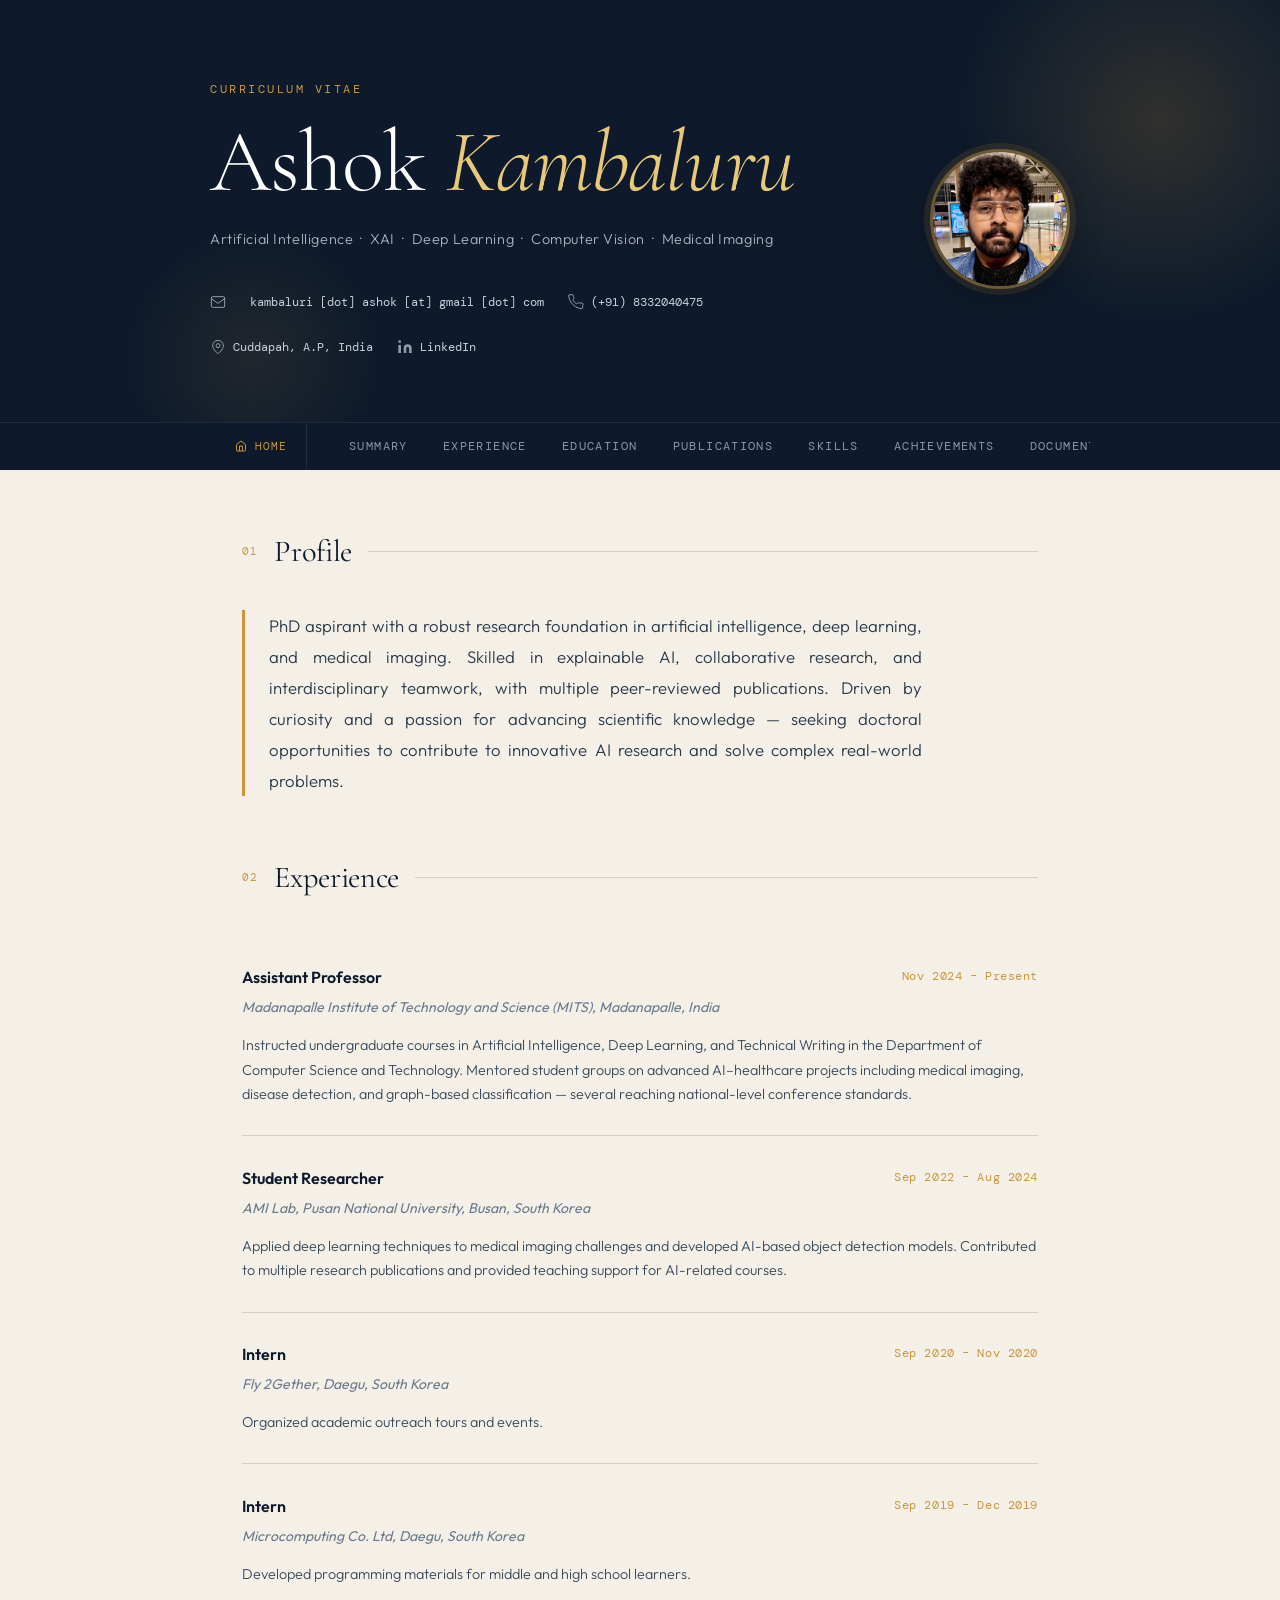
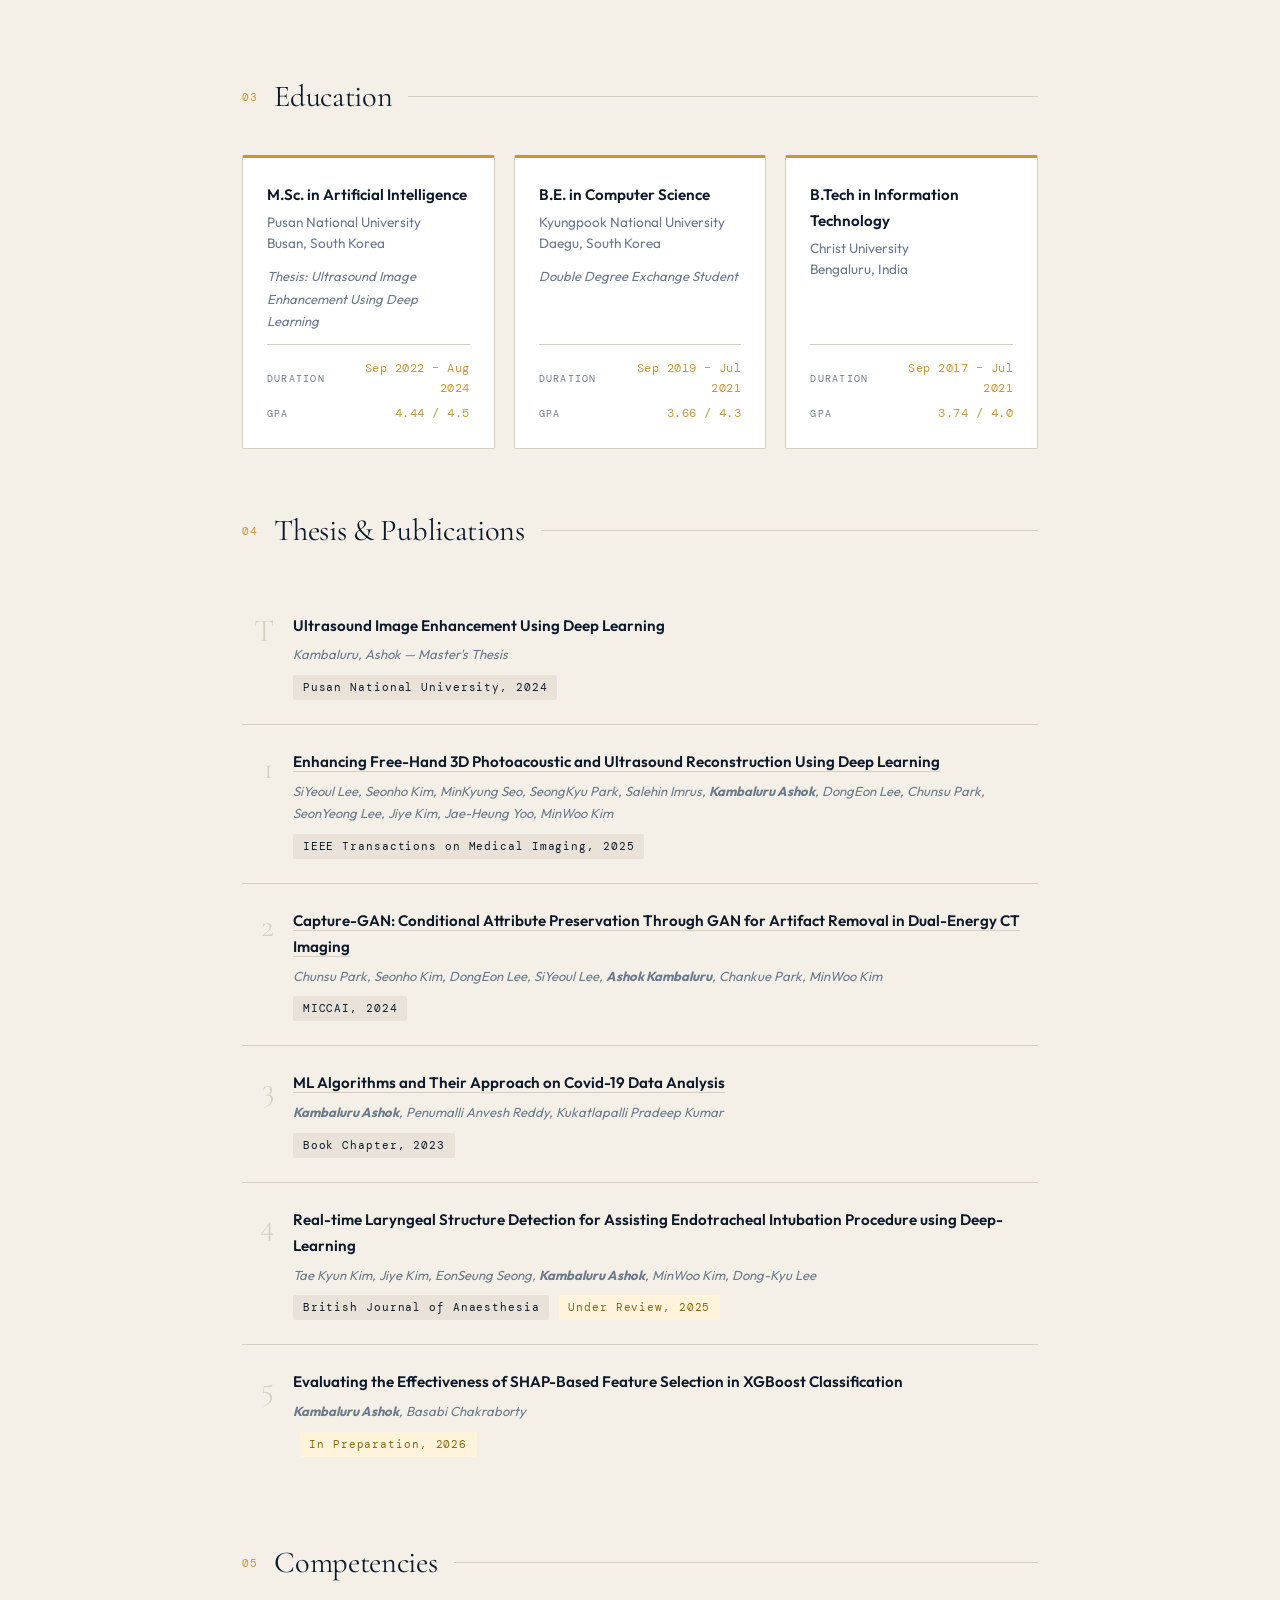
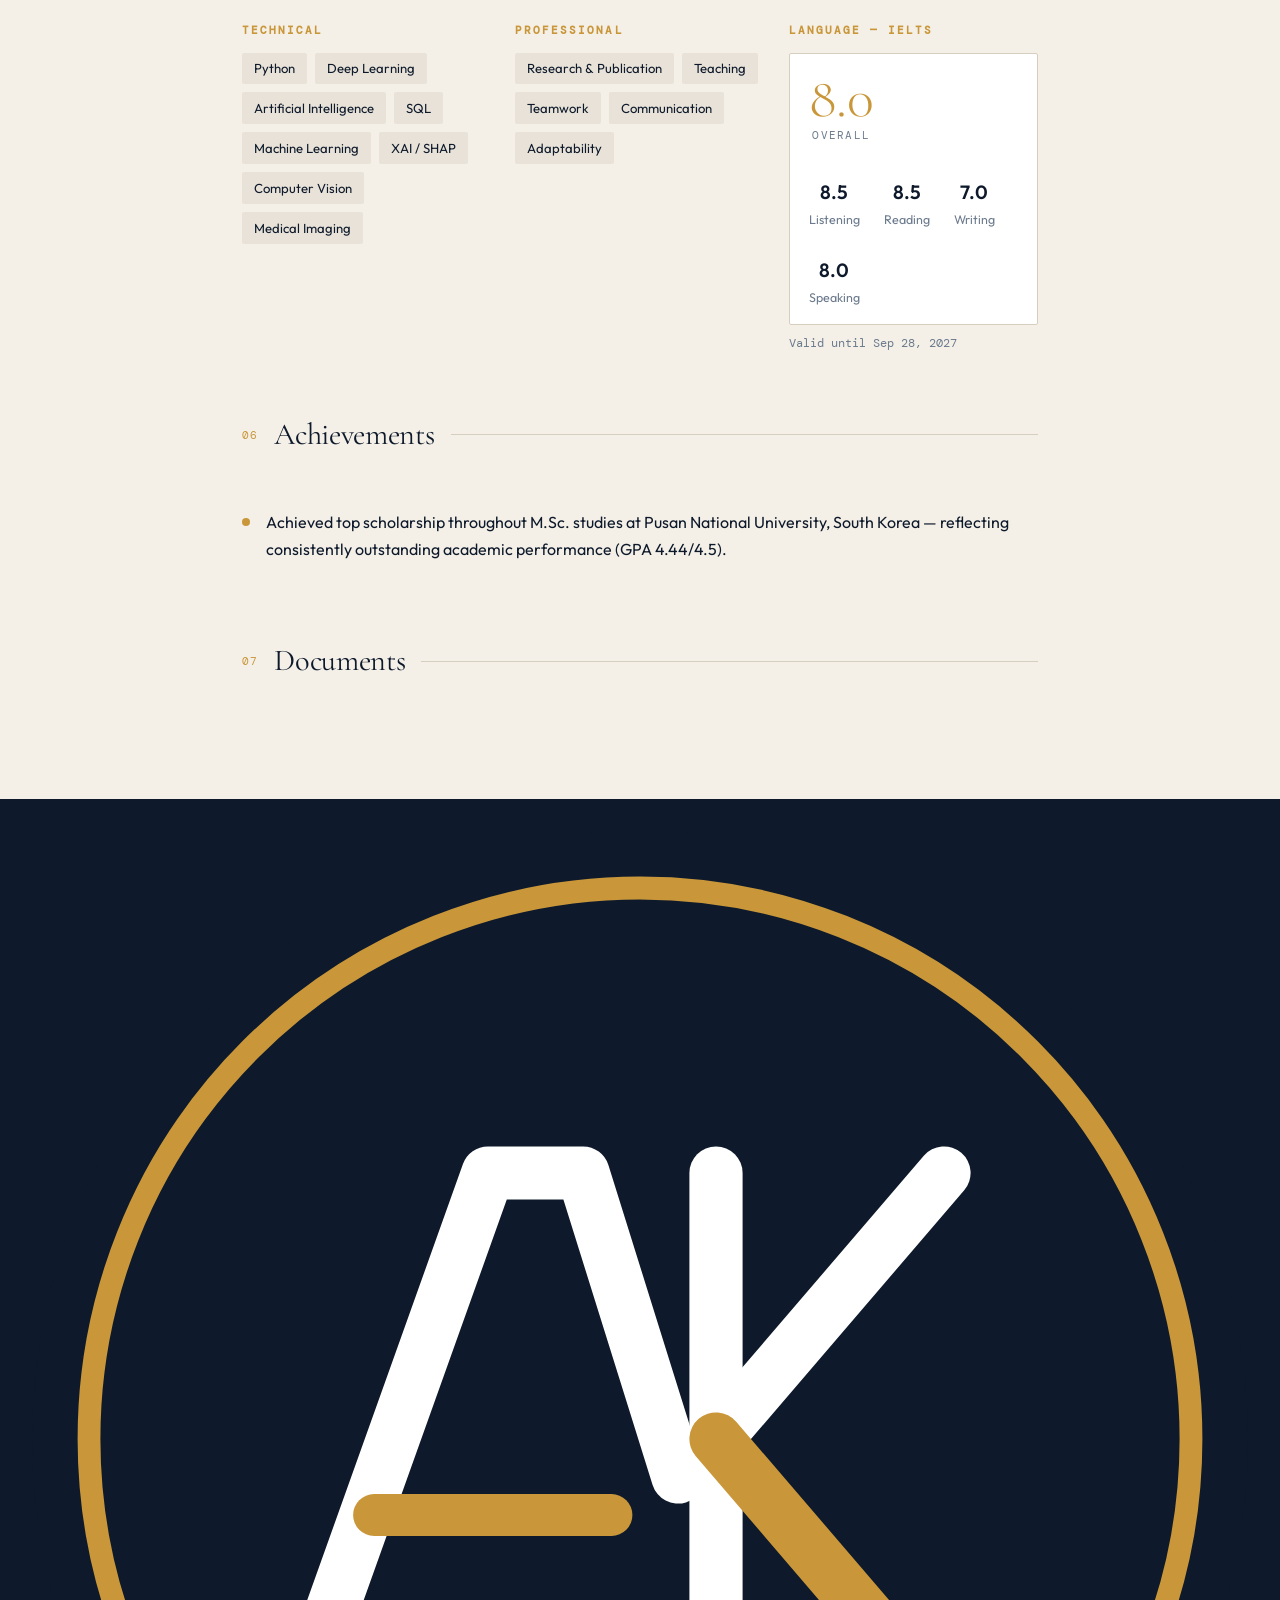
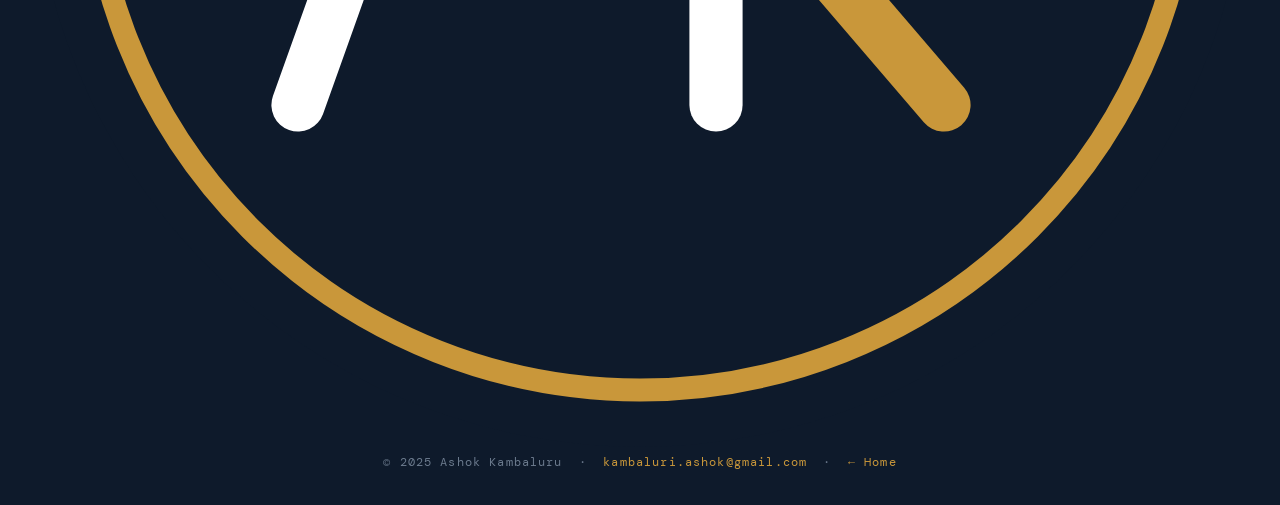
==== cv.html @ 19e27032 "Add files via upload" ====
<!DOCTYPE html>
<html lang="en">
<head>
  <meta charset="UTF-8" />
  <meta name="viewport" content="width=device-width, initial-scale=1.0"/>
  <title>CV — Ashok Kambaluru</title>
  <link rel="stylesheet" href="css/shared.css">
  <link rel="preconnect" href="https://fonts.googleapis.com">
  <link href="https://fonts.googleapis.com/css2?family=Cormorant+Garamond:ital,wght@0,300;0,400;0,600;1,300;1,400&family=DM+Mono:wght@300;400&family=Outfit:wght@300;400;500;600&display=swap" rel="stylesheet">
  <style>
    :root {
      --ink: #0e1a2b;
      --paper: #f4f0e8;
      --accent: #c9973a;
      --accent-light: #e8c97a;
      --muted: #6b7a8d;
      --divider: #d6cfc0;
      --card-bg: #ffffff;
      --tag-bg: #e8e2d8;
    }

    *, *::before, *::after { box-sizing: border-box; margin: 0; padding: 0; }

    html { scroll-behavior: smooth; }

    body {
      font-family: 'Outfit', sans-serif;
      background-color: var(--paper);
      color: var(--ink);
      font-size: 16px;
      line-height: 1.7;
      overflow-x: hidden;
    }

    /* ─── HERO ─────────────────────────────────────────────── */
    header {
      background: var(--ink);
      color: var(--paper);
      padding: 5rem 2rem 4rem;
      position: relative;
      overflow: hidden;
    }

    header::before {
      content: '';
      position: absolute;
      top: -80px; right: -80px;
      width: 400px; height: 400px;
      border-radius: 50%;
      background: radial-gradient(circle, rgba(201,151,58,0.18) 0%, transparent 70%);
      pointer-events: none;
    }
    header::after {
      content: '';
      position: absolute;
      bottom: -60px; left: 10%;
      width: 250px; height: 250px;
      border-radius: 50%;
      background: radial-gradient(circle, rgba(201,151,58,0.10) 0%, transparent 70%);
      pointer-events: none;
    }

    .hero-inner {
      max-width: 860px;
      margin: 0 auto;
      position: relative;
      z-index: 1;
    }

    .hero-inner {
      display: flex;
      align-items: flex-start;
      gap: 3rem;
    }

    .hero-text { flex: 1; }

    .hero-photo {
      flex-shrink: 0;
      width: 140px;
      height: 140px;
      border-radius: 50%;
      object-fit: cover;
      object-position: center top;
      border: 3px solid rgba(201,151,58,0.5);
      box-shadow: 0 0 0 6px rgba(201,151,58,0.12), 0 8px 32px rgba(0,0,0,0.3);
      opacity: 0;
      animation: fadeUp 0.7s 0.2s forwards;
      align-self: center;
    }

    @media (max-width: 600px) {
      .hero-inner { flex-direction: column-reverse; gap: 1.5rem; align-items: flex-start; }
      .hero-photo { width: 100px; height: 100px; }
    }

    .hero-label {
      font-family: 'DM Mono', monospace;
      font-size: 0.72rem;
      letter-spacing: 0.22em;
      text-transform: uppercase;
      color: var(--accent);
      margin-bottom: 1rem;
      opacity: 0;
      animation: fadeUp 0.6s 0.1s forwards;
    }

    h1 {
      font-family: 'Cormorant Garamond', serif;
      font-size: clamp(3rem, 8vw, 5.5rem);
      font-weight: 300;
      letter-spacing: -0.01em;
      line-height: 1.05;
      color: #fff;
      opacity: 0;
      animation: fadeUp 0.7s 0.25s forwards;
    }

    h1 em {
      font-style: italic;
      color: var(--accent-light);
    }

    .hero-tagline {
      margin-top: 1.2rem;
      font-size: 0.9rem;
      font-weight: 300;
      color: #aab3bf;
      letter-spacing: 0.04em;
      opacity: 0;
      animation: fadeUp 0.7s 0.4s forwards;
    }

    .hero-contacts {
      display: flex;
      flex-wrap: wrap;
      gap: 1.5rem;
      margin-top: 2.5rem;
      opacity: 0;
      animation: fadeUp 0.7s 0.55s forwards;
    }

    .hero-contacts a, .hero-contacts span {
      font-family: 'DM Mono', monospace;
      font-size: 0.78rem;
      color: #c8d2db;
      text-decoration: none;
      display: flex;
      align-items: center;
      gap: 0.45rem;
      transition: color 0.2s;
    }
    .hero-contacts a:hover { color: var(--accent-light); }

    .contact-icon {
      width: 16px; height: 16px;
      flex-shrink: 0;
      opacity: 0.7;
    }

    /* ─── NAV ──────────────────────────────────────────────── */
    nav {
      background: var(--ink);
      border-top: 1px solid rgba(255,255,255,0.07);
      position: sticky;
      top: 0;
      z-index: 100;
    }

    nav ul {
      max-width: 860px;
      margin: 0 auto;
      display: flex;
      gap: 0;
      list-style: none;
      padding: 0 2rem;
      overflow-x: auto;
    }

    nav a {
      display: block;
      padding: 0.85rem 1.1rem;
      font-family: 'DM Mono', monospace;
      font-size: 0.72rem;
      letter-spacing: 0.12em;
      text-transform: uppercase;
      color: #8a97a6;
      text-decoration: none;
      transition: color 0.2s;
      white-space: nowrap;
    }
    nav a:hover { color: var(--accent-light); }

    /* ─── MAIN LAYOUT ──────────────────────────────────────── */
    main {
      max-width: 860px;
      margin: 0 auto;
      padding: 0 2rem 5rem;
    }

    .section {
      padding: 3.5rem 0 0;
      opacity: 1;
      transform: translateY(0);
      transition: none;
    }
    .section.animate {
      opacity: 0;
      transform: translateY(20px);
      transition: opacity 0.5s ease, transform 0.5s ease;
    }
    .section.animate.visible {
      opacity: 1;
      transform: translateY(0);
    }

    .section-header {
      display: flex;
      align-items: center;
      gap: 1rem;
      margin-bottom: 2rem;
    }

    .section-num {
      font-family: 'DM Mono', monospace;
      font-size: 0.68rem;
      color: var(--accent);
      letter-spacing: 0.1em;
    }

    h2 {
      font-family: 'Cormorant Garamond', serif;
      font-size: 1.9rem;
      font-weight: 400;
      color: var(--ink);
      letter-spacing: -0.01em;
    }

    .section-line {
      flex: 1;
      height: 1px;
      background: var(--divider);
    }

    /* ─── SUMMARY ──────────────────────────────────────────── */
    .summary-text {
      font-size: 1.05rem;
      font-weight: 300;
      line-height: 1.85;
      color: #2a3a4a;
      max-width: 680px;
      border-left: 3px solid var(--accent);
      padding-left: 1.5rem;
      text-align: justify;
      hyphens: auto;
    }

    /* ─── EXPERIENCE ───────────────────────────────────────── */
    .exp-item {
      display: grid;
      grid-template-columns: 1fr auto;
      gap: 0.3rem 2rem;
      padding: 1.8rem 0;
      border-bottom: 1px solid var(--divider);
    }
    .exp-item:last-child { border-bottom: none; }

    .exp-role {
      font-weight: 600;
      font-size: 1rem;
      color: var(--ink);
    }

    .exp-date {
      font-family: 'DM Mono', monospace;
      font-size: 0.72rem;
      color: var(--accent);
      letter-spacing: 0.05em;
      white-space: nowrap;
      padding-top: 0.15rem;
    }

    .exp-org {
      font-style: italic;
      font-size: 0.88rem;
      color: var(--muted);
      grid-column: 1;
    }

    .exp-desc {
      grid-column: 1 / -1;
      font-size: 0.9rem;
      font-weight: 300;
      color: #3a4a5a;
      margin-top: 0.5rem;
    }

    /* ─── EDUCATION ────────────────────────────────────────── */
    .edu-grid {
      display: grid;
      grid-template-columns: repeat(auto-fit, minmax(240px, 1fr));
      gap: 1.2rem;
    }

    .edu-card {
      background: var(--card-bg);
      border: 1px solid var(--divider);
      border-top: 3px solid var(--accent);
      padding: 1.5rem;
      border-radius: 2px;
      transition: box-shadow 0.25s, transform 0.25s;
      display: flex;
      flex-direction: column;
    }
    .edu-card:hover {
      box-shadow: 0 8px 30px rgba(14,26,43,0.10);
      transform: translateY(-3px);
    }

    .edu-degree {
      font-weight: 600;
      font-size: 0.95rem;
      margin-bottom: 0.3rem;
    }

    .edu-uni {
      font-size: 0.85rem;
      color: var(--muted);
      margin-bottom: 0.75rem;
      line-height: 1.5;
    }

    .edu-note {
      font-size: 0.82rem;
      color: var(--muted);
      font-style: italic;
      margin-bottom: 0.75rem;
      flex: 1;
    }

    .edu-meta {
      display: grid;
      grid-template-columns: auto 1fr;
      gap: 0.35rem 1.2rem;
      border-top: 1px solid var(--divider);
      padding-top: 0.85rem;
      margin-top: auto;
      align-items: center;
    }

    .edu-meta-label {
      font-family: 'DM Mono', monospace;
      font-size: 0.65rem;
      letter-spacing: 0.12em;
      text-transform: uppercase;
      color: var(--muted);
      white-space: nowrap;
    }

    .edu-meta-value {
      font-family: 'DM Mono', monospace;
      font-size: 0.73rem;
      color: var(--accent);
      letter-spacing: 0.04em;
      font-weight: 400;
      text-align: right;
    }

    /* ─── PUBLICATIONS ─────────────────────────────────────── */
    .pub-item {
      padding: 1.5rem 0;
      border-bottom: 1px solid var(--divider);
      display: grid;
      grid-template-columns: auto 1fr;
      gap: 0 1.2rem;
    }
    .pub-item:last-child { border-bottom: none; }

    .pub-num {
      font-family: 'Cormorant Garamond', serif;
      font-size: 2rem;
      font-weight: 300;
      color: var(--divider);
      line-height: 1;
      padding-top: 0.15rem;
      min-width: 2rem;
      text-align: right;
    }

    .pub-title {
      font-weight: 600;
      font-size: 0.95rem;
      color: var(--ink);
      margin-bottom: 0.3rem;
    }

    .pub-authors {
      font-size: 0.82rem;
      color: var(--muted);
      font-style: italic;
      margin-bottom: 0.4rem;
    }

    .pub-venue {
      display: inline-block;
      font-family: 'DM Mono', monospace;
      font-size: 0.7rem;
      letter-spacing: 0.08em;
      background: var(--tag-bg);
      color: var(--ink);
      padding: 0.2rem 0.6rem;
      border-radius: 2px;
    }

    .pub-status {
      display: inline-block;
      font-family: 'DM Mono', monospace;
      font-size: 0.7rem;
      letter-spacing: 0.08em;
      background: #fff3dc;
      color: #8a6510;
      padding: 0.2rem 0.6rem;
      border-radius: 2px;
      margin-left: 0.4rem;
    }

    .pub-title a {
      color: var(--ink);
      text-decoration: none;
      border-bottom: 1px solid var(--divider);
      transition: color 0.2s, border-color 0.2s;
    }
    .pub-title a:hover {
      color: var(--accent);
      border-color: var(--accent);
    }

    /* ─── DOCUMENTS ────────────────────────────────────────── */
    .docs-grid {
      display: grid;
      grid-template-columns: repeat(auto-fill, minmax(220px, 1fr));
      gap: 1rem;
    }

    .doc-card {
      background: var(--card-bg);
      border: 1px solid var(--divider);
      border-radius: 2px;
      padding: 1.2rem 1.4rem;
      display: flex;
      align-items: center;
      gap: 1rem;
      text-decoration: none;
      color: var(--ink);
      transition: box-shadow 0.2s, transform 0.2s, border-color 0.2s;
    }
    .doc-card:hover {
      box-shadow: 0 6px 24px rgba(14,26,43,0.10);
      transform: translateY(-2px);
      border-color: var(--accent);
    }

    .doc-icon {
      width: 36px; height: 36px;
      flex-shrink: 0;
      background: var(--tag-bg);
      border-radius: 4px;
      display: flex;
      align-items: center;
      justify-content: center;
    }

    .doc-icon svg {
      width: 18px; height: 18px;
      color: var(--accent);
    }

    .doc-info {}

    .doc-name {
      font-weight: 600;
      font-size: 0.88rem;
      margin-bottom: 0.2rem;
    }

    .doc-meta {
      font-family: 'DM Mono', monospace;
      font-size: 0.68rem;
      color: var(--muted);
      letter-spacing: 0.06em;
    }

    /* ─── SKILLS ───────────────────────────────────────────── */
    .skills-grid {
      display: grid;
      grid-template-columns: repeat(auto-fit, minmax(200px, 1fr));
      gap: 1.5rem;
    }

    .skill-group h3 {
      font-family: 'DM Mono', monospace;
      font-size: 0.7rem;
      letter-spacing: 0.18em;
      text-transform: uppercase;
      color: var(--accent);
      margin-bottom: 0.8rem;
    }

    .skill-tags {
      display: flex;
      flex-wrap: wrap;
      gap: 0.5rem;
    }

    .skill-tag {
      background: var(--tag-bg);
      color: var(--ink);
      font-size: 0.82rem;
      padding: 0.3rem 0.75rem;
      border-radius: 2px;
      font-weight: 400;
    }

    /* ─── IELTS ────────────────────────────────────────────── */
    .ielts-box {
      background: var(--card-bg);
      border: 1px solid var(--divider);
      padding: 1.5rem 2rem;
      border-radius: 2px;
      display: flex;
      flex-wrap: wrap;
      gap: 2rem;
      align-items: center;
    }

    .ielts-overall {
      text-align: center;
    }

    .ielts-score {
      font-family: 'Cormorant Garamond', serif;
      font-size: 3.5rem;
      font-weight: 300;
      color: var(--accent);
      line-height: 1;
    }

    .ielts-label {
      font-family: 'DM Mono', monospace;
      font-size: 0.68rem;
      letter-spacing: 0.12em;
      text-transform: uppercase;
      color: var(--muted);
    }

    .ielts-breakdown {
      display: flex;
      gap: 1.5rem;
      flex-wrap: wrap;
    }

    .ielts-sub {
      text-align: center;
    }

    .ielts-sub-score {
      font-weight: 600;
      font-size: 1.2rem;
      color: var(--ink);
    }

    .ielts-sub-label {
      font-size: 0.78rem;
      color: var(--muted);
    }

    /* ─── ACHIEVEMENTS ─────────────────────────────────────── */
    .achievement-item {
      display: flex;
      gap: 1rem;
      align-items: flex-start;
      padding: 1rem 0;
    }

    .ach-bullet {
      width: 8px; height: 8px;
      background: var(--accent);
      border-radius: 50%;
      flex-shrink: 0;
      margin-top: 0.55rem;
    }

    /* ─── FOOTER ───────────────────────────────────────────── */
    footer {
      background: var(--ink);
      color: #6b7a8d;
      text-align: center;
      padding: 2rem;
      font-family: 'DM Mono', monospace;
      font-size: 0.72rem;
      letter-spacing: 0.1em;
    }

    footer a { color: var(--accent); text-decoration: none; }

    /* ─── ANIMATIONS ───────────────────────────────────────── */
    @keyframes fadeUp {
      from { opacity: 0; transform: translateY(18px); }
      to   { opacity: 1; transform: translateY(0); }
    }

    /* ─── RESPONSIVE ───────────────────────────────────────── */
    @media (max-width: 600px) {
      .exp-item { grid-template-columns: 1fr; }
      .exp-date { grid-column: 1; }
      .ielts-box { flex-direction: column; }
    }

    /* ─── ACCESSIBILITY ────────────────────────────────────── */
    :focus-visible {
      outline: 3px solid var(--accent);
      outline-offset: 3px;
    }

    @media (prefers-reduced-motion: reduce) {
      *, *::before, *::after {
        animation-duration: 0.01ms !important;
        transition-duration: 0.01ms !important;
      }
    }
  </style>
</head>
<body>

<!-- ── HEADER ───────────────────────────────────────────── -->
<header role="banner">
  <div class="hero-inner">
    <div class="hero-text">
    <p class="hero-label">Curriculum Vitae</p>
    <h1>Ashok <em>Kambaluru</em></h1>
    <p class="hero-tagline">Artificial Intelligence &nbsp;·&nbsp; XAI &nbsp;·&nbsp; Deep Learning &nbsp;·&nbsp; Computer Vision &nbsp;·&nbsp; Medical Imaging</p>
    <div class="hero-contacts" aria-label="Contact information">
      <a href="/cdn-cgi/l/email-protection#5a313b37383b362f2833743b293235311a3d373b333674393537" aria-label="Email Ashok">
        <svg class="contact-icon" viewBox="0 0 24 24" fill="none" stroke="currentColor" stroke-width="1.5" aria-hidden="true"><rect x="2" y="4" width="20" height="16" rx="2"/><path d="m2 7 10 7 10-7"/></svg>
        <a href="/cdn-cgi/l/email-protection#80ebe1ede2e1ecf5f2e9aee1f3e8efebc0e7ede1e9ecaee3efed">
          <span>kambaluri [dot] ashok [at] gmail [dot] com</span>
        </a>
      </a>
      <a href="tel:+918332040475" aria-label="Phone number">
        <svg class="contact-icon" viewBox="0 0 24 24" fill="none" stroke="currentColor" stroke-width="1.5" aria-hidden="true"><path d="M22 16.92v3a2 2 0 0 1-2.18 2 19.79 19.79 0 0 1-8.63-3.07A19.5 19.5 0 0 1 4.15 12 19.79 19.79 0 0 1 1.08 3.4 2 2 0 0 1 3.06 1h3a2 2 0 0 1 2 1.72c.127.96.361 1.903.7 2.81a2 2 0 0 1-.45 2.11L7.09 8.91a16 16 0 0 0 6 6l1.27-1.27a2 2 0 0 1 2.11-.45c.907.339 1.85.573 2.81.7A2 2 0 0 1 22 16.92z"/></svg>
        (+91) 8332040475
      </a>
      <span>
        <svg class="contact-icon" viewBox="0 0 24 24" fill="none" stroke="currentColor" stroke-width="1.5" aria-hidden="true"><path d="M20 10c0 6-8 12-8 12s-8-6-8-12a8 8 0 0 1 16 0Z"/><circle cx="12" cy="10" r="3"/></svg>
        Cuddapah, A.P, India
      </span>
      <a href="https://www.linkedin.com/in/ashok-kambaluru" target="_blank" rel="noopener noreferrer" aria-label="LinkedIn profile">
        <svg class="contact-icon" viewBox="0 0 24 24" fill="currentColor" aria-hidden="true"><path d="M16 8a6 6 0 0 1 6 6v7h-4v-7a2 2 0 0 0-2-2 2 2 0 0 0-2 2v7h-4v-7a6 6 0 0 1 6-6zM2 9h4v12H2z"/><circle cx="4" cy="4" r="2"/></svg>
        LinkedIn
      </a>
    </div>
    </div>
    <img src="[data-uri]" alt="Ashok Kambaluru" class="hero-photo" />
  </div>
</header>

<!-- ── NAV ──────────────────────────────────────────────── -->
<nav aria-label="Page navigation" style="background:var(--ink);border-top:1px solid rgba(255,255,255,0.07);position:sticky;top:0;z-index:100;">
  <ul role="list" style="max-width:900px;margin:0 auto;display:flex;list-style:none;padding:0 2rem;overflow-x:auto;align-items:center;">
    <li style="margin-right:1rem;">
      <a href="index.html" style="display:flex;align-items:center;gap:0.5rem;padding:0.85rem 0.8rem;font-family:'DM Mono',monospace;font-size:0.7rem;letter-spacing:0.1em;text-transform:uppercase;color:var(--accent);text-decoration:none;white-space:nowrap;border-right:1px solid rgba(255,255,255,0.08);padding-right:1.2rem;margin-right:0.5rem;" aria-label="Back to homepage">
        <svg width="12" height="12" viewBox="0 0 24 24" fill="none" stroke="currentColor" stroke-width="2" aria-hidden="true"><path d="m3 9 9-7 9 7v11a2 2 0 0 1-2 2H5a2 2 0 0 1-2-2z"/><polyline points="9 22 9 12 15 12 15 22"/></svg>
        Home
      </a>
    </li>
    <li><a href="#summary" style="display:block;padding:0.85rem 1.1rem;font-family:'DM Mono',monospace;font-size:0.72rem;letter-spacing:0.12em;text-transform:uppercase;color:#8a97a6;text-decoration:none;white-space:nowrap;">Summary</a></li>
    <li><a href="#experience" style="display:block;padding:0.85rem 1.1rem;font-family:'DM Mono',monospace;font-size:0.72rem;letter-spacing:0.12em;text-transform:uppercase;color:#8a97a6;text-decoration:none;white-space:nowrap;">Experience</a></li>
    <li><a href="#education" style="display:block;padding:0.85rem 1.1rem;font-family:'DM Mono',monospace;font-size:0.72rem;letter-spacing:0.12em;text-transform:uppercase;color:#8a97a6;text-decoration:none;white-space:nowrap;">Education</a></li>
    <li><a href="#publications" style="display:block;padding:0.85rem 1.1rem;font-family:'DM Mono',monospace;font-size:0.72rem;letter-spacing:0.12em;text-transform:uppercase;color:#8a97a6;text-decoration:none;white-space:nowrap;">Publications</a></li>
    <li><a href="#skills" style="display:block;padding:0.85rem 1.1rem;font-family:'DM Mono',monospace;font-size:0.72rem;letter-spacing:0.12em;text-transform:uppercase;color:#8a97a6;text-decoration:none;white-space:nowrap;">Skills</a></li>
    <li><a href="#achievements" style="display:block;padding:0.85rem 1.1rem;font-family:'DM Mono',monospace;font-size:0.72rem;letter-spacing:0.12em;text-transform:uppercase;color:#8a97a6;text-decoration:none;white-space:nowrap;">Achievements</a></li>
    <li><a href="#documents" style="display:block;padding:0.85rem 1.1rem;font-family:'DM Mono',monospace;font-size:0.72rem;letter-spacing:0.12em;text-transform:uppercase;color:#8a97a6;text-decoration:none;white-space:nowrap;">Documents</a></li>
  </ul>
</nav>

<!-- ── MAIN ─────────────────────────────────────────────── -->
<main id="main-content">

  <!-- SUMMARY -->
  <section id="summary" class="section" aria-labelledby="summary-heading">
    <div class="section-header">
      <span class="section-num" aria-hidden="true">01</span>
      <h2 id="summary-heading">Profile</h2>
      <div class="section-line" aria-hidden="true"></div>
    </div>
    <p class="summary-text">
      PhD aspirant with a robust research foundation in artificial intelligence, deep learning, and medical imaging. Skilled in explainable AI, collaborative research, and interdisciplinary teamwork, with multiple peer-reviewed publications. Driven by curiosity and a passion for advancing scientific knowledge — seeking doctoral opportunities to contribute to innovative AI research and solve complex real-world problems.
    </p>
  </section>

  <!-- EXPERIENCE -->
  <section id="experience" class="section" aria-labelledby="exp-heading">
    <div class="section-header">
      <span class="section-num" aria-hidden="true">02</span>
      <h2 id="exp-heading">Experience</h2>
      <div class="section-line" aria-hidden="true"></div>
    </div>

    <article class="exp-item">
      <div class="exp-role">Assistant Professor</div>
      <div class="exp-date">Nov 2024 – Present</div>
      <div class="exp-org">Madanapalle Institute of Technology and Science (MITS), Madanapalle, India</div>
      <p class="exp-desc">Instructed undergraduate courses in Artificial Intelligence, Deep Learning, and Technical Writing in the Department of Computer Science and Technology. Mentored student groups on advanced AI–healthcare projects including medical imaging, disease detection, and graph-based classification — several reaching national-level conference standards.</p>
    </article>

    <article class="exp-item">
      <div class="exp-role">Student Researcher</div>
      <div class="exp-date">Sep 2022 – Aug 2024</div>
      <div class="exp-org">AMI Lab, Pusan National University, Busan, South Korea</div>
      <p class="exp-desc">Applied deep learning techniques to medical imaging challenges and developed AI-based object detection models. Contributed to multiple research publications and provided teaching support for AI-related courses.</p>
    </article>

    <article class="exp-item">
      <div class="exp-role">Intern</div>
      <div class="exp-date">Sep 2020 – Nov 2020</div>
      <div class="exp-org">Fly 2Gether, Daegu, South Korea</div>
      <p class="exp-desc">Organized academic outreach tours and events.</p>
    </article>

    <article class="exp-item">
      <div class="exp-role">Intern</div>
      <div class="exp-date">Sep 2019 – Dec 2019</div>
      <div class="exp-org">Microcomputing Co. Ltd, Daegu, South Korea</div>
      <p class="exp-desc">Developed programming materials for middle and high school learners.</p>
    </article>
  </section>

  <!-- EDUCATION -->
  <section id="education" class="section" aria-labelledby="edu-heading">
    <div class="section-header">
      <span class="section-num" aria-hidden="true">03</span>
      <h2 id="edu-heading">Education</h2>
      <div class="section-line" aria-hidden="true"></div>
    </div>
    <div class="edu-grid">
      <article class="edu-card">
        <div class="edu-degree">M.Sc. in Artificial Intelligence</div>
        <div class="edu-uni">Pusan National University<br>Busan, South Korea</div>
        <p class="edu-note">Thesis: Ultrasound Image Enhancement Using Deep Learning</p>
        <div class="edu-meta">
          <span class="edu-meta-label">Duration</span>
          <span class="edu-meta-value">Sep 2022 – Aug 2024</span>
          <span class="edu-meta-label">GPA</span>
          <span class="edu-meta-value">4.44 / 4.5</span>
        </div>
      </article>
      <article class="edu-card">
        <div class="edu-degree">B.E. in Computer Science</div>
        <div class="edu-uni">Kyungpook National University<br>Daegu, South Korea</div>
        <p class="edu-note">Double Degree Exchange Student</p>
        <div class="edu-meta">
          <span class="edu-meta-label">Duration</span>
          <span class="edu-meta-value">Sep 2019 – Jul 2021</span>
          <span class="edu-meta-label">GPA</span>
          <span class="edu-meta-value">3.66 / 4.3</span>
        </div>
      </article>
      <article class="edu-card">
        <div class="edu-degree">B.Tech in Information Technology</div>
        <div class="edu-uni">Christ University<br>Bengaluru, India</div>
        <p class="edu-note">&nbsp;</p>
        <div class="edu-meta">
          <span class="edu-meta-label">Duration</span>
          <span class="edu-meta-value">Sep 2017 – Jul 2021</span>
          <span class="edu-meta-label">GPA</span>
          <span class="edu-meta-value">3.74 / 4.0</span>
        </div>
      </article>
    </div>
  </section>

  <!-- PUBLICATIONS -->
  <section id="publications" class="section" aria-labelledby="pub-heading">
    <div class="section-header">
      <span class="section-num" aria-hidden="true">04</span>
      <h2 id="pub-heading">Thesis &amp; Publications</h2>
      <div class="section-line" aria-hidden="true"></div>
    </div>

    <article class="pub-item">
      <div class="pub-num" aria-hidden="true">T</div>
      <div>
        <div class="pub-title">Ultrasound Image Enhancement Using Deep Learning</div>
        <div class="pub-authors">Kambaluru, Ashok — Master's Thesis</div>
        <span class="pub-venue">Pusan National University, 2024</span>
      </div>
    </article>

    <article class="pub-item">
      <div class="pub-num" aria-hidden="true">1</div>
      <div>
        <div class="pub-title"><a href="#" title="Link coming soon — replace with DOI">Enhancing Free-Hand 3D Photoacoustic and Ultrasound Reconstruction Using Deep Learning</a></div>
        <div class="pub-authors">SiYeoul Lee, Seonho Kim, MinKyung Seo, SeongKyu Park, Salehin Imrus, <strong>Kambaluru Ashok</strong>, DongEon Lee, Chunsu Park, SeonYeong Lee, Jiye Kim, Jae-Heung Yoo, MinWoo Kim</div>
        <span class="pub-venue">IEEE Transactions on Medical Imaging, 2025</span>
      </div>
    </article>

    <article class="pub-item">
      <div class="pub-num" aria-hidden="true">2</div>
      <div>
        <div class="pub-title"><a href="#" title="Link coming soon — replace with DOI">Capture-GAN: Conditional Attribute Preservation Through GAN for Artifact Removal in Dual-Energy CT Imaging</a></div>
        <div class="pub-authors">Chunsu Park, Seonho Kim, DongEon Lee, SiYeoul Lee, <strong>Ashok Kambaluru</strong>, Chankue Park, MinWoo Kim</div>
        <span class="pub-venue">MICCAI, 2024</span>
      </div>
    </article>

    <article class="pub-item">
      <div class="pub-num" aria-hidden="true">3</div>
      <div>
        <div class="pub-title"><a href="#" title="Link coming soon — replace with DOI">ML Algorithms and Their Approach on Covid-19 Data Analysis</a></div>
        <div class="pub-authors"><strong>Kambaluru Ashok</strong>, Penumalli Anvesh Reddy, Kukatlapalli Pradeep Kumar</div>
        <span class="pub-venue">Book Chapter, 2023</span>
      </div>
    </article>

    <article class="pub-item">
      <div class="pub-num" aria-hidden="true">4</div>
      <div>
        <div class="pub-title">Real-time Laryngeal Structure Detection for Assisting Endotracheal Intubation Procedure using Deep-Learning</div>
        <div class="pub-authors">Tae Kyun Kim, Jiye Kim, EonSeung Seong, <strong>Kambaluru Ashok</strong>, MinWoo Kim, Dong-Kyu Lee</div>
        <span class="pub-venue">British Journal of Anaesthesia</span>
        <span class="pub-status">Under Review, 2025</span>
      </div>
    </article>

    <article class="pub-item">
      <div class="pub-num" aria-hidden="true">5</div>
      <div>
        <div class="pub-title">Evaluating the Effectiveness of SHAP-Based Feature Selection in XGBoost Classification</div>
        <div class="pub-authors"><strong>Kambaluru Ashok</strong>, Basabi Chakraborty</div>
        <span class="pub-status">In Preparation, 2026</span>
      </div>
    </article>
  </section>

  <!-- SKILLS -->
  <section id="skills" class="section" aria-labelledby="skills-heading">
    <div class="section-header">
      <span class="section-num" aria-hidden="true">05</span>
      <h2 id="skills-heading">Competencies</h2>
      <div class="section-line" aria-hidden="true"></div>
    </div>

    <div class="skills-grid">
      <div class="skill-group">
        <h3>Technical</h3>
        <div class="skill-tags" role="list">
          <span class="skill-tag" role="listitem">Python</span>
          <span class="skill-tag" role="listitem">Deep Learning</span>
          <span class="skill-tag" role="listitem">Artificial Intelligence</span>
          <span class="skill-tag" role="listitem">SQL</span>
          <span class="skill-tag" role="listitem">Machine Learning</span>
          <span class="skill-tag" role="listitem">XAI / SHAP</span>
          <span class="skill-tag" role="listitem">Computer Vision</span>
          <span class="skill-tag" role="listitem">Medical Imaging</span>
        </div>
      </div>
      <div class="skill-group">
        <h3>Professional</h3>
        <div class="skill-tags" role="list">
          <span class="skill-tag" role="listitem">Research &amp; Publication</span>
          <span class="skill-tag" role="listitem">Teaching</span>
          <span class="skill-tag" role="listitem">Teamwork</span>
          <span class="skill-tag" role="listitem">Communication</span>
          <span class="skill-tag" role="listitem">Adaptability</span>
        </div>
      </div>
      <div class="skill-group">
        <h3>Language — IELTS</h3>
        <div class="ielts-box" style="margin-top:0.5rem;padding:1rem 1.2rem;">
          <div class="ielts-overall">
            <div class="ielts-score">8.0</div>
            <div class="ielts-label">Overall</div>
          </div>
          <div class="ielts-breakdown">
            <div class="ielts-sub"><div class="ielts-sub-score">8.5</div><div class="ielts-sub-label">Listening</div></div>
            <div class="ielts-sub"><div class="ielts-sub-score">8.5</div><div class="ielts-sub-label">Reading</div></div>
            <div class="ielts-sub"><div class="ielts-sub-score">7.0</div><div class="ielts-sub-label">Writing</div></div>
            <div class="ielts-sub"><div class="ielts-sub-score">8.0</div><div class="ielts-sub-label">Speaking</div></div>
          </div>
        </div>
        <p style="font-size:0.75rem;color:var(--muted);margin-top:0.5rem;font-family:'DM Mono',monospace;">Valid until Sep 28, 2027</p>
      </div>
    </div>
  </section>

  <!-- ACHIEVEMENTS -->
  <section id="achievements" class="section" aria-labelledby="ach-heading">
    <div class="section-header">
      <span class="section-num" aria-hidden="true">06</span>
      <h2 id="ach-heading">Achievements</h2>
      <div class="section-line" aria-hidden="true"></div>
    </div>
    <div class="achievement-item">
      <div class="ach-bullet" aria-hidden="true"></div>
      <p>Achieved top scholarship throughout M.Sc. studies at Pusan National University, South Korea — reflecting consistently outstanding academic performance (GPA 4.44/4.5).</p>
    </div>
  </section>

  <!-- DOCUMENTS -->
  <section id="documents" class="section" aria-labelledby="docs-heading">
    <div class="section-header">
      <span class="section-num" aria-hidden="true">07</span>
      <h2 id="docs-heading">Documents</h2>
      <div class="section-line" aria-hidden="true"></div>
    </div>
    <div class="docs-grid">

      <!-- TRANSCRIPTS
      <!-- <a class="doc-card" href="files/transcript-pnu.pdf" target="_blank" rel="noopener" aria-label="Download PNU Transcript">
        <div class="doc-icon">
          <svg viewBox="0 0 24 24" fill="none" stroke="currentColor" stroke-width="1.8" aria-hidden="true"><path d="M14 2H6a2 2 0 0 0-2 2v16a2 2 0 0 0 2 2h12a2 2 0 0 0 2-2V8z"/><polyline points="14 2 14 8 20 8"/><line x1="16" y1="13" x2="8" y2="13"/><line x1="16" y1="17" x2="8" y2="17"/><polyline points="10 9 9 9 8 9"/></svg>
        </div>
        <div class="doc-info">
          <div class="doc-name">Transcript — M.Sc.</div>
          <div class="doc-meta">Pusan National University</div>
        </div>
      </a>

      <!-- <a class="doc-card" href="files/transcript-christ.pdf" target="_blank" rel="noopener" aria-label="Download Christ University Transcript">
        <div class="doc-icon">
          <svg viewBox="0 0 24 24" fill="none" stroke="currentColor" stroke-width="1.8" aria-hidden="true"><path d="M14 2H6a2 2 0 0 0-2 2v16a2 2 0 0 0 2 2h12a2 2 0 0 0 2-2V8z"/><polyline points="14 2 14 8 20 8"/><line x1="16" y1="13" x2="8" y2="13"/><line x1="16" y1="17" x2="8" y2="17"/><polyline points="10 9 9 9 8 9"/></svg>
        </div>
        <div class="doc-info">
          <div class="doc-name">Transcript — B.Tech</div>
          <div class="doc-meta">Christ University</div>
        </div>
      </a>

      <!-- CERTIFICATES
      <!-- <a class="doc-card" href="files/certificate-msc.pdf" target="_blank" rel="noopener" aria-label="Download MSc Graduation Certificate">
        <div class="doc-icon">
          <svg viewBox="0 0 24 24" fill="none" stroke="currentColor" stroke-width="1.8" aria-hidden="true"><circle cx="12" cy="8" r="6"/><path d="M15.477 12.89 17 22l-5-3-5 3 1.523-9.11"/></svg>
        </div>
        <div class="doc-info">
          <div class="doc-name">Certificate — M.Sc.</div>
          <div class="doc-meta">Graduation Certificate</div>
        </div>
      </a>

      <a class="doc-card" href="files/certificate-btech.pdf" target="_blank" rel="noopener" aria-label="Download BTech Graduation Certificate">
        <div class="doc-icon">
          <svg viewBox="0 0 24 24" fill="none" stroke="currentColor" stroke-width="1.8" aria-hidden="true"><circle cx="12" cy="8" r="6"/><path d="M15.477 12.89 17 22l-5-3-5 3 1.523-9.11"/></svg>
        </div>
        <div class="doc-info">
          <div class="doc-name">Certificate — B.Tech</div>
          <div class="doc-meta">Graduation Certificate</div>
        </div>
      </a>

      <!-- RESUMES
      <!-- <a class="doc-card" href="files/resume.pdf" target="_blank" rel="noopener" aria-label="Download Resume PDF">
        <div class="doc-icon">
          <svg viewBox="0 0 24 24" fill="none" stroke="currentColor" stroke-width="1.8" aria-hidden="true"><path d="M20 7H4a2 2 0 0 0-2 2v6a2 2 0 0 0 2 2h16a2 2 0 0 0 2-2V9a2 2 0 0 0-2-2z"/><path d="M16 21V5a2 2 0 0 0-2-2h-4a2 2 0 0 0-2 2v16"/></svg>
        </div>
        <div class="doc-info">
          <div class="doc-name">Resume</div>
          <div class="doc-meta">Standard Version · PDF</div>
        </div>
      </a>

      <a class="doc-card" href="files/resume-europass.pdf" target="_blank" rel="noopener" aria-label="Download Europass Resume PDF">
        <div class="doc-icon">
          <svg viewBox="0 0 24 24" fill="none" stroke="currentColor" stroke-width="1.8" aria-hidden="true"><path d="M20 7H4a2 2 0 0 0-2 2v6a2 2 0 0 0 2 2h16a2 2 0 0 0 2-2V9a2 2 0 0 0-2-2z"/><path d="M16 21V5a2 2 0 0 0-2-2h-4a2 2 0 0 0-2 2v16"/></svg>
        </div>
        <div class="doc-info">
          <div class="doc-name">Resume — Europass</div>
          <div class="doc-meta">Europass Format · PDF</div>
        </div>
      </a> 

    </div> 
  </section> -->

</main>

<footer role="contentinfo">
  <div class="footer-inner">
    <img src="[data-uri]" alt="AK Logo" class="footer-logo" />
    <p>© 2025 Ashok Kambaluru &nbsp;·&nbsp; <a href="mailto:kambaluri.ashok@gmail.com">kambaluri.ashok@gmail.com</a> &nbsp;·&nbsp; <a href="index.html">← Home</a></p>
  </div>
</footer>

<s
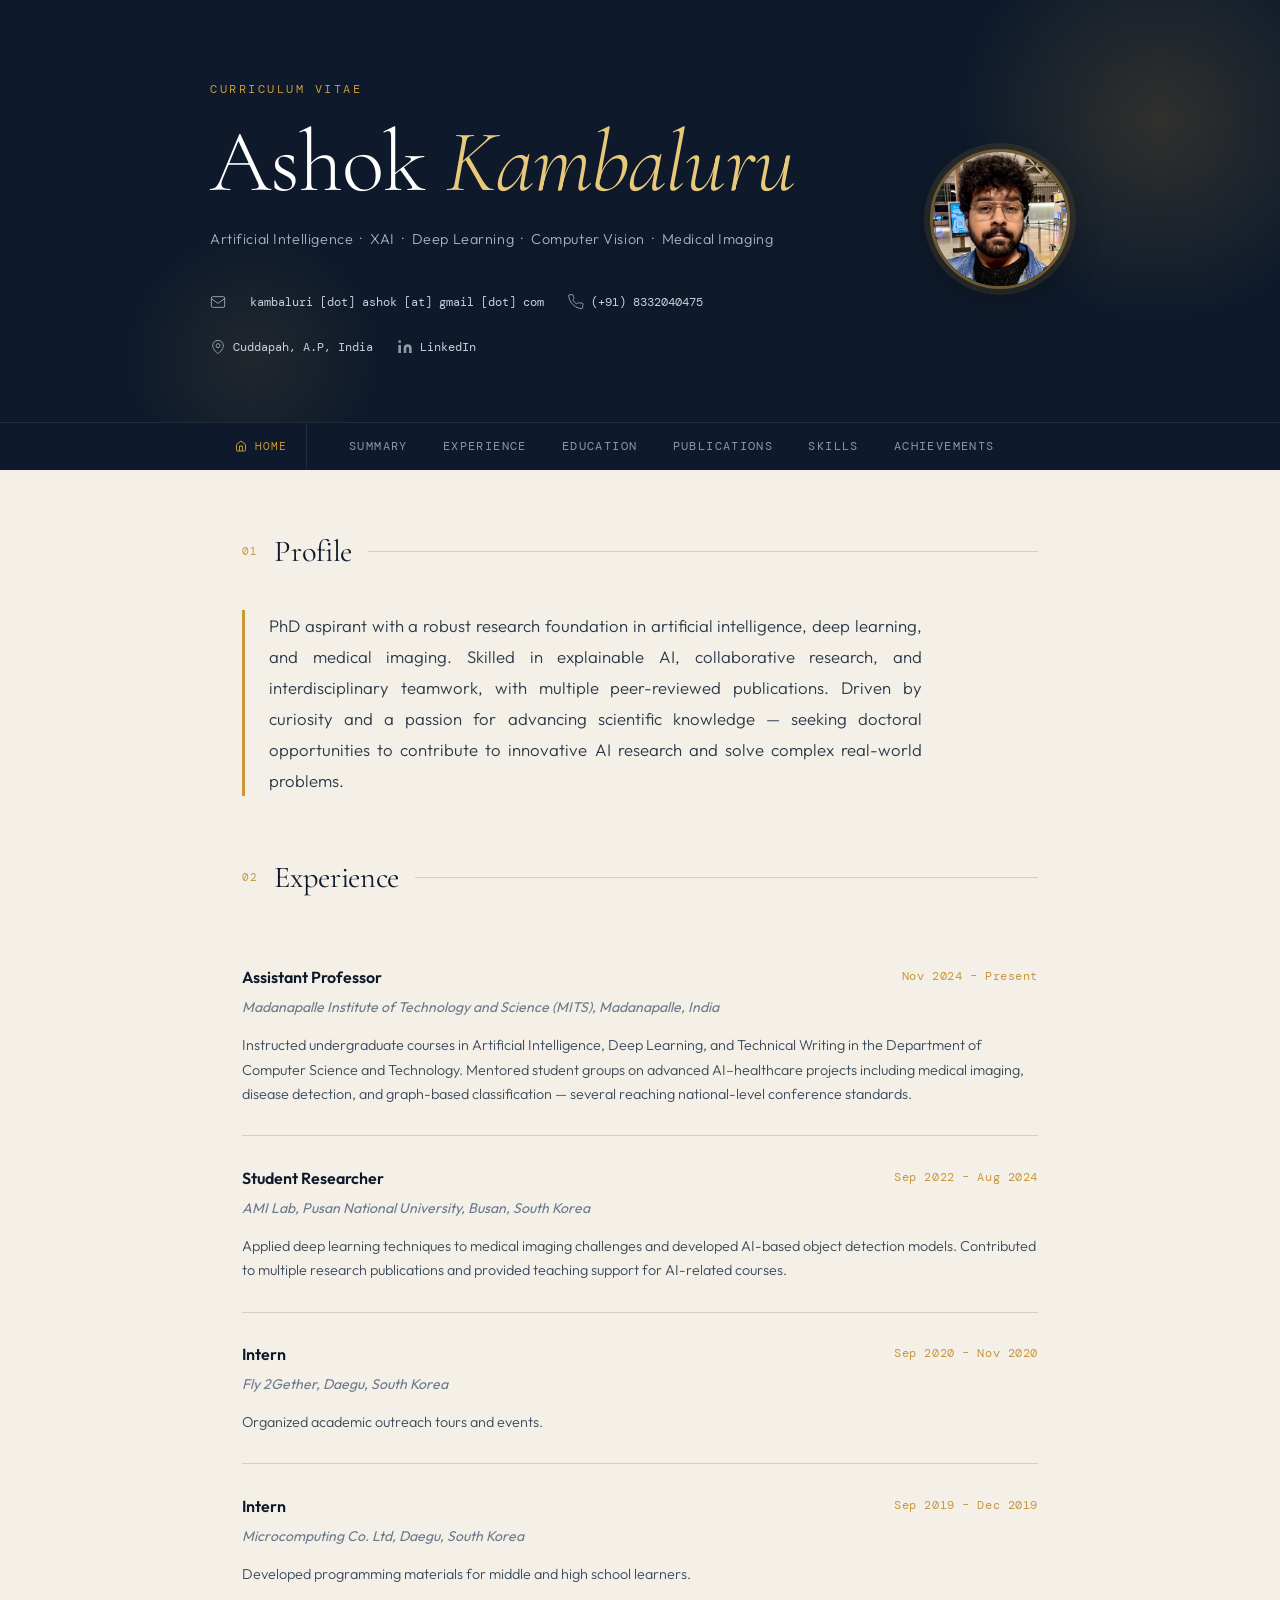
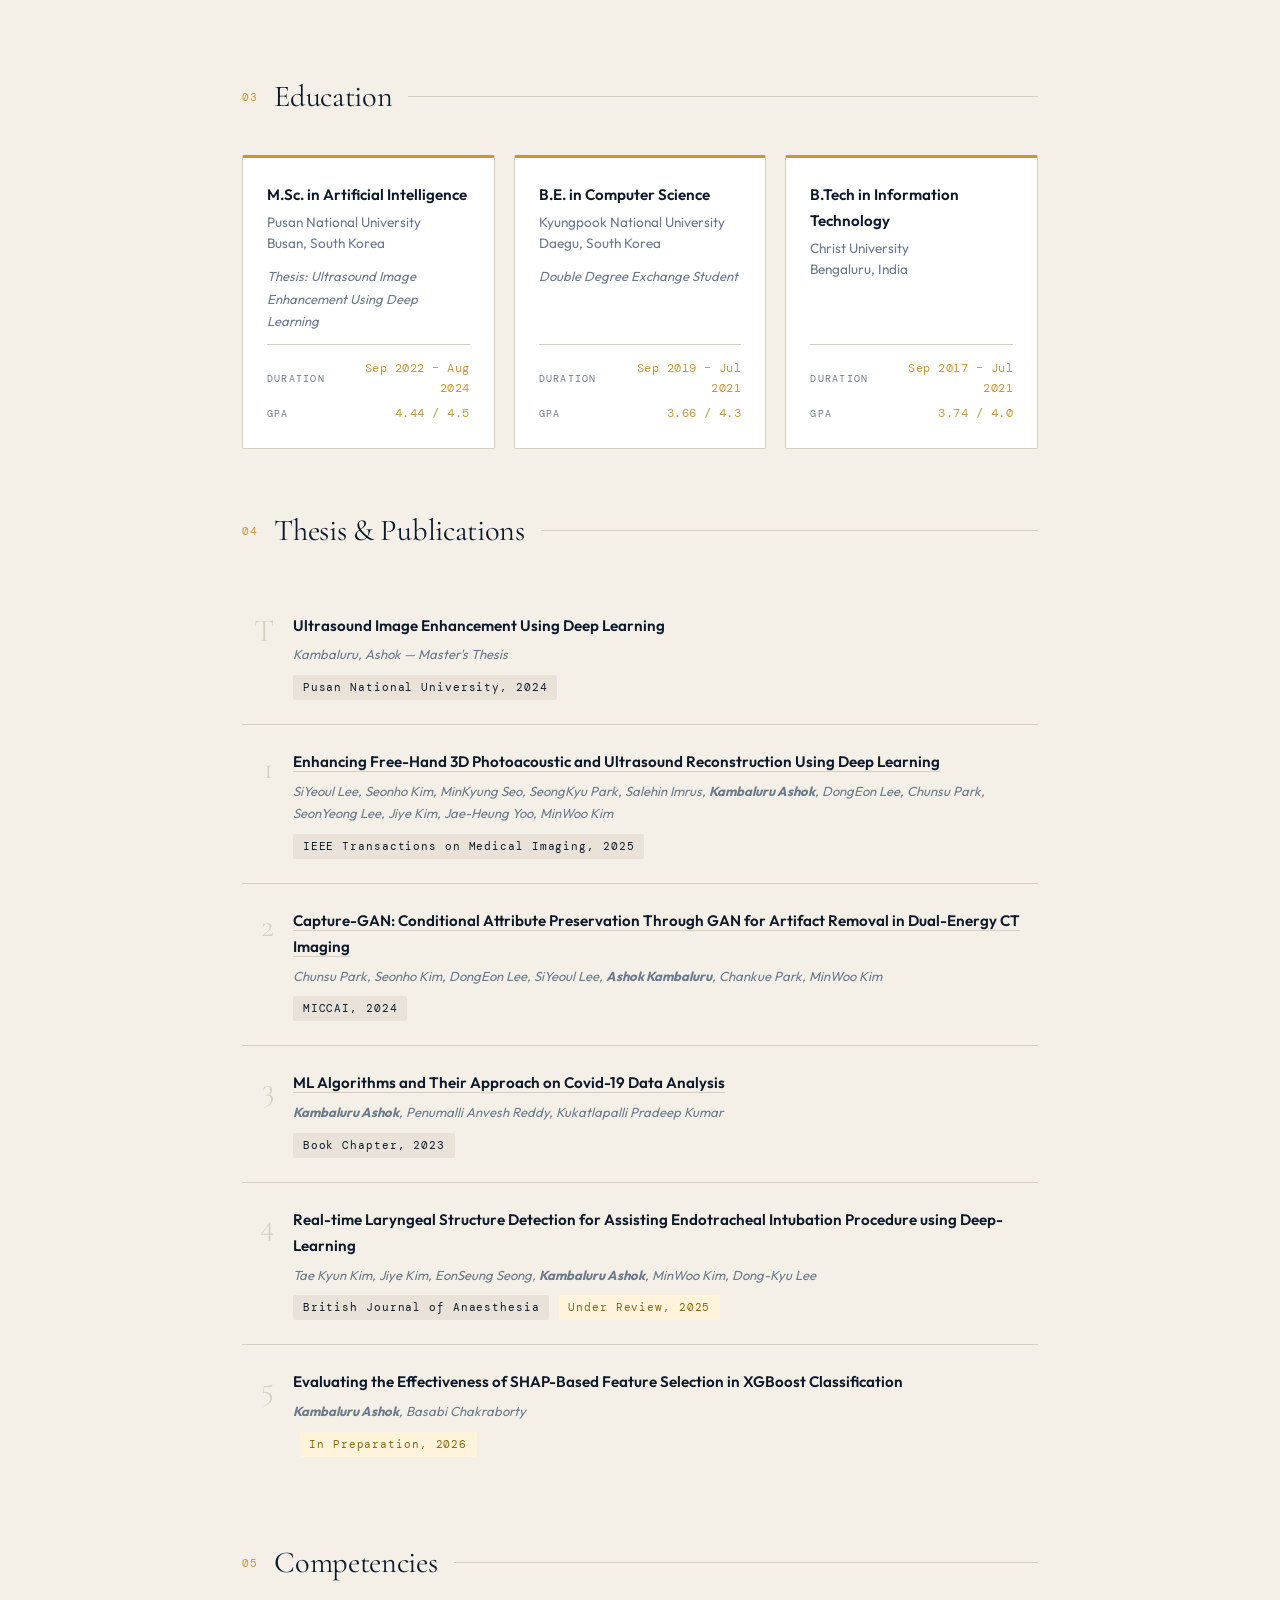
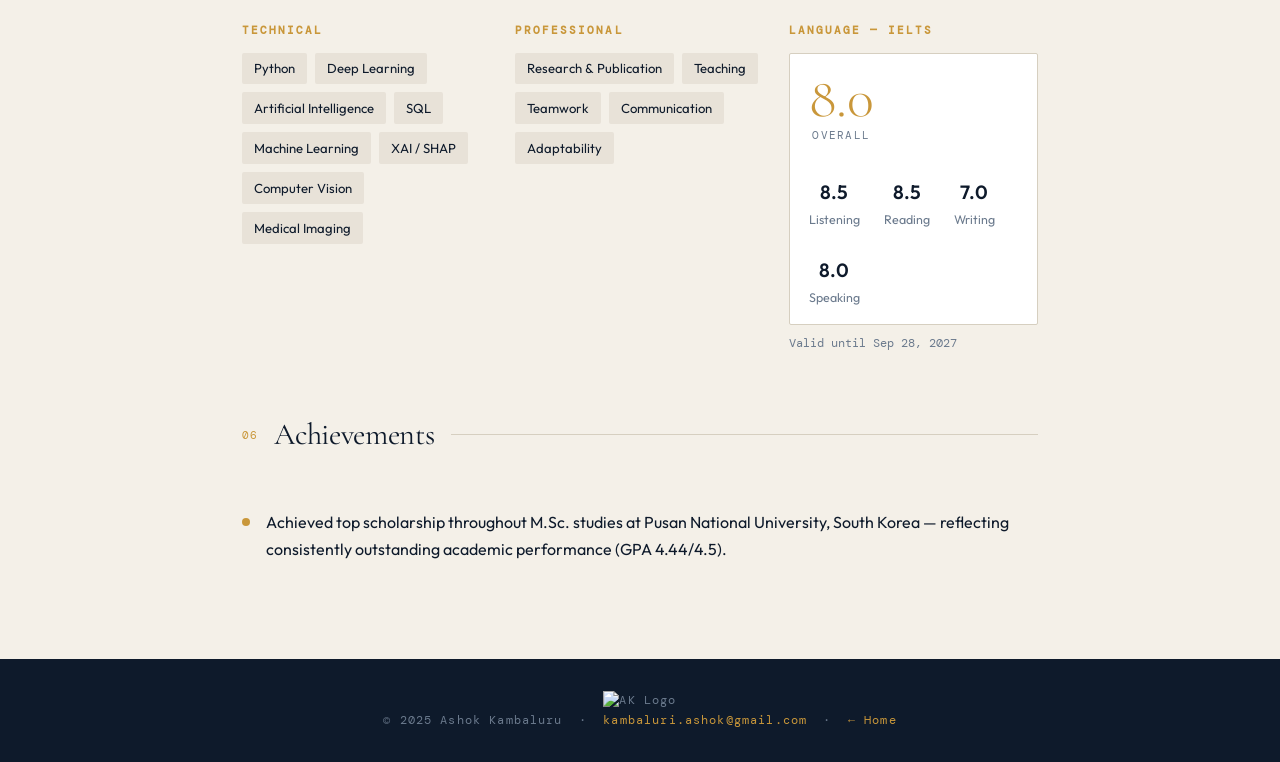
==== commit 1e9ebcd0: "Update cv.html" ====
--- a/cv.html
+++ b/cv.html
@@ -435,60 +435,6 @@
       border-color: var(--accent);
     }
 
-    /* ─── DOCUMENTS ────────────────────────────────────────── */
-    .docs-grid {
-      display: grid;
-      grid-template-columns: repeat(auto-fill, minmax(220px, 1fr));
-      gap: 1rem;
-    }
-
-    .doc-card {
-      background: var(--card-bg);
-      border: 1px solid var(--divider);
-      border-radius: 2px;
-      padding: 1.2rem 1.4rem;
-      display: flex;
-      align-items: center;
-      gap: 1rem;
-      text-decoration: none;
-      color: var(--ink);
-      transition: box-shadow 0.2s, transform 0.2s, border-color 0.2s;
-    }
-    .doc-card:hover {
-      box-shadow: 0 6px 24px rgba(14,26,43,0.10);
-      transform: translateY(-2px);
-      border-color: var(--accent);
-    }
-
-    .doc-icon {
-      width: 36px; height: 36px;
-      flex-shrink: 0;
-      background: var(--tag-bg);
-      border-radius: 4px;
-      display: flex;
-      align-items: center;
-      justify-content: center;
-    }
-
-    .doc-icon svg {
-      width: 18px; height: 18px;
-      color: var(--accent);
-    }
-
-    .doc-info {}
-
-    .doc-name {
-      font-weight: 600;
-      font-size: 0.88rem;
-      margin-bottom: 0.2rem;
-    }
-
-    .doc-meta {
-      font-family: 'DM Mono', monospace;
-      font-size: 0.68rem;
-      color: var(--muted);
-      letter-spacing: 0.06em;
-    }
 
     /* ─── SKILLS ───────────────────────────────────────────── */
     .skills-grid {
@@ -679,7 +625,6 @@
     <li><a href="#publications" style="display:block;padding:0.85rem 1.1rem;font-family:'DM Mono',monospace;font-size:0.72rem;letter-spacing:0.12em;text-transform:uppercase;color:#8a97a6;text-decoration:none;white-space:nowrap;">Publications</a></li>
     <li><a href="#skills" style="display:block;padding:0.85rem 1.1rem;font-family:'DM Mono',monospace;font-size:0.72rem;letter-spacing:0.12em;text-transform:uppercase;color:#8a97a6;text-decoration:none;white-space:nowrap;">Skills</a></li>
     <li><a href="#achievements" style="display:block;padding:0.85rem 1.1rem;font-family:'DM Mono',monospace;font-size:0.72rem;letter-spacing:0.12em;text-transform:uppercase;color:#8a97a6;text-decoration:none;white-space:nowrap;">Achievements</a></li>
-    <li><a href="#documents" style="display:block;padding:0.85rem 1.1rem;font-family:'DM Mono',monospace;font-size:0.72rem;letter-spacing:0.12em;text-transform:uppercase;color:#8a97a6;text-decoration:none;white-space:nowrap;">Documents</a></li>
   </ul>
 </nav>
 
@@ -907,86 +852,11 @@
     </div>
   </section>
 
-  <!-- DOCUMENTS -->
-  <section id="documents" class="section" aria-labelledby="docs-heading">
-    <div class="section-header">
-      <span class="section-num" aria-hidden="true">07</span>
-      <h2 id="docs-heading">Documents</h2>
-      <div class="section-line" aria-hidden="true"></div>
-    </div>
-    <div class="docs-grid">
-
-      <!-- TRANSCRIPTS
-      <!-- <a class="doc-card" href="files/transcript-pnu.pdf" target="_blank" rel="noopener" aria-label="Download PNU Transcript">
-        <div class="doc-icon">
-          <svg viewBox="0 0 24 24" fill="none" stroke="currentColor" stroke-width="1.8" aria-hidden="true"><path d="M14 2H6a2 2 0 0 0-2 2v16a2 2 0 0 0 2 2h12a2 2 0 0 0 2-2V8z"/><polyline points="14 2 14 8 20 8"/><line x1="16" y1="13" x2="8" y2="13"/><line x1="16" y1="17" x2="8" y2="17"/><polyline points="10 9 9 9 8 9"/></svg>
-        </div>
-        <div class="doc-info">
-          <div class="doc-name">Transcript — M.Sc.</div>
-          <div class="doc-meta">Pusan National University</div>
-        </div>
-      </a>
-
-      <!-- <a class="doc-card" href="files/transcript-christ.pdf" target="_blank" rel="noopener" aria-label="Download Christ University Transcript">
-        <div class="doc-icon">
-          <svg viewBox="0 0 24 24" fill="none" stroke="currentColor" stroke-width="1.8" aria-hidden="true"><path d="M14 2H6a2 2 0 0 0-2 2v16a2 2 0 0 0 2 2h12a2 2 0 0 0 2-2V8z"/><polyline points="14 2 14 8 20 8"/><line x1="16" y1="13" x2="8" y2="13"/><line x1="16" y1="17" x2="8" y2="17"/><polyline points="10 9 9 9 8 9"/></svg>
-        </div>
-        <div class="doc-info">
-          <div class="doc-name">Transcript — B.Tech</div>
-          <div class="doc-meta">Christ University</div>
-        </div>
-      </a>
-
-      <!-- CERTIFICATES
-      <!-- <a class="doc-card" href="files/certificate-msc.pdf" target="_blank" rel="noopener" aria-label="Download MSc Graduation Certificate">
-        <div class="doc-icon">
-          <svg viewBox="0 0 24 24" fill="none" stroke="currentColor" stroke-width="1.8" aria-hidden="true"><circle cx="12" cy="8" r="6"/><path d="M15.477 12.89 17 22l-5-3-5 3 1.523-9.11"/></svg>
-        </div>
-        <div class="doc-info">
-          <div class="doc-name">Certificate — M.Sc.</div>
-          <div class="doc-meta">Graduation Certificate</div>
-        </div>
-      </a>
-
-      <a class="doc-card" href="files/certificate-btech.pdf" target="_blank" rel="noopener" aria-label="Download BTech Graduation Certificate">
-        <div class="doc-icon">
-          <svg viewBox="0 0 24 24" fill="none" stroke="currentColor" stroke-width="1.8" aria-hidden="true"><circle cx="12" cy="8" r="6"/><path d="M15.477 12.89 17 22l-5-3-5 3 1.523-9.11"/></svg>
-        </div>
-        <div class="doc-info">
-          <div class="doc-name">Certificate — B.Tech</div>
-          <div class="doc-meta">Graduation Certificate</div>
-        </div>
-      </a>
-
-      <!-- RESUMES
-      <!-- <a class="doc-card" href="files/resume.pdf" target="_blank" rel="noopener" aria-label="Download Resume PDF">
-        <div class="doc-icon">
-          <svg viewBox="0 0 24 24" fill="none" stroke="currentColor" stroke-width="1.8" aria-hidden="true"><path d="M20 7H4a2 2 0 0 0-2 2v6a2 2 0 0 0 2 2h16a2 2 0 0 0 2-2V9a2 2 0 0 0-2-2z"/><path d="M16 21V5a2 2 0 0 0-2-2h-4a2 2 0 0 0-2 2v16"/></svg>
-        </div>
-        <div class="doc-info">
-          <div class="doc-name">Resume</div>
-          <div class="doc-meta">Standard Version · PDF</div>
-        </div>
-      </a>
-
-      <a class="doc-card" href="files/resume-europass.pdf" target="_blank" rel="noopener" aria-label="Download Europass Resume PDF">
-        <div class="doc-icon">
-          <svg viewBox="0 0 24 24" fill="none" stroke="currentColor" stroke-width="1.8" aria-hidden="true"><path d="M20 7H4a2 2 0 0 0-2 2v6a2 2 0 0 0 2 2h16a2 2 0 0 0 2-2V9a2 2 0 0 0-2-2z"/><path d="M16 21V5a2 2 0 0 0-2-2h-4a2 2 0 0 0-2 2v16"/></svg>
-        </div>
-        <div class="doc-info">
-          <div class="doc-name">Resume — Europass</div>
-          <div class="doc-meta">Europass Format · PDF</div>
-        </div>
-      </a> 
-
-    </div> 
-  </section> -->
-
 </main>
 
 <footer role="contentinfo">
   <div class="footer-inner">
-    <img src="[data-uri]" alt="AK Logo" class="footer-logo" />
+    <img src="[data-uri]..." alt="AK Logo" class="footer-logo" />
     <p>© 2025 Ashok Kambaluru &nbsp;·&nbsp; <a href="mailto:kambaluri.ashok@gmail.com">kambaluri.ashok@gmail.com</a> &nbsp;·&nbsp; <a href="index.html">← Home</a></p>
   </div>
 </footer>
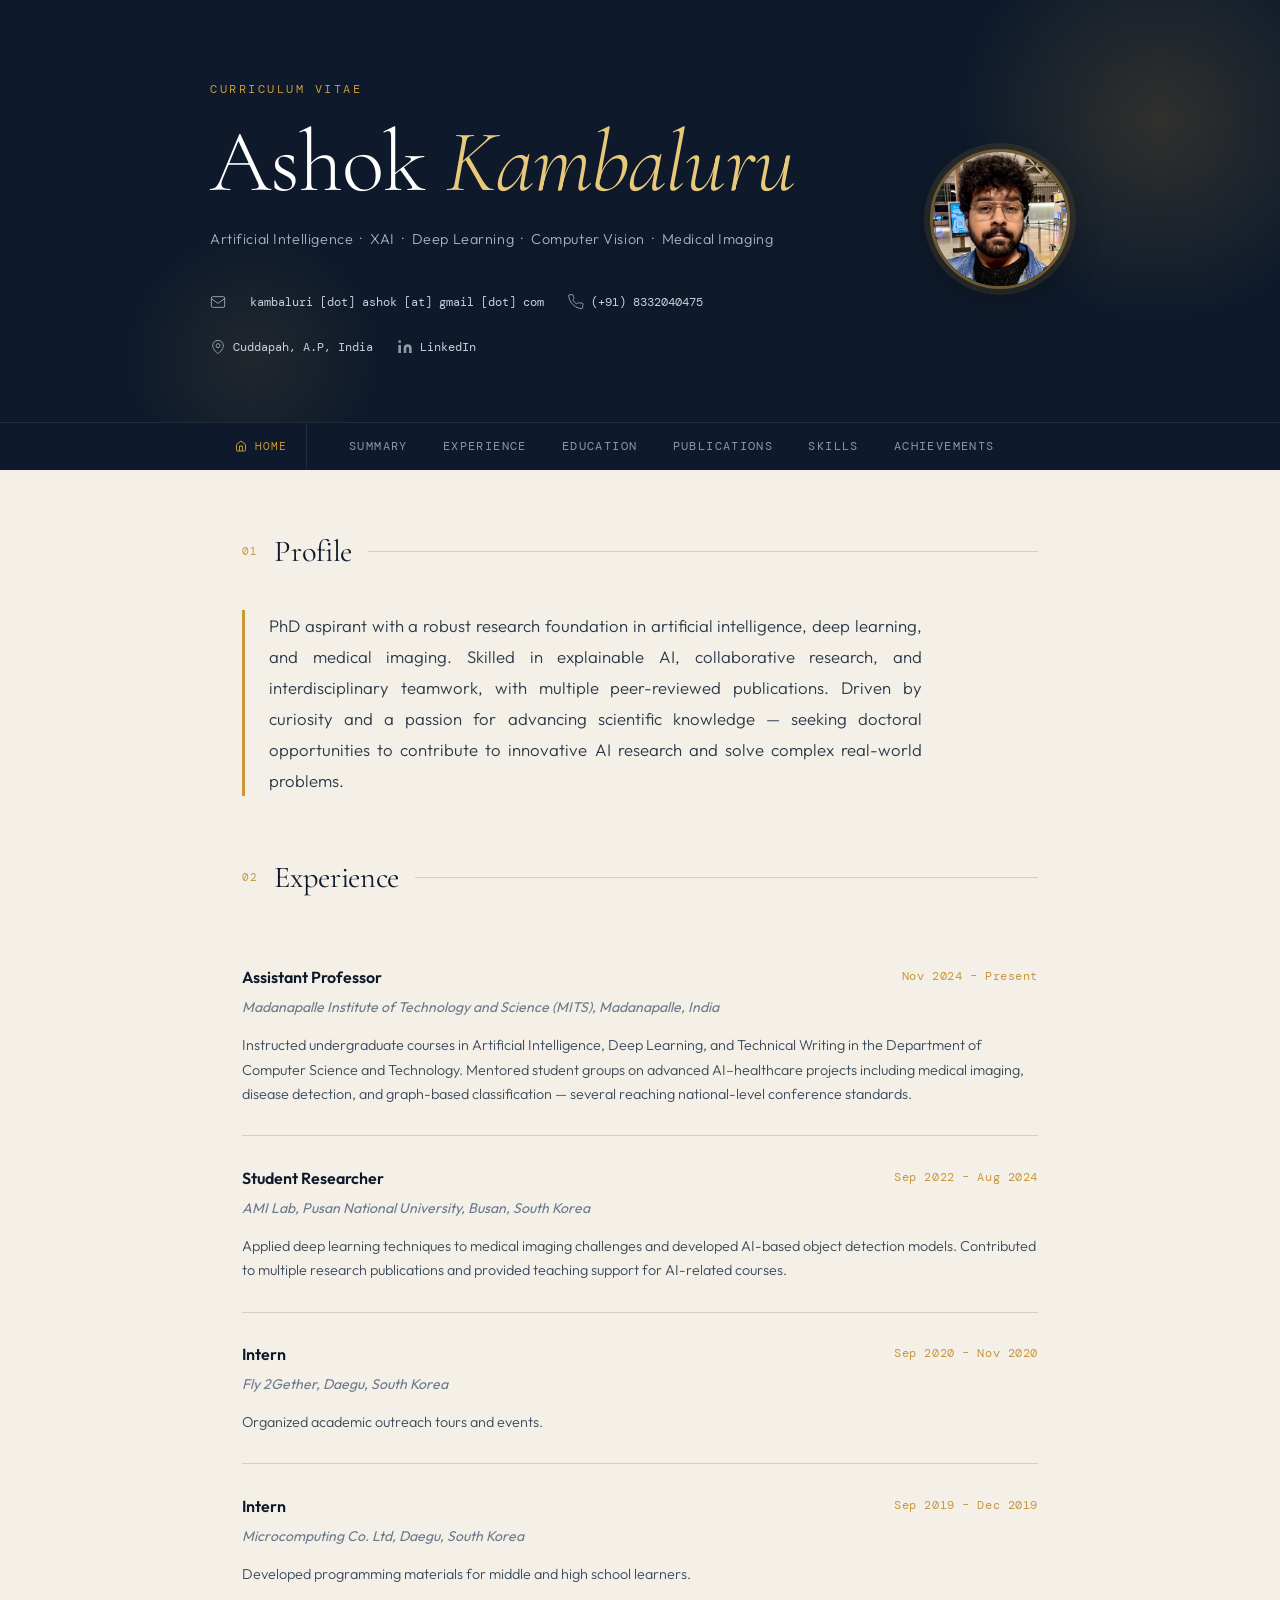
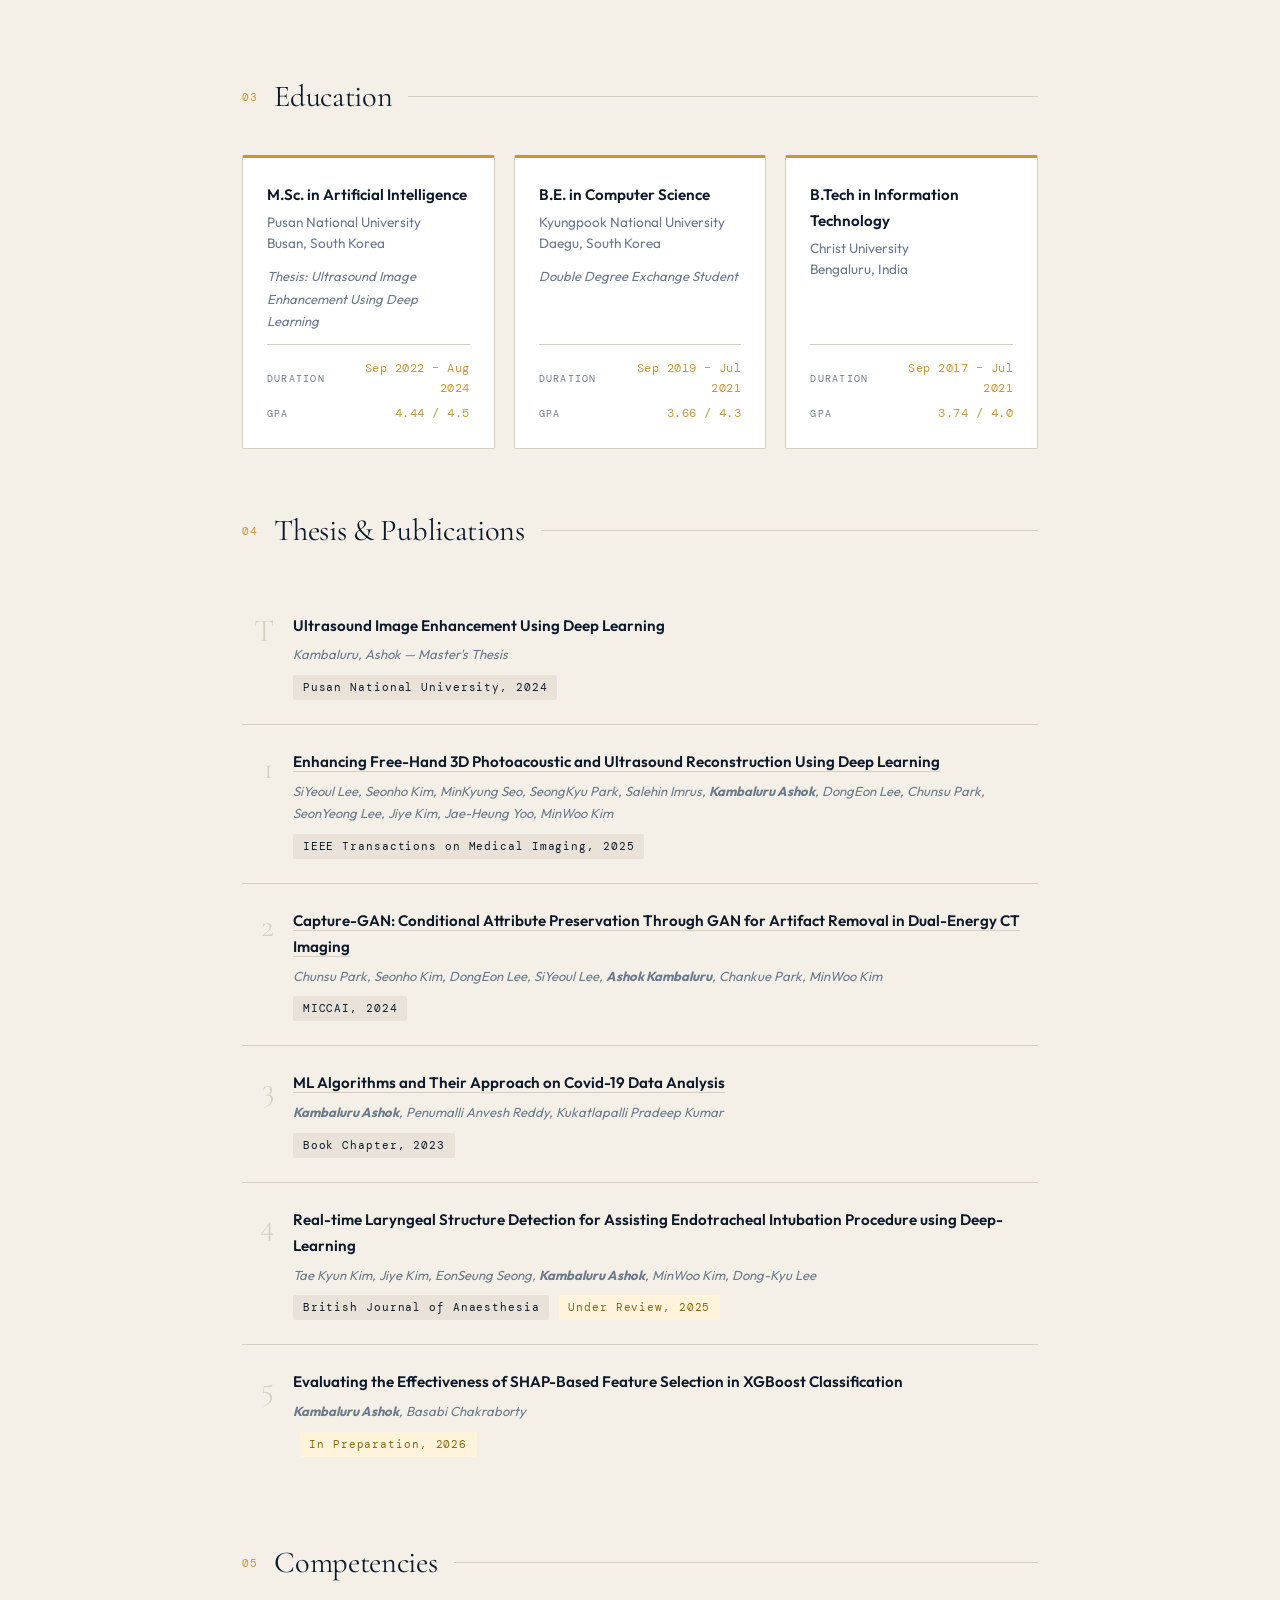
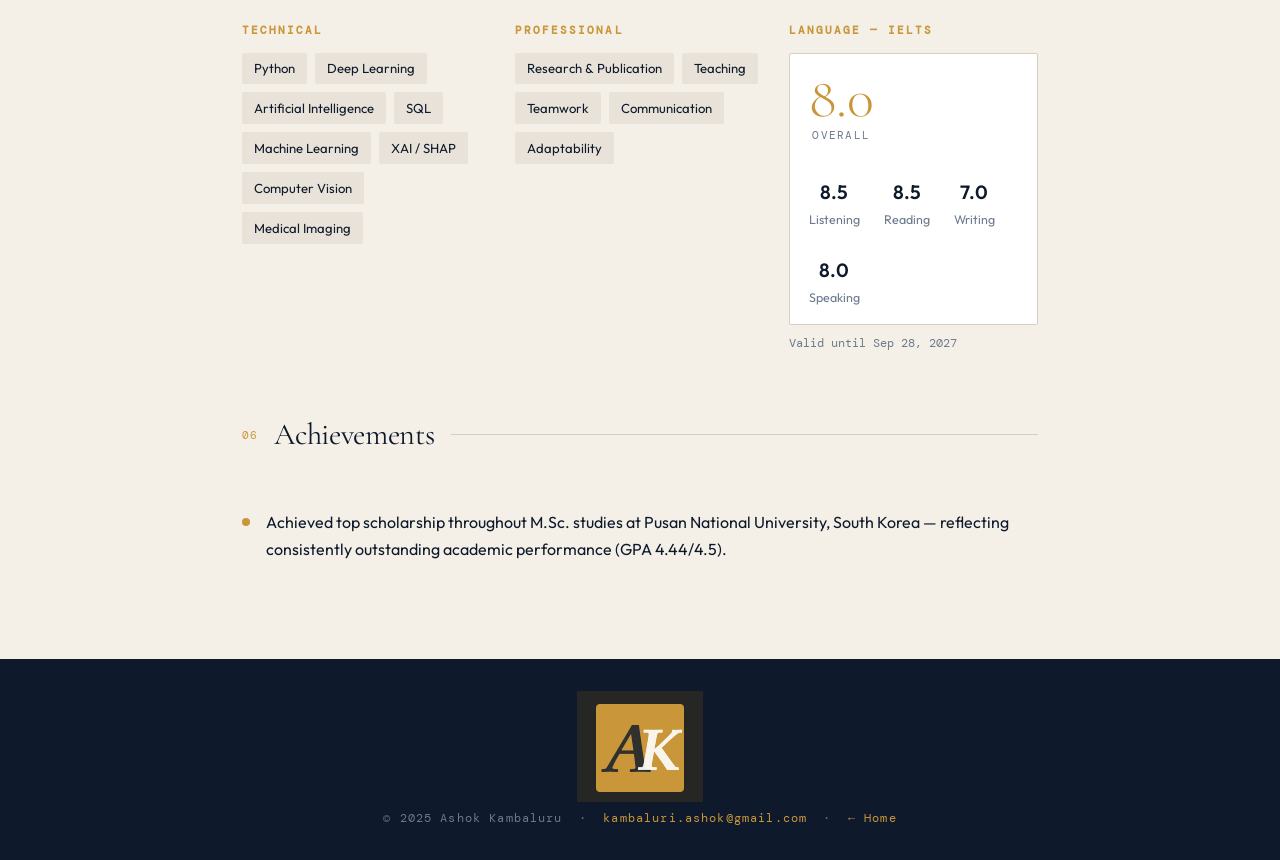
==== commit 7869c379: "Update cv.html" ====
--- a/cv.html
+++ b/cv.html
@@ -856,7 +856,7 @@
 
 <footer role="contentinfo">
   <div class="footer-inner">
-    <img src="[data-uri]..." alt="AK Logo" class="footer-logo" />
+    <img src="[data-uri]" alt="AK Logo" class="footer-logo" />
     <p>© 2025 Ashok Kambaluru &nbsp;·&nbsp; <a href="mailto:kambaluri.ashok@gmail.com">kambaluri.ashok@gmail.com</a> &nbsp;·&nbsp; <a href="index.html">← Home</a></p>
   </div>
 </footer>
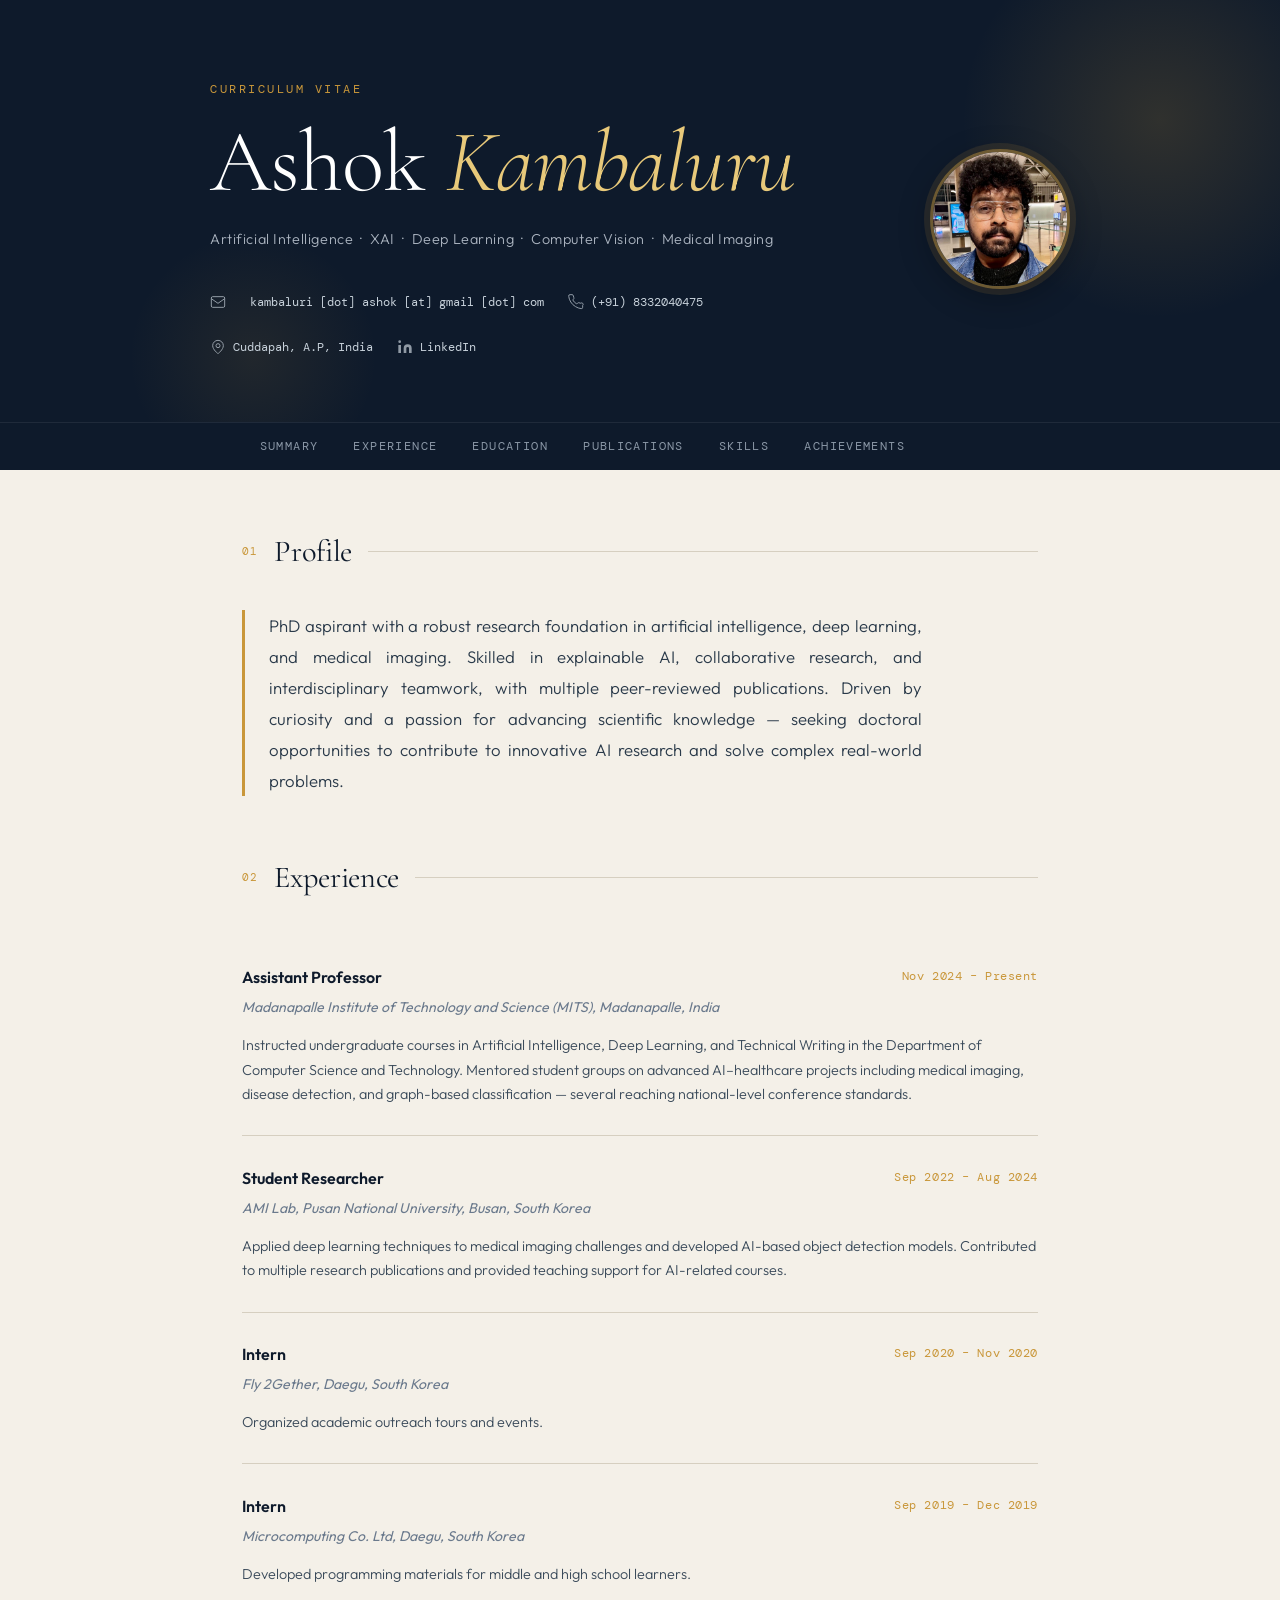
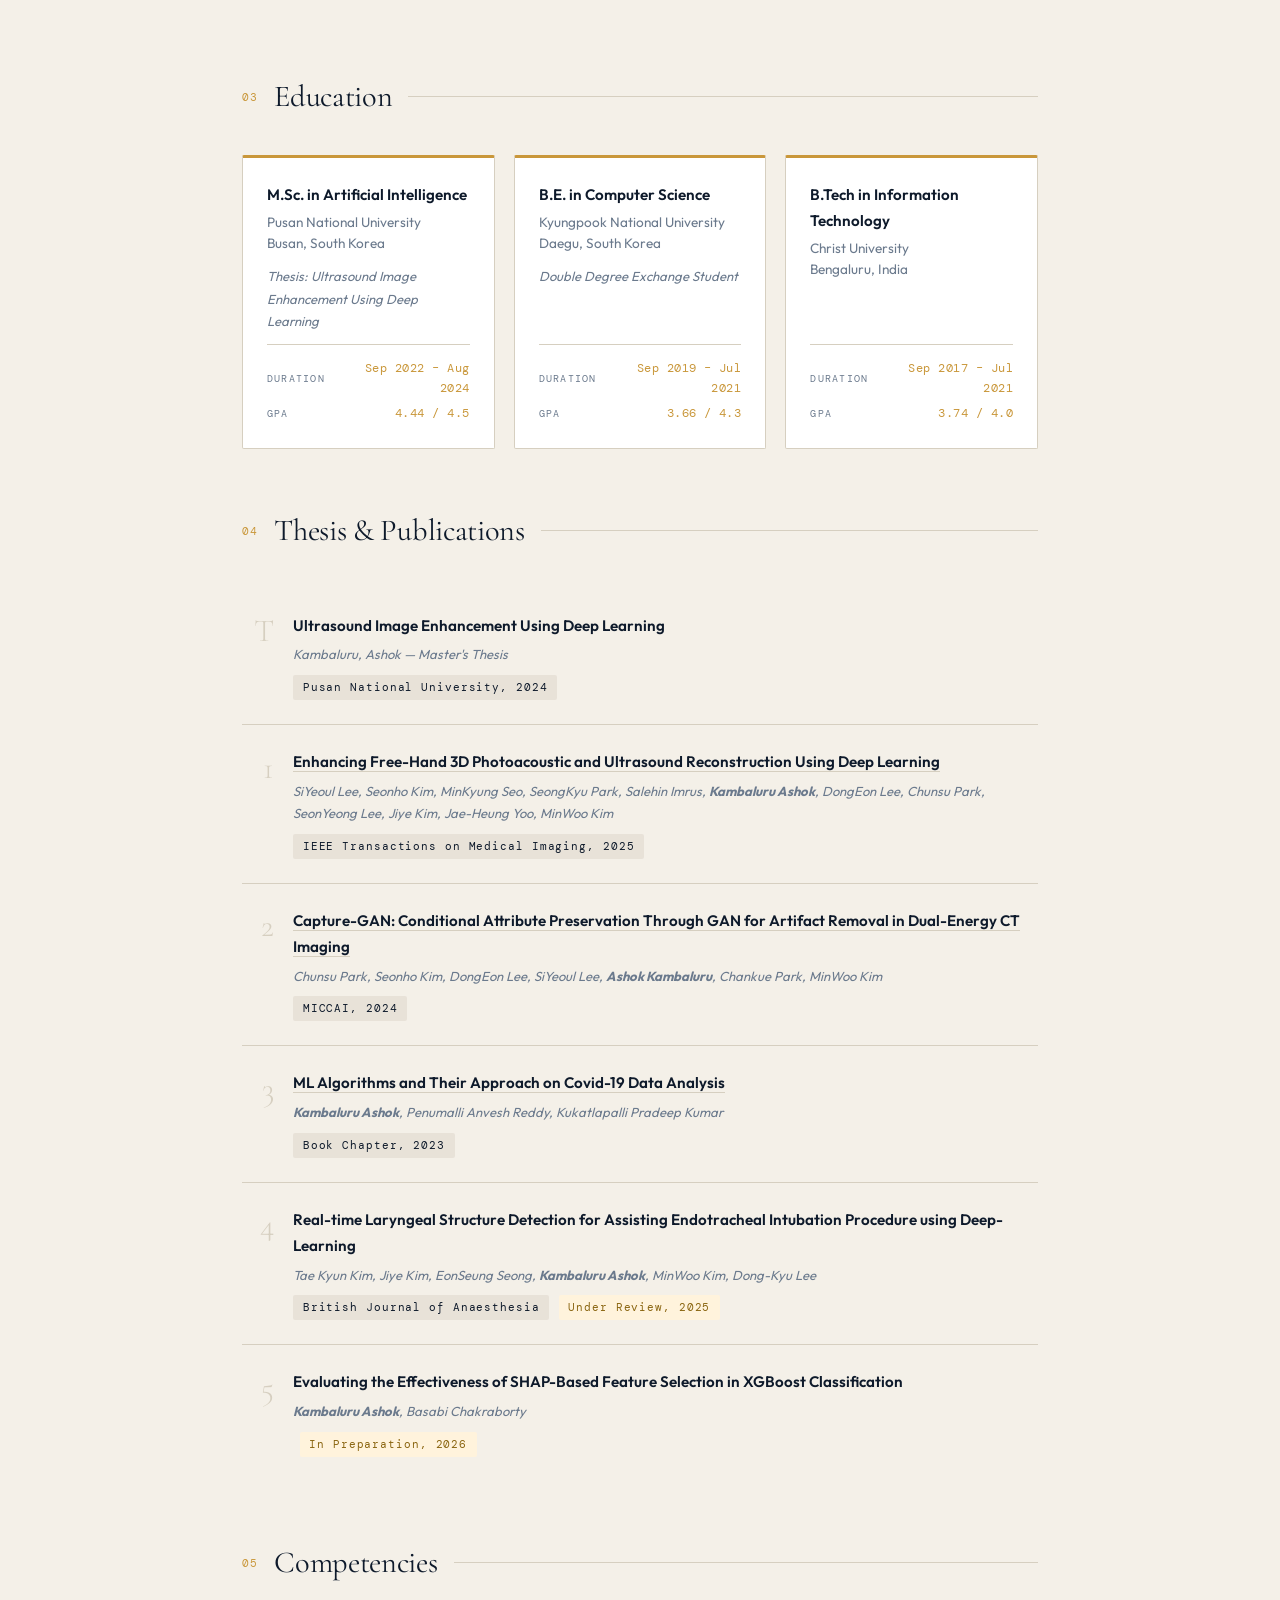
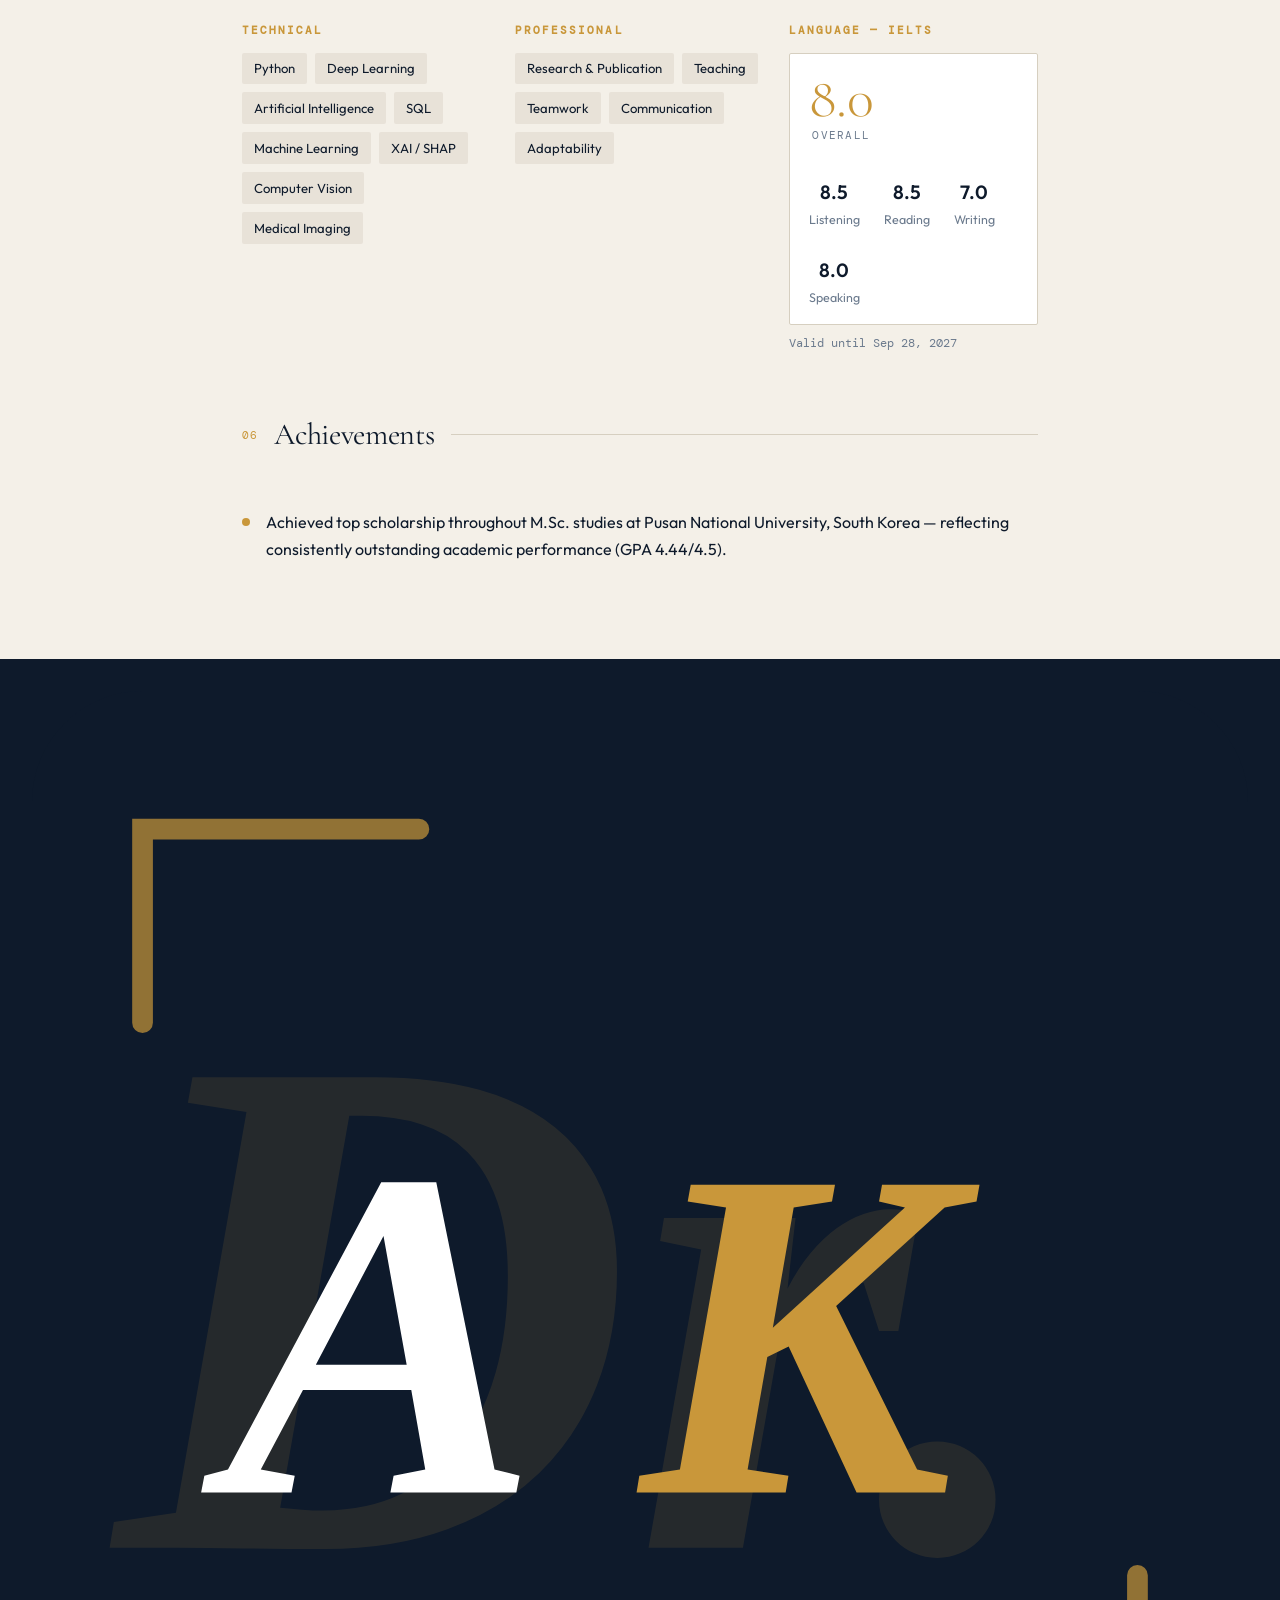
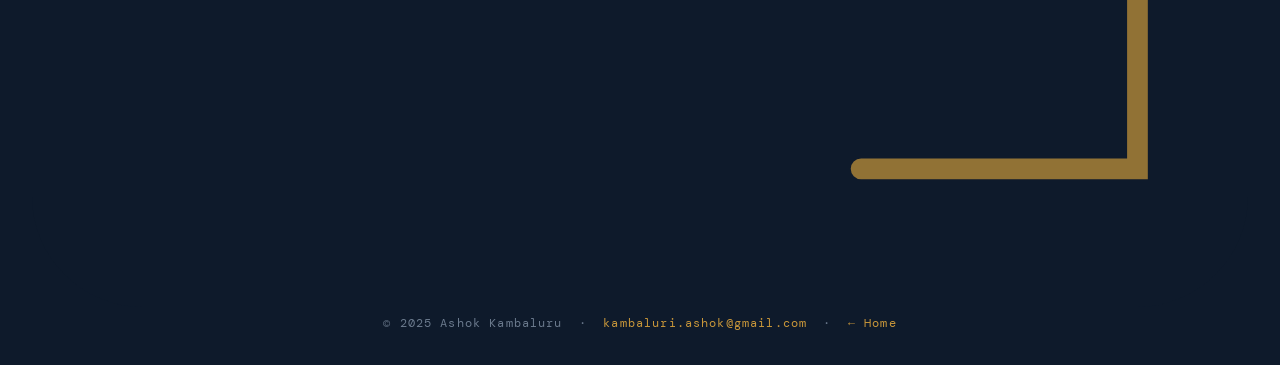
==== commit ffc21e40: "Add files via upload" ====
--- a/cv.html
+++ b/cv.html
@@ -3,8 +3,7 @@
 <head>
   <meta charset="UTF-8" />
   <meta name="viewport" content="width=device-width, initial-scale=1.0"/>
-  <title>CV — Ashok Kambaluru</title>
-  <link rel="stylesheet" href="css/shared.css">
+  <title>Ashok Kambaluru — AI Researcher</title>
   <link rel="preconnect" href="https://fonts.googleapis.com">
   <link href="https://fonts.googleapis.com/css2?family=Cormorant+Garamond:ital,wght@0,300;0,400;0,600;1,300;1,400&family=DM+Mono:wght@300;400&family=Outfit:wght@300;400;500;600&display=swap" rel="stylesheet">
   <style>
@@ -32,6 +31,14 @@
       overflow-x: hidden;
     }
 
+
+    /* ─── CANVAS BG ─────────────────────────────────── */
+    #bg-canvas {
+      position: fixed; inset: 0;
+      z-index: 0; pointer-events: none;
+      opacity: 0.4;
+    }
+    header, nav, main, footer { position: relative; z-index: 1; }
     /* ─── HERO ─────────────────────────────────────────────── */
     header {
       background: var(--ink);
@@ -435,6 +442,60 @@
       border-color: var(--accent);
     }
 
+    /* ─── DOCUMENTS ────────────────────────────────────────── */
+    .docs-grid {
+      display: grid;
+      grid-template-columns: repeat(auto-fill, minmax(220px, 1fr));
+      gap: 1rem;
+    }
+
+    .doc-card {
+      background: var(--card-bg);
+      border: 1px solid var(--divider);
+      border-radius: 2px;
+      padding: 1.2rem 1.4rem;
+      display: flex;
+      align-items: center;
+      gap: 1rem;
+      text-decoration: none;
+      color: var(--ink);
+      transition: box-shadow 0.2s, transform 0.2s, border-color 0.2s;
+    }
+    .doc-card:hover {
+      box-shadow: 0 6px 24px rgba(14,26,43,0.10);
+      transform: translateY(-2px);
+      border-color: var(--accent);
+    }
+
+    .doc-icon {
+      width: 36px; height: 36px;
+      flex-shrink: 0;
+      background: var(--tag-bg);
+      border-radius: 4px;
+      display: flex;
+      align-items: center;
+      justify-content: center;
+    }
+
+    .doc-icon svg {
+      width: 18px; height: 18px;
+      color: var(--accent);
+    }
+
+    .doc-info {}
+
+    .doc-name {
+      font-weight: 600;
+      font-size: 0.88rem;
+      margin-bottom: 0.2rem;
+    }
+
+    .doc-meta {
+      font-family: 'DM Mono', monospace;
+      font-size: 0.68rem;
+      color: var(--muted);
+      letter-spacing: 0.06em;
+    }
 
     /* ─── SKILLS ───────────────────────────────────────────── */
     .skills-grid {
@@ -579,6 +640,8 @@
 <body>
 
 <!-- ── HEADER ───────────────────────────────────────────── -->
+<canvas id="bg-canvas" aria-hidden="true"></canvas>
+
 <header role="banner">
   <div class="hero-inner">
     <div class="hero-text">
@@ -588,7 +651,7 @@
     <div class="hero-contacts" aria-label="Contact information">
       <a href="/cdn-cgi/l/email-protection#5a313b37383b362f2833743b293235311a3d373b333674393537" aria-label="Email Ashok">
         <svg class="contact-icon" viewBox="0 0 24 24" fill="none" stroke="currentColor" stroke-width="1.5" aria-hidden="true"><rect x="2" y="4" width="20" height="16" rx="2"/><path d="m2 7 10 7 10-7"/></svg>
-        <a href="/cdn-cgi/l/email-protection#80ebe1ede2e1ecf5f2e9aee1f3e8efebc0e7ede1e9ecaee3efed">
+        <a href="/cdn-cgi/l/email-protection#2249434f40434e57504b0c43514a4d4962454f434b4e0c414d4f">
           <span>kambaluri [dot] ashok [at] gmail [dot] com</span>
         </a>
       </a>
@@ -606,25 +669,20 @@
       </a>
     </div>
     </div>
-    <img src="[data-uri]" alt="Ashok Kambaluru" class="hero-photo" />
+    <img src="[data-uri]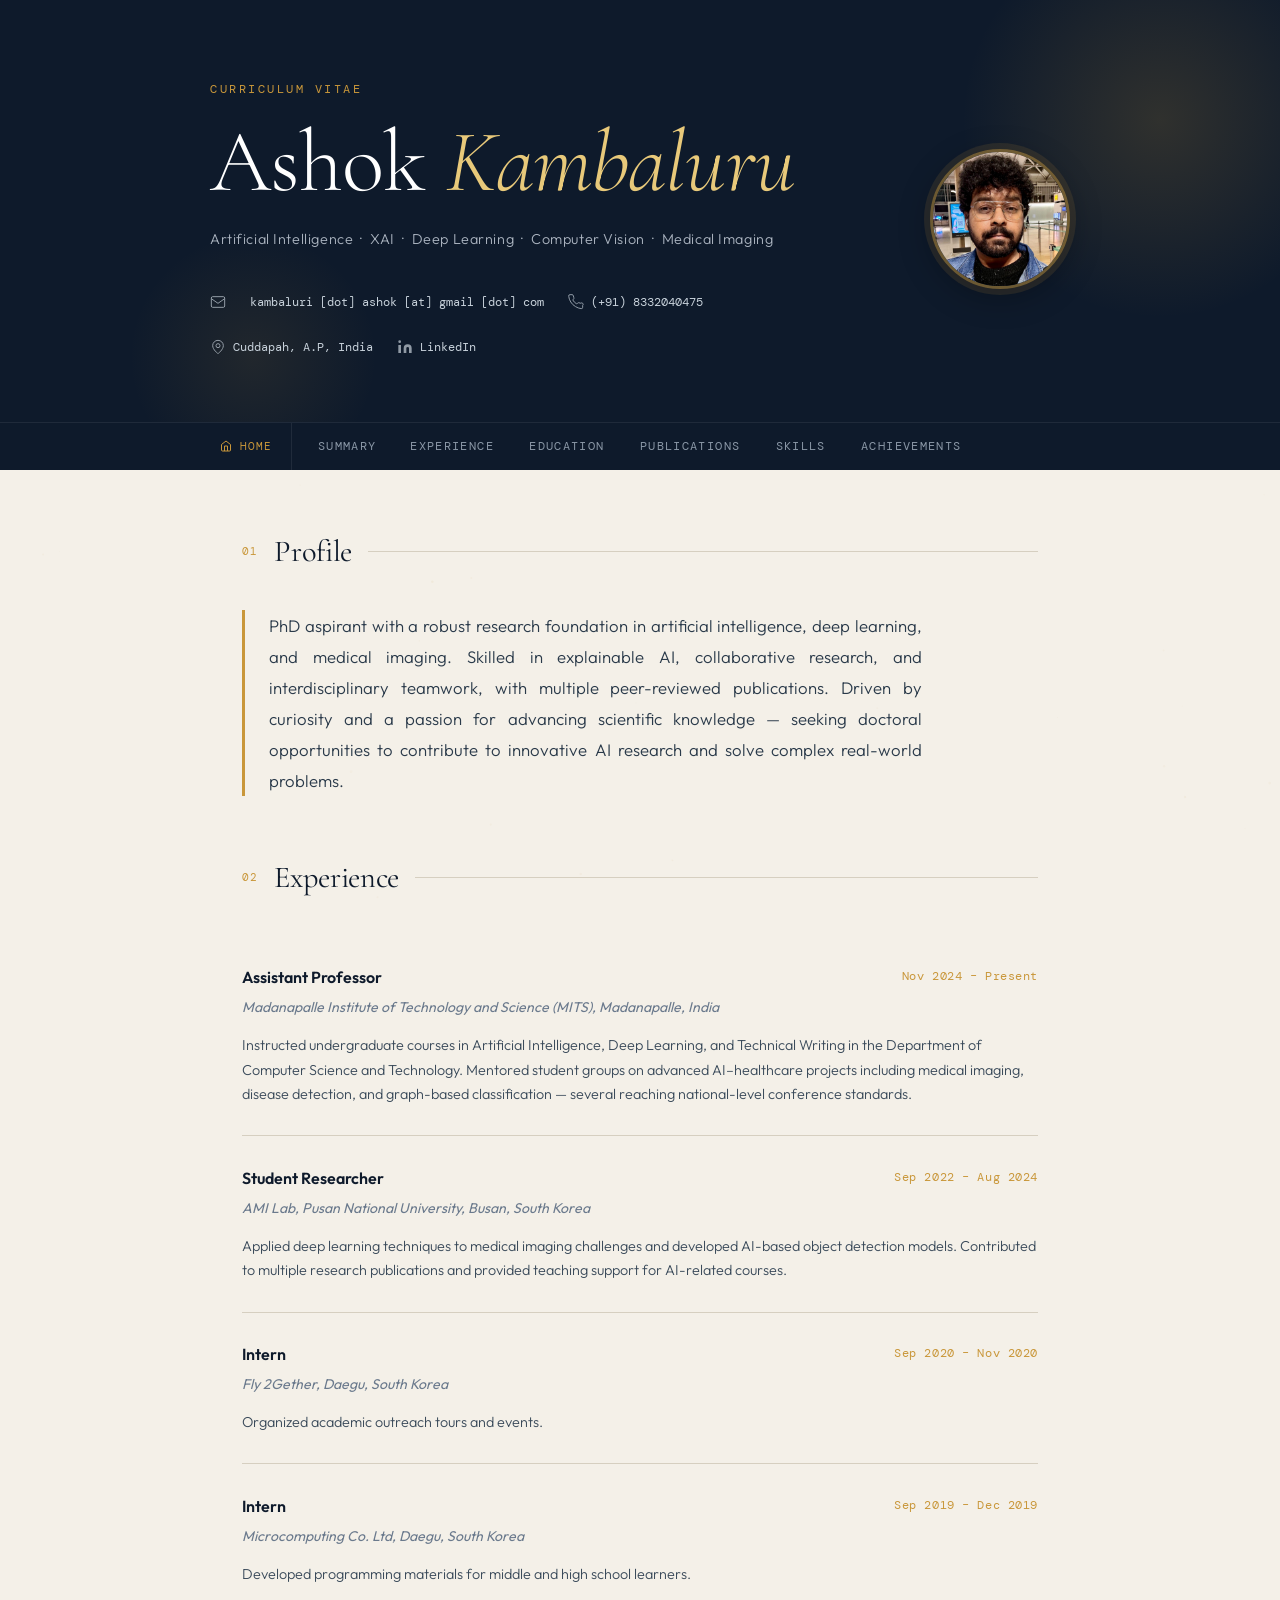
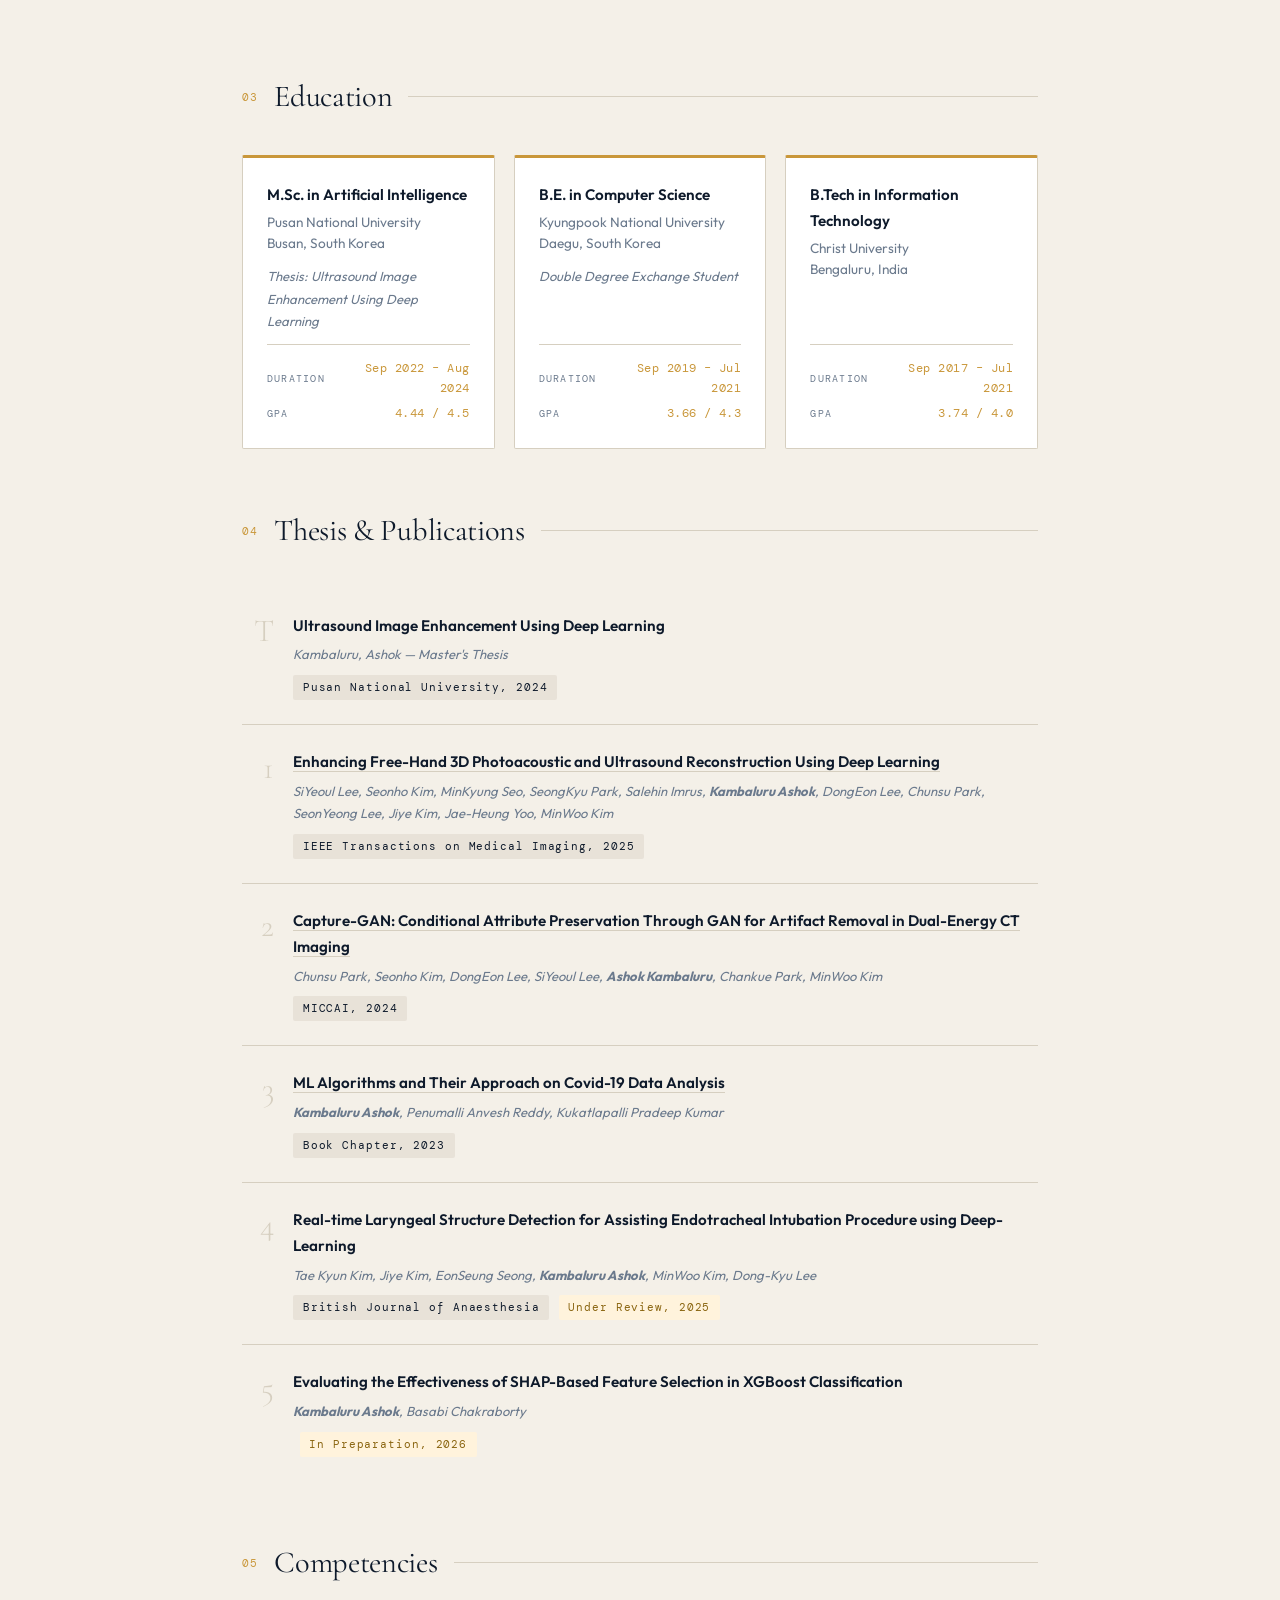
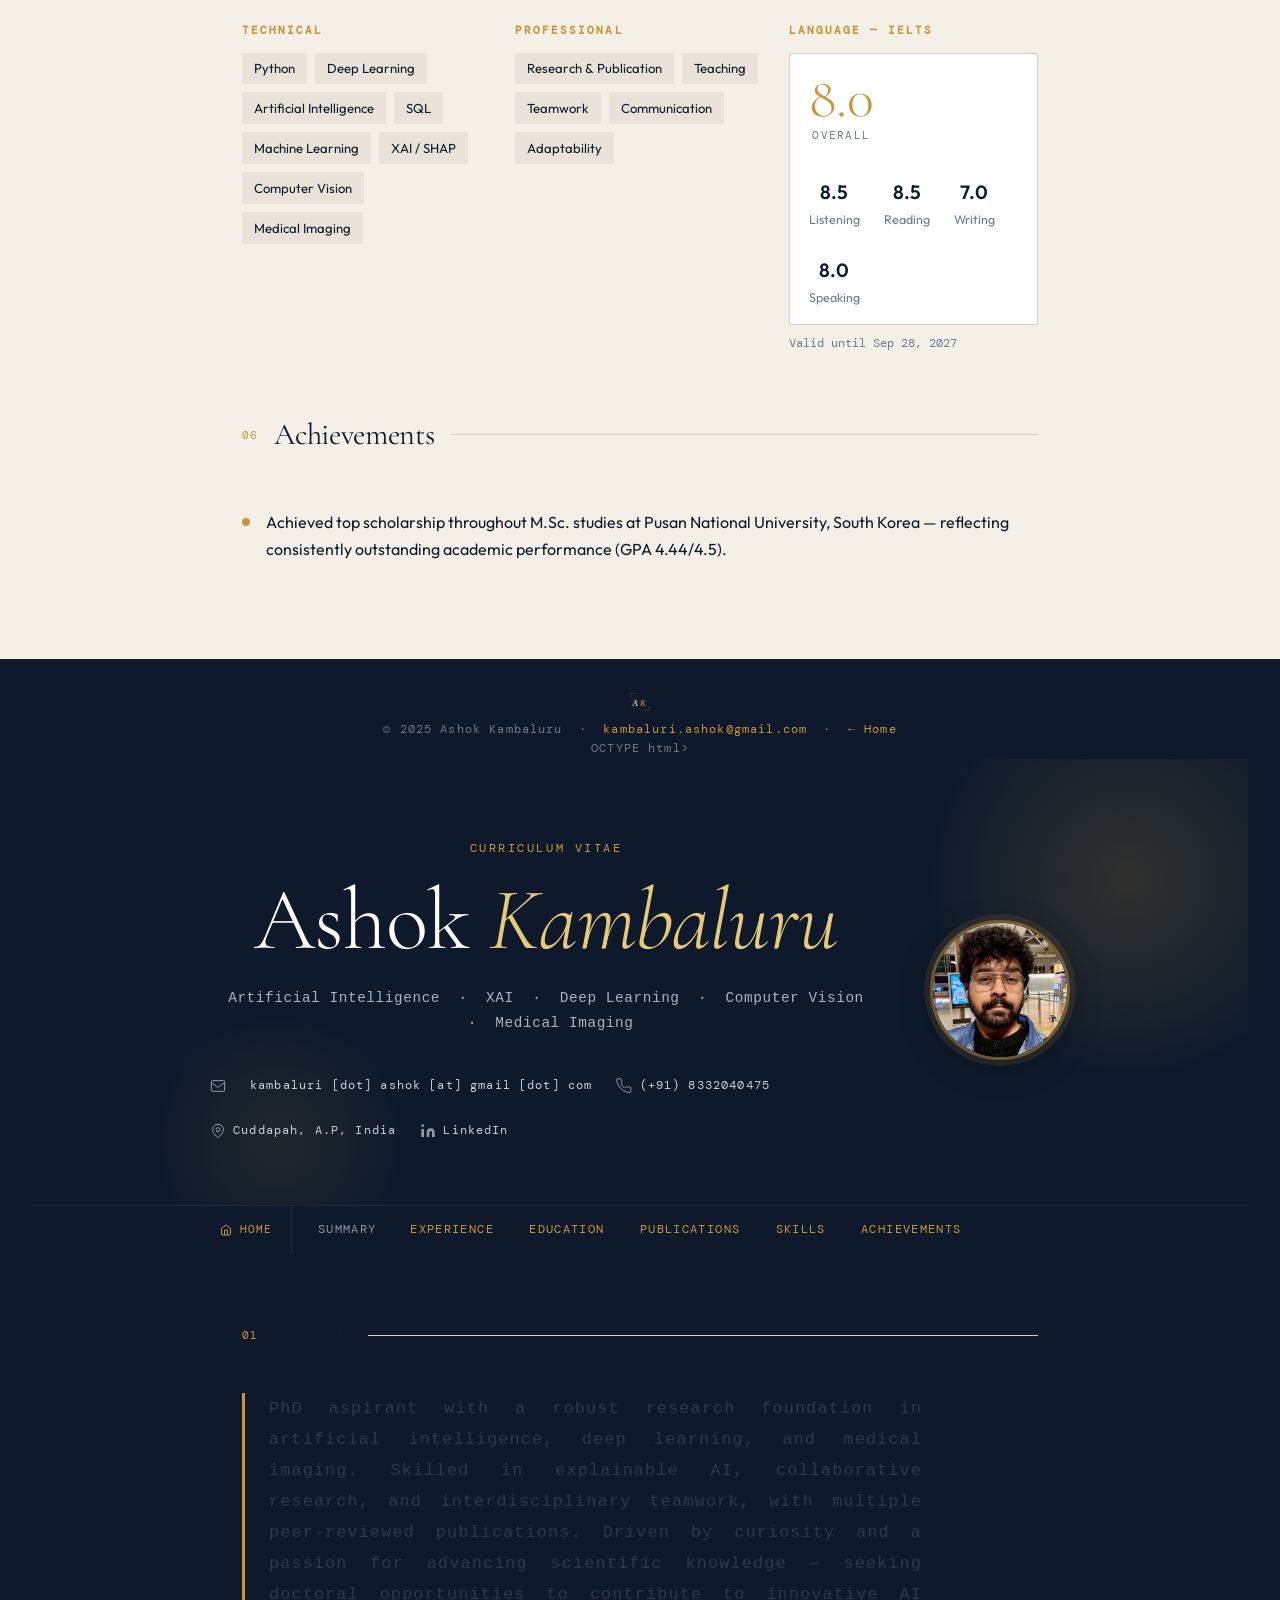
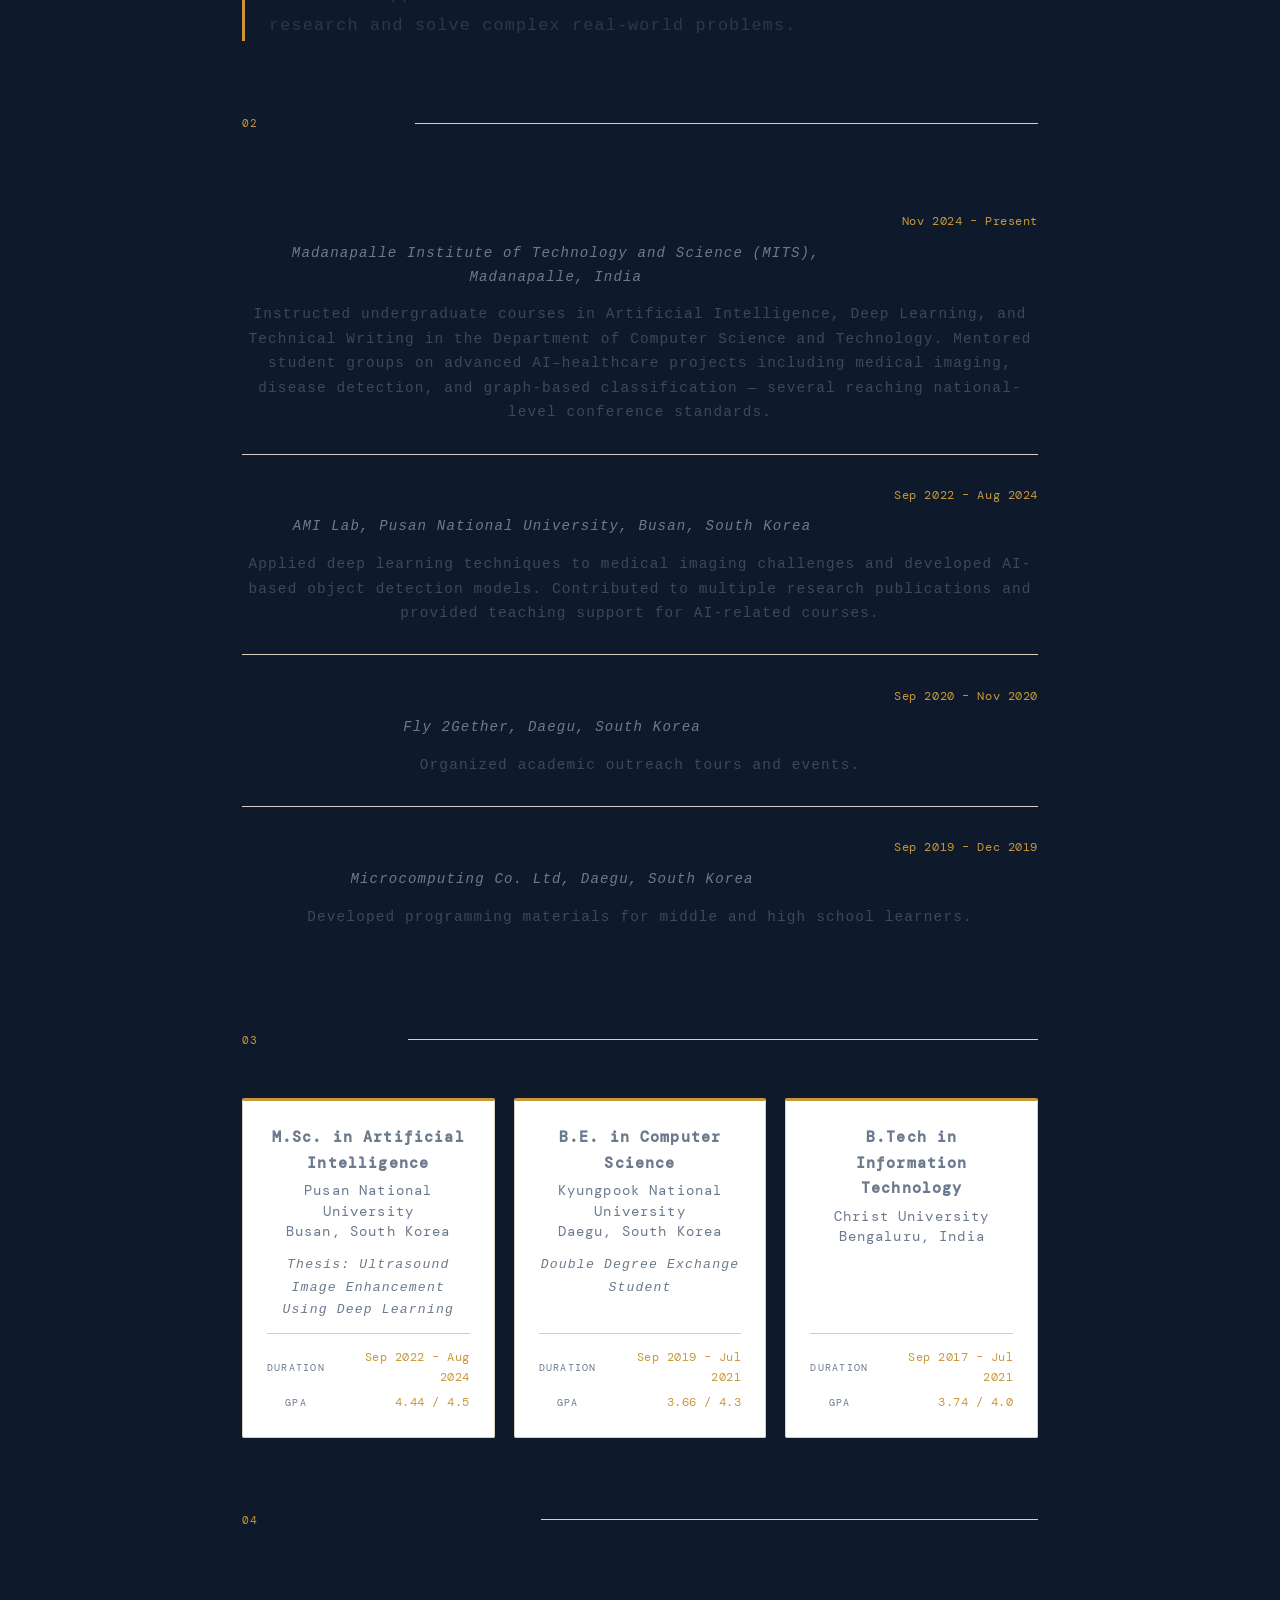
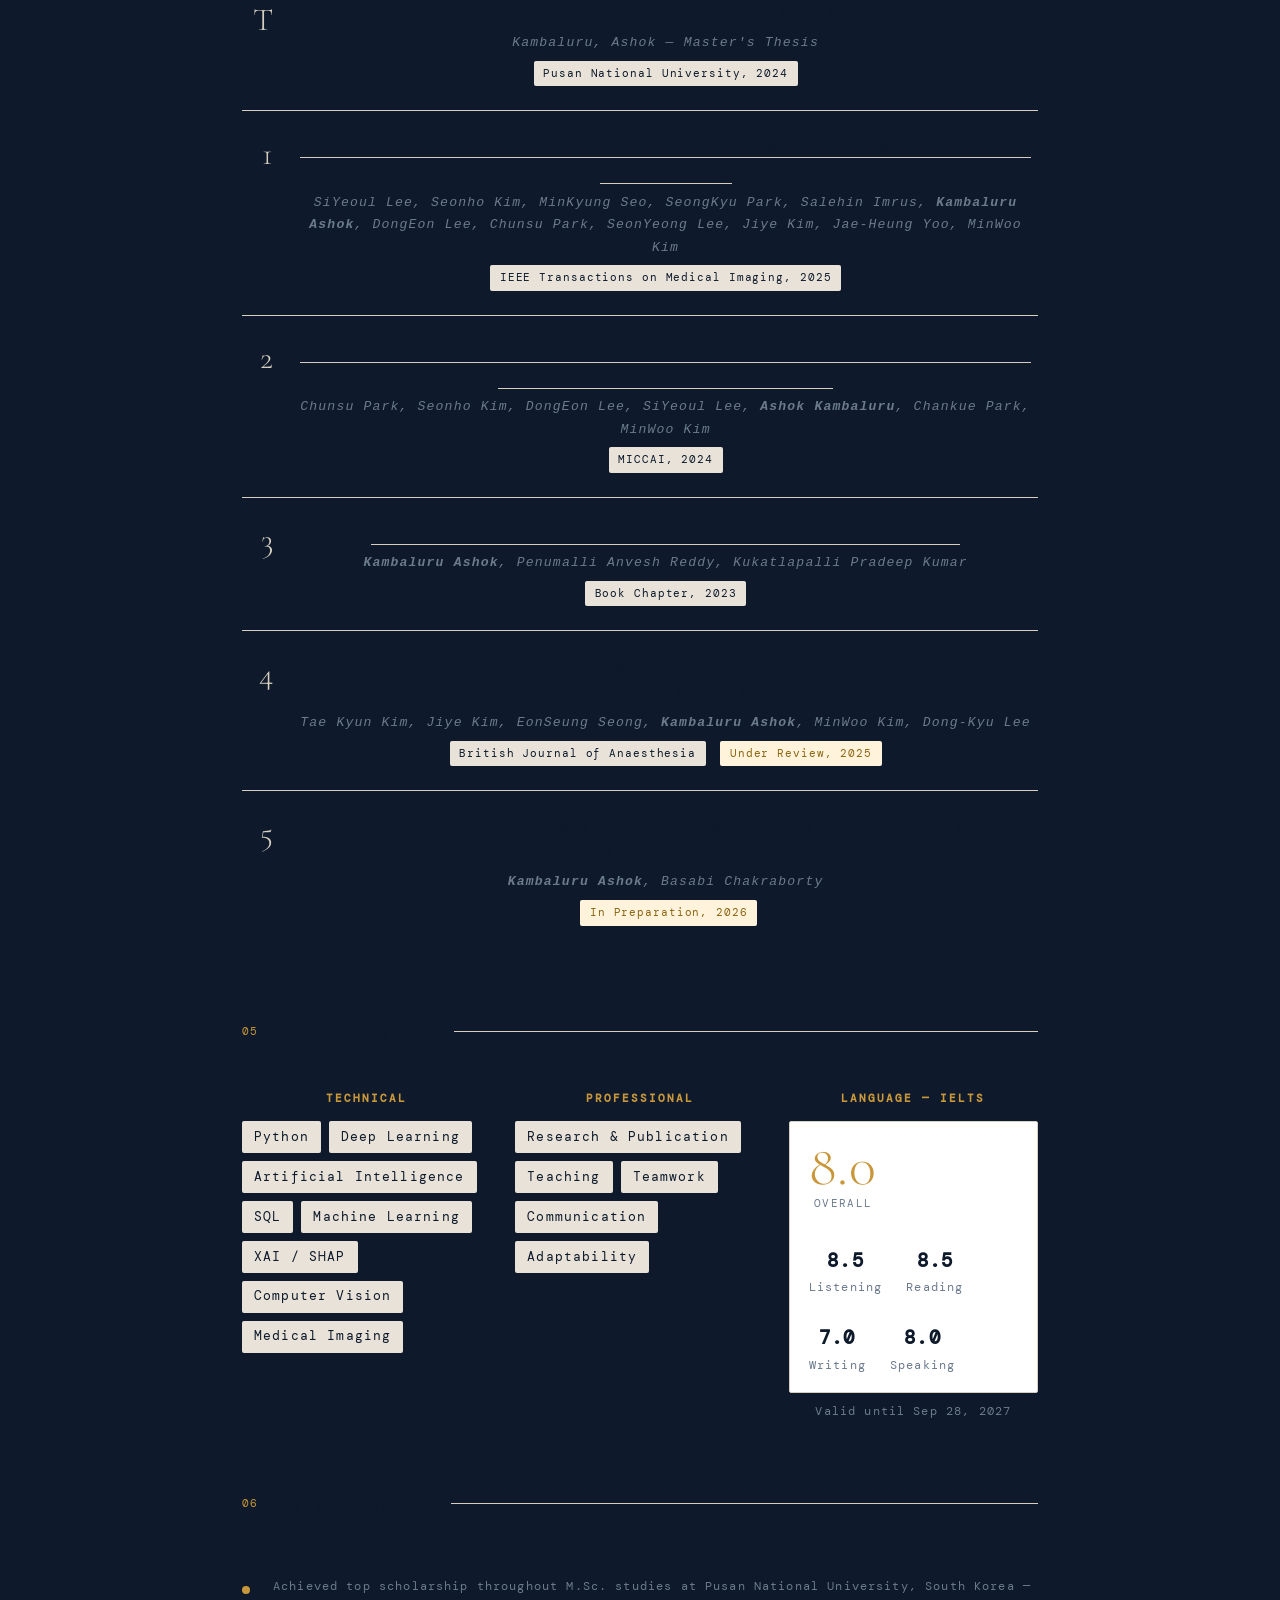
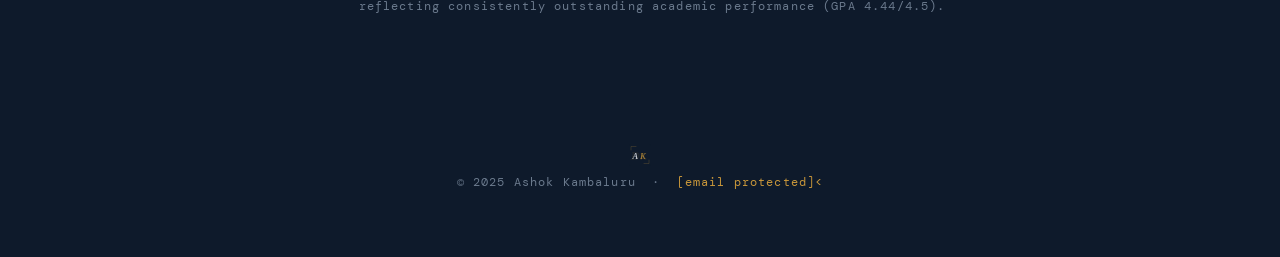
==== commit 0f90825e: "Add files via upload" ====
--- a/cv.html
+++ b/cv.html
@@ -4,6 +4,7 @@
   <meta charset="UTF-8" />
   <meta name="viewport" content="width=device-width, initial-scale=1.0"/>
   <title>Ashok Kambaluru — AI Researcher</title>
+  <link rel="icon" type="image/svg+xml" href="[data-uri]">
   <link rel="preconnect" href="https://fonts.googleapis.com">
   <link href="https://fonts.googleapis.com/css2?family=Cormorant+Garamond:ital,wght@0,300;0,400;0,600;1,300;1,400&family=DM+Mono:wght@300;400&family=Outfit:wght@300;400;500;600&display=swap" rel="stylesheet">
   <style>
@@ -635,11 +636,21 @@
         transition-duration: 0.01ms !important;
       }
     }
+
+    /* ─── CANVAS BG ─────────────────────────────────── */
+    #bg-canvas {
+      position: fixed; inset: 0;
+      z-index: 0; pointer-events: none;
+      opacity: 0.35;
+    }
+    header, nav, main, footer { position: relative; z-index: 1; }
   </style>
 </head>
 <body>
 
 <!-- ── HEADER ───────────────────────────────────────────── -->
+<canvas id="bg-canvas" aria-hidden="true"></canvas>
+
 <canvas id="bg-canvas" aria-hidden="true"></canvas>
 
 <header role="banner">
@@ -674,15 +685,20 @@
 </header>
 
 <!-- ── NAV ──────────────────────────────────────────────── -->
-<nav aria-label="Page sections">
-  <ul role="list">
-    <li><a href="#summary">Summary</a></li>
+<nav aria-label="Page navigation" style="background:var(--ink);border-top:1px solid rgba(255,255,255,0.07);position:sticky;top:0;z-index:100;">
+  <ul role="list" style="max-width:900px;margin:0 auto;display:flex;list-style:none;padding:0 1.5rem;overflow-x:auto;align-items:center;">
+    <li>
+      <a href="index.html" aria-label="Back to homepage" style="display:flex;align-items:center;gap:0.45rem;padding:0.85rem 1rem 0.85rem 0.4rem;margin-right:0.6rem;padding-right:1.2rem;border-right:1px solid rgba(255,255,255,0.08);font-family:'DM Mono',monospace;font-size:0.7rem;letter-spacing:0.1em;text-transform:uppercase;color:var(--accent);text-decoration:none;white-space:nowrap;">
+        <svg width="12" height="12" viewBox="0 0 24 24" fill="none" stroke="currentColor" stroke-width="2" aria-hidden="true"><path d="m3 9 9-7 9 7v11a2 2 0 0 1-2 2H5a2 2 0 0 1-2-2z"/><polyline points="9 22 9 12 15 12 15 22"/></svg>
+        Home
+      </a>
+    </li>
+    <li><a href="#summary" style="display:block;padding:0.85rem 1rem;font-family:'DM Mono',monospace;font-size:0.72rem;letter-spacing:0.12em;text-transform:uppercase;color:#8a97a6;text-decoration:none;white-space:nowrap;">Summary</a></li>
     <li><a href="#experience">Experience</a></li>
     <li><a href="#education">Education</a></li>
     <li><a href="#publications">Publications</a></li>
     <li><a href="#skills">Skills</a></li>
     <li><a href="#achievements">Achievements</a></li>
-    <!-- <li><a href="#documents">Documents</a></li> -->
   </ul>
 </nav>
 
@@ -989,9 +1005,1041 @@
 
 <footer role="contentinfo">
   <div class="footer-inner">
-    <img src="[data-uri]" alt="AK Logo" class="footer-logo" />
-    <p>© 2025 Ashok Kambaluru &nbsp;·&nbsp; <a href="mailto:kambaluri.ashok@gmail.com">kambaluri.ashok@gmail.com</a> &nbsp;·&nbsp; <a href="index.html">← Home</a></p>
+    <img src="[data-uri]" alt="AK Logo" class="footer-logo" style="width:22px;height:22px;opacity:0.75;flex-shrink:0;" />
+    <p>© 2025 Ashok Kambaluru &nbsp;·&nbsp; <a href="mailto:kambaluri.ashok@gmail.com">kambaluri.ashok@gmail.com</a> &nbsp;·&nbsp; <a href="index.html">← Home</a></p>OCTYPE html>
+<html lang="en">
+<head>
+  <meta charset="UTF-8" />
+  <meta name="viewport" content="width=device-width, initial-scale=1.0"/>
+  <title>Ashok Kambaluru — AI Researcher</title>
+  <link rel="icon" type="image/svg+xml" href="[data-uri]">
+  <link rel="preconnect" href="https://fonts.googleapis.com">
+  <link href="https://fonts.googleapis.com/css2?family=Cormorant+Garamond:ital,wght@0,300;0,400;0,600;1,300;1,400&family=DM+Mono:wght@300;400&family=Outfit:wght@300;400;500;600&display=swap" rel="stylesheet">
+  <style>
+    :root {
+      --ink: #0e1a2b;
+      --paper: #f4f0e8;
+      --accent: #c9973a;
+      --accent-light: #e8c97a;
+      --muted: #6b7a8d;
+      --divider: #d6cfc0;
+      --card-bg: #ffffff;
+      --tag-bg: #e8e2d8;
+    }
+
+    *, *::before, *::after { box-sizing: border-box; margin: 0; padding: 0; }
+
+    html { scroll-behavior: smooth; }
+
+    body {
+      font-family: 'Outfit', sans-serif;
+      background-color: var(--paper);
+      color: var(--ink);
+      font-size: 16px;
+      line-height: 1.7;
+      overflow-x: hidden;
+    }
+
+
+    /* ─── CANVAS BG ─────────────────────────────────── */
+    #bg-canvas {
+      position: fixed; inset: 0;
+      z-index: 0; pointer-events: none;
+      opacity: 0.4;
+    }
+    header, nav, main, footer { position: relative; z-index: 1; }
+    /* ─── HERO ─────────────────────────────────────────────── */
+    header {
+      background: var(--ink);
+      color: var(--paper);
+      padding: 5rem 2rem 4rem;
+      position: relative;
+      overflow: hidden;
+    }
+
+    header::before {
+      content: '';
+      position: absolute;
+      top: -80px; right: -80px;
+      width: 400px; height: 400px;
+      border-radius: 50%;
+      background: radial-gradient(circle, rgba(201,151,58,0.18) 0%, transparent 70%);
+      pointer-events: none;
+    }
+    header::after {
+      content: '';
+      position: absolute;
+      bottom: -60px; left: 10%;
+      width: 250px; height: 250px;
+      border-radius: 50%;
+      background: radial-gradient(circle, rgba(201,151,58,0.10) 0%, transparent 70%);
+      pointer-events: none;
+    }
+
+    .hero-inner {
+      max-width: 860px;
+      margin: 0 auto;
+      position: relative;
+      z-index: 1;
+    }
+
+    .hero-inner {
+      display: flex;
+      align-items: flex-start;
+      gap: 3rem;
+    }
+
+    .hero-text { flex: 1; }
+
+    .hero-photo {
+      flex-shrink: 0;
+      width: 140px;
+      height: 140px;
+      border-radius: 50%;
+      object-fit: cover;
+      object-position: center top;
+      border: 3px solid rgba(201,151,58,0.5);
+      box-shadow: 0 0 0 6px rgba(201,151,58,0.12), 0 8px 32px rgba(0,0,0,0.3);
+      opacity: 0;
+      animation: fadeUp 0.7s 0.2s forwards;
+      align-self: center;
+    }
+
+    @media (max-width: 600px) {
+      .hero-inner { flex-direction: column-reverse; gap: 1.5rem; align-items: flex-start; }
+      .hero-photo { width: 100px; height: 100px; }
+    }
+
+    .hero-label {
+      font-family: 'DM Mono', monospace;
+      font-size: 0.72rem;
+      letter-spacing: 0.22em;
+      text-transform: uppercase;
+      color: var(--accent);
+      margin-bottom: 1rem;
+      opacity: 0;
+      animation: fadeUp 0.6s 0.1s forwards;
+    }
+
+    h1 {
+      font-family: 'Cormorant Garamond', serif;
+      font-size: clamp(3rem, 8vw, 5.5rem);
+      font-weight: 300;
+      letter-spacing: -0.01em;
+      line-height: 1.05;
+      color: #fff;
+      opacity: 0;
+      animation: fadeUp 0.7s 0.25s forwards;
+    }
+
+    h1 em {
+      font-style: italic;
+      color: var(--accent-light);
+    }
+
+    .hero-tagline {
+      margin-top: 1.2rem;
+      font-size: 0.9rem;
+      font-weight: 300;
+      color: #aab3bf;
+      letter-spacing: 0.04em;
+      opacity: 0;
+      animation: fadeUp 0.7s 0.4s forwards;
+    }
+
+    .hero-contacts {
+      display: flex;
+      flex-wrap: wrap;
+      gap: 1.5rem;
+      margin-top: 2.5rem;
+      opacity: 0;
+      animation: fadeUp 0.7s 0.55s forwards;
+    }
+
+    .hero-contacts a, .hero-contacts span {
+      font-family: 'DM Mono', monospace;
+      font-size: 0.78rem;
+      color: #c8d2db;
+      text-decoration: none;
+      display: flex;
+      align-items: center;
+      gap: 0.45rem;
+      transition: color 0.2s;
+    }
+    .hero-contacts a:hover { color: var(--accent-light); }
+
+    .contact-icon {
+      width: 16px; height: 16px;
+      flex-shrink: 0;
+      opacity: 0.7;
+    }
+
+    /* ─── NAV ──────────────────────────────────────────────── */
+    nav {
+      background: var(--ink);
+      border-top: 1px solid rgba(255,255,255,0.07);
+      position: sticky;
+      top: 0;
+      z-index: 100;
+    }
+
+    nav ul {
+      max-width: 860px;
+      margin: 0 auto;
+      display: flex;
+      gap: 0;
+      list-style: none;
+      padding: 0 2rem;
+      overflow-x: auto;
+    }
+
+    nav a {
+      display: block;
+      padding: 0.85rem 1.1rem;
+      font-family: 'DM Mono', monospace;
+      font-size: 0.72rem;
+      letter-spacing: 0.12em;
+      text-transform: uppercase;
+      color: #8a97a6;
+      text-decoration: none;
+      transition: color 0.2s;
+      white-space: nowrap;
+    }
+    nav a:hover { color: var(--accent-light); }
+
+    /* ─── MAIN LAYOUT ──────────────────────────────────────── */
+    main {
+      max-width: 860px;
+      margin: 0 auto;
+      padding: 0 2rem 5rem;
+    }
+
+    .section {
+      padding: 3.5rem 0 0;
+      opacity: 1;
+      transform: translateY(0);
+      transition: none;
+    }
+    .section.animate {
+      opacity: 0;
+      transform: translateY(20px);
+      transition: opacity 0.5s ease, transform 0.5s ease;
+    }
+    .section.animate.visible {
+      opacity: 1;
+      transform: translateY(0);
+    }
+
+    .section-header {
+      display: flex;
+      align-items: center;
+      gap: 1rem;
+      margin-bottom: 2rem;
+    }
+
+    .section-num {
+      font-family: 'DM Mono', monospace;
+      font-size: 0.68rem;
+      color: var(--accent);
+      letter-spacing: 0.1em;
+    }
+
+    h2 {
+      font-family: 'Cormorant Garamond', serif;
+      font-size: 1.9rem;
+      font-weight: 400;
+      color: var(--ink);
+      letter-spacing: -0.01em;
+    }
+
+    .section-line {
+      flex: 1;
+      height: 1px;
+      background: var(--divider);
+    }
+
+    /* ─── SUMMARY ──────────────────────────────────────────── */
+    .summary-text {
+      font-size: 1.05rem;
+      font-weight: 300;
+      line-height: 1.85;
+      color: #2a3a4a;
+      max-width: 680px;
+      border-left: 3px solid var(--accent);
+      padding-left: 1.5rem;
+      text-align: justify;
+      hyphens: auto;
+    }
+
+    /* ─── EXPERIENCE ───────────────────────────────────────── */
+    .exp-item {
+      display: grid;
+      grid-template-columns: 1fr auto;
+      gap: 0.3rem 2rem;
+      padding: 1.8rem 0;
+      border-bottom: 1px solid var(--divider);
+    }
+    .exp-item:last-child { border-bottom: none; }
+
+    .exp-role {
+      font-weight: 600;
+      font-size: 1rem;
+      color: var(--ink);
+    }
+
+    .exp-date {
+      font-family: 'DM Mono', monospace;
+      font-size: 0.72rem;
+      color: var(--accent);
+      letter-spacing: 0.05em;
+      white-space: nowrap;
+      padding-top: 0.15rem;
+    }
+
+    .exp-org {
+      font-style: italic;
+      font-size: 0.88rem;
+      color: var(--muted);
+      grid-column: 1;
+    }
+
+    .exp-desc {
+      grid-column: 1 / -1;
+      font-size: 0.9rem;
+      font-weight: 300;
+      color: #3a4a5a;
+      margin-top: 0.5rem;
+    }
+
+    /* ─── EDUCATION ────────────────────────────────────────── */
+    .edu-grid {
+      display: grid;
+      grid-template-columns: repeat(auto-fit, minmax(240px, 1fr));
+      gap: 1.2rem;
+    }
+
+    .edu-card {
+      background: var(--card-bg);
+      border: 1px solid var(--divider);
+      border-top: 3px solid var(--accent);
+      padding: 1.5rem;
+      border-radius: 2px;
+      transition: box-shadow 0.25s, transform 0.25s;
+      display: flex;
+      flex-direction: column;
+    }
+    .edu-card:hover {
+      box-shadow: 0 8px 30px rgba(14,26,43,0.10);
+      transform: translateY(-3px);
+    }
+
+    .edu-degree {
+      font-weight: 600;
+      font-size: 0.95rem;
+      margin-bottom: 0.3rem;
+    }
+
+    .edu-uni {
+      font-size: 0.85rem;
+      color: var(--muted);
+      margin-bottom: 0.75rem;
+      line-height: 1.5;
+    }
+
+    .edu-note {
+      font-size: 0.82rem;
+      color: var(--muted);
+      font-style: italic;
+      margin-bottom: 0.75rem;
+      flex: 1;
+    }
+
+    .edu-meta {
+      display: grid;
+      grid-template-columns: auto 1fr;
+      gap: 0.35rem 1.2rem;
+      border-top: 1px solid var(--divider);
+      padding-top: 0.85rem;
+      margin-top: auto;
+      align-items: center;
+    }
+
+    .edu-meta-label {
+      font-family: 'DM Mono', monospace;
+      font-size: 0.65rem;
+      letter-spacing: 0.12em;
+      text-transform: uppercase;
+      color: var(--muted);
+      white-space: nowrap;
+    }
+
+    .edu-meta-value {
+      font-family: 'DM Mono', monospace;
+      font-size: 0.73rem;
+      color: var(--accent);
+      letter-spacing: 0.04em;
+      font-weight: 400;
+      text-align: right;
+    }
+
+    /* ─── PUBLICATIONS ─────────────────────────────────────── */
+    .pub-item {
+      padding: 1.5rem 0;
+      border-bottom: 1px solid var(--divider);
+      display: grid;
+      grid-template-columns: auto 1fr;
+      gap: 0 1.2rem;
+    }
+    .pub-item:last-child { border-bottom: none; }
+
+    .pub-num {
+      font-family: 'Cormorant Garamond', serif;
+      font-size: 2rem;
+      font-weight: 300;
+      color: var(--divider);
+      line-height: 1;
+      padding-top: 0.15rem;
+      min-width: 2rem;
+      text-align: right;
+    }
+
+    .pub-title {
+      font-weight: 600;
+      font-size: 0.95rem;
+      color: var(--ink);
+      margin-bottom: 0.3rem;
+    }
+
+    .pub-authors {
+      font-size: 0.82rem;
+      color: var(--muted);
+      font-style: italic;
+      margin-bottom: 0.4rem;
+    }
+
+    .pub-venue {
+      display: inline-block;
+      font-family: 'DM Mono', monospace;
+      font-size: 0.7rem;
+      letter-spacing: 0.08em;
+      background: var(--tag-bg);
+      color: var(--ink);
+      padding: 0.2rem 0.6rem;
+      border-radius: 2px;
+    }
+
+    .pub-status {
+      display: inline-block;
+      font-family: 'DM Mono', monospace;
+      font-size: 0.7rem;
+      letter-spacing: 0.08em;
+      background: #fff3dc;
+      color: #8a6510;
+      padding: 0.2rem 0.6rem;
+      border-radius: 2px;
+      margin-left: 0.4rem;
+    }
+
+    .pub-title a {
+      color: var(--ink);
+      text-decoration: none;
+      border-bottom: 1px solid var(--divider);
+      transition: color 0.2s, border-color 0.2s;
+    }
+    .pub-title a:hover {
+      color: var(--accent);
+      border-color: var(--accent);
+    }
+
+    /* ─── DOCUMENTS ────────────────────────────────────────── */
+    .docs-grid {
+      display: grid;
+      grid-template-columns: repeat(auto-fill, minmax(220px, 1fr));
+      gap: 1rem;
+    }
+
+    .doc-card {
+      background: var(--card-bg);
+      border: 1px solid var(--divider);
+      border-radius: 2px;
+      padding: 1.2rem 1.4rem;
+      display: flex;
+      align-items: center;
+      gap: 1rem;
+      text-decoration: none;
+      color: var(--ink);
+      transition: box-shadow 0.2s, transform 0.2s, border-color 0.2s;
+    }
+    .doc-card:hover {
+      box-shadow: 0 6px 24px rgba(14,26,43,0.10);
+      transform: translateY(-2px);
+      border-color: var(--accent);
+    }
+
+    .doc-icon {
+      width: 36px; height: 36px;
+      flex-shrink: 0;
+      background: var(--tag-bg);
+      border-radius: 4px;
+      display: flex;
+      align-items: center;
+      justify-content: center;
+    }
+
+    .doc-icon svg {
+      width: 18px; height: 18px;
+      color: var(--accent);
+    }
+
+    .doc-info {}
+
+    .doc-name {
+      font-weight: 600;
+      font-size: 0.88rem;
+      margin-bottom: 0.2rem;
+    }
+
+    .doc-meta {
+      font-family: 'DM Mono', monospace;
+      font-size: 0.68rem;
+      color: var(--muted);
+      letter-spacing: 0.06em;
+    }
+
+    /* ─── SKILLS ───────────────────────────────────────────── */
+    .skills-grid {
+      display: grid;
+      grid-template-columns: repeat(auto-fit, minmax(200px, 1fr));
+      gap: 1.5rem;
+    }
+
+    .skill-group h3 {
+      font-family: 'DM Mono', monospace;
+      font-size: 0.7rem;
+      letter-spacing: 0.18em;
+      text-transform: uppercase;
+      color: var(--accent);
+      margin-bottom: 0.8rem;
+    }
+
+    .skill-tags {
+      display: flex;
+      flex-wrap: wrap;
+      gap: 0.5rem;
+    }
+
+    .skill-tag {
+      background: var(--tag-bg);
+      color: var(--ink);
+      font-size: 0.82rem;
+      padding: 0.3rem 0.75rem;
+      border-radius: 2px;
+      font-weight: 400;
+    }
+
+    /* ─── IELTS ────────────────────────────────────────────── */
+    .ielts-box {
+      background: var(--card-bg);
+      border: 1px solid var(--divider);
+      padding: 1.5rem 2rem;
+      border-radius: 2px;
+      display: flex;
+      flex-wrap: wrap;
+      gap: 2rem;
+      align-items: center;
+    }
+
+    .ielts-overall {
+      text-align: center;
+    }
+
+    .ielts-score {
+      font-family: 'Cormorant Garamond', serif;
+      font-size: 3.5rem;
+      font-weight: 300;
+      color: var(--accent);
+      line-height: 1;
+    }
+
+    .ielts-label {
+      font-family: 'DM Mono', monospace;
+      font-size: 0.68rem;
+      letter-spacing: 0.12em;
+      text-transform: uppercase;
+      color: var(--muted);
+    }
+
+    .ielts-breakdown {
+      display: flex;
+      gap: 1.5rem;
+      flex-wrap: wrap;
+    }
+
+    .ielts-sub {
+      text-align: center;
+    }
+
+    .ielts-sub-score {
+      font-weight: 600;
+      font-size: 1.2rem;
+      color: var(--ink);
+    }
+
+    .ielts-sub-label {
+      font-size: 0.78rem;
+      color: var(--muted);
+    }
+
+    /* ─── ACHIEVEMENTS ─────────────────────────────────────── */
+    .achievement-item {
+      display: flex;
+      gap: 1rem;
+      align-items: flex-start;
+      padding: 1rem 0;
+    }
+
+    .ach-bullet {
+      width: 8px; height: 8px;
+      background: var(--accent);
+      border-radius: 50%;
+      flex-shrink: 0;
+      margin-top: 0.55rem;
+    }
+
+    /* ─── FOOTER ───────────────────────────────────────────── */
+    footer {
+      background: var(--ink);
+      color: #6b7a8d;
+      text-align: center;
+      padding: 2rem;
+      font-family: 'DM Mono', monospace;
+      font-size: 0.72rem;
+      letter-spacing: 0.1em;
+    }
+
+    footer a { color: var(--accent); text-decoration: none; }
+
+    /* ─── ANIMATIONS ───────────────────────────────────────── */
+    @keyframes fadeUp {
+      from { opacity: 0; transform: translateY(18px); }
+      to   { opacity: 1; transform: translateY(0); }
+    }
+
+    /* ─── RESPONSIVE ───────────────────────────────────────── */
+    @media (max-width: 600px) {
+      .exp-item { grid-template-columns: 1fr; }
+      .exp-date { grid-column: 1; }
+      .ielts-box { flex-direction: column; }
+    }
+
+    /* ─── ACCESSIBILITY ────────────────────────────────────── */
+    :focus-visible {
+      outline: 3px solid var(--accent);
+      outline-offset: 3px;
+    }
+
+    @media (prefers-reduced-motion: reduce) {
+      *, *::before, *::after {
+        animation-duration: 0.01ms !important;
+        transition-duration: 0.01ms !important;
+      }
+    }
+
+    /* ─── CANVAS BG ─────────────────────────────────── */
+    #bg-canvas {
+      position: fixed; inset: 0;
+      z-index: 0; pointer-events: none;
+      opacity: 0.35;
+    }
+    header, nav, main, footer { position: relative; z-index: 1; }
+  </style>
+</head>
+<body>
+
+<!-- ── HEADER ───────────────────────────────────────────── -->
+<canvas id="bg-canvas" aria-hidden="true"></canvas>
+
+<canvas id="bg-canvas" aria-hidden="true"></canvas>
+
+<header role="banner">
+  <div class="hero-inner">
+    <div class="hero-text">
+    <p class="hero-label">Curriculum Vitae</p>
+    <h1>Ashok <em>Kambaluru</em></h1>
+    <p class="hero-tagline">Artificial Intelligence &nbsp;·&nbsp; XAI &nbsp;·&nbsp; Deep Learning &nbsp;·&nbsp; Computer Vision &nbsp;·&nbsp; Medical Imaging</p>
+    <div class="hero-contacts" aria-label="Contact information">
+      <a href="/cdn-cgi/l/email-protection#5a313b37383b362f2833743b293235311a3d373b333674393537" aria-label="Email Ashok">
+        <svg class="contact-icon" viewBox="0 0 24 24" fill="none" stroke="currentColor" stroke-width="1.5" aria-hidden="true"><rect x="2" y="4" width="20" height="16" rx="2"/><path d="m2 7 10 7 10-7"/></svg>
+        <a href="/cdn-cgi/l/email-protection#2249434f40434e57504b0c43514a4d4962454f434b4e0c414d4f">
+          <span>kambaluri [dot] ashok [at] gmail [dot] com</span>
+        </a>
+      </a>
+      <a href="tel:+918332040475" aria-label="Phone number">
+        <svg class="contact-icon" viewBox="0 0 24 24" fill="none" stroke="currentColor" stroke-width="1.5" aria-hidden="true"><path d="M22 16.92v3a2 2 0 0 1-2.18 2 19.79 19.79 0 0 1-8.63-3.07A19.5 19.5 0 0 1 4.15 12 19.79 19.79 0 0 1 1.08 3.4 2 2 0 0 1 3.06 1h3a2 2 0 0 1 2 1.72c.127.96.361 1.903.7 2.81a2 2 0 0 1-.45 2.11L7.09 8.91a16 16 0 0 0 6 6l1.27-1.27a2 2 0 0 1 2.11-.45c.907.339 1.85.573 2.81.7A2 2 0 0 1 22 16.92z"/></svg>
+        (+91) 8332040475
+      </a>
+      <span>
+        <svg class="contact-icon" viewBox="0 0 24 24" fill="none" stroke="currentColor" stroke-width="1.5" aria-hidden="true"><path d="M20 10c0 6-8 12-8 12s-8-6-8-12a8 8 0 0 1 16 0Z"/><circle cx="12" cy="10" r="3"/></svg>
+        Cuddapah, A.P, India
+      </span>
+      <a href="https://www.linkedin.com/in/ashok-kambaluru" target="_blank" rel="noopener noreferrer" aria-label="LinkedIn profile">
+        <svg class="contact-icon" viewBox="0 0 24 24" fill="currentColor" aria-hidden="true"><path d="M16 8a6 6 0 0 1 6 6v7h-4v-7a2 2 0 0 0-2-2 2 2 0 0 0-2 2v7h-4v-7a6 6 0 0 1 6-6zM2 9h4v12H2z"/><circle cx="4" cy="4" r="2"/></svg>
+        LinkedIn
+      </a>
+    </div>
+    </div>
+    <img src="[data-uri]" alt="Ashok Kambaluru" class="hero-photo" />
   </div>
-</footer>
-
-<script data-cfasync="false" src="/cdn-cgi/scripts/5c5dd728/clo+</header>
+
+<!-- ── NAV ──────────────────────────────────────────────── -->
+<nav aria-label="Page navigation" style="background:var(--ink);border-top:1px solid rgba(255,255,255,0.07);position:sticky;top:0;z-index:100;">
+  <ul role="list" style="max-width:900px;margin:0 auto;display:flex;list-style:none;padding:0 1.5rem;overflow-x:auto;align-items:center;">
+    <li>
+      <a href="index.html" aria-label="Back to homepage" style="display:flex;align-items:center;gap:0.45rem;padding:0.85rem 1rem 0.85rem 0.4rem;margin-right:0.6rem;padding-right:1.2rem;border-right:1px solid rgba(255,255,255,0.08);font-family:'DM Mono',monospace;font-size:0.7rem;letter-spacing:0.1em;text-transform:uppercase;color:var(--accent);text-decoration:none;white-space:nowrap;">
+        <svg width="12" height="12" viewBox="0 0 24 24" fill="none" stroke="currentColor" stroke-width="2" aria-hidden="true"><path d="m3 9 9-7 9 7v11a2 2 0 0 1-2 2H5a2 2 0 0 1-2-2z"/><polyline points="9 22 9 12 15 12 15 22"/></svg>
+        Home
+      </a>
+    </li>
+    <li><a href="#summary" style="display:block;padding:0.85rem 1rem;font-family:'DM Mono',monospace;font-size:0.72rem;letter-spacing:0.12em;text-transform:uppercase;color:#8a97a6;text-decoration:none;white-space:nowrap;">Summary</a></li>
+    <li><a href="#experience">Experience</a></li>
+    <li><a href="#education">Education</a></li>
+    <li><a href="#publications">Publications</a></li>
+    <li><a href="#skills">Skills</a></li>
+    <li><a href="#achievements">Achievements</a></li>
+  </ul>
+</nav>
+
+<!-- ── MAIN ─────────────────────────────────────────────── -->
+<main id="main-content">
+
+  <!-- SUMMARY -->
+  <section id="summary" class="section" aria-labelledby="summary-heading">
+    <div class="section-header">
+      <span class="section-num" aria-hidden="true">01</span>
+      <h2 id="summary-heading">Profile</h2>
+      <div class="section-line" aria-hidden="true"></div>
+    </div>
+    <p class="summary-text">
+      PhD aspirant with a robust research foundation in artificial intelligence, deep learning, and medical imaging. Skilled in explainable AI, collaborative research, and interdisciplinary teamwork, with multiple peer-reviewed publications. Driven by curiosity and a passion for advancing scientific knowledge — seeking doctoral opportunities to contribute to innovative AI research and solve complex real-world problems.
+    </p>
+  </section>
+
+  <!-- EXPERIENCE -->
+  <section id="experience" class="section" aria-labelledby="exp-heading">
+    <div class="section-header">
+      <span class="section-num" aria-hidden="true">02</span>
+      <h2 id="exp-heading">Experience</h2>
+      <div class="section-line" aria-hidden="true"></div>
+    </div>
+
+    <article class="exp-item">
+      <div class="exp-role">Assistant Professor</div>
+      <div class="exp-date">Nov 2024 – Present</div>
+      <div class="exp-org">Madanapalle Institute of Technology and Science (MITS), Madanapalle, India</div>
+      <p class="exp-desc">Instructed undergraduate courses in Artificial Intelligence, Deep Learning, and Technical Writing in the Department of Computer Science and Technology. Mentored student groups on advanced AI–healthcare projects including medical imaging, disease detection, and graph-based classification — several reaching national-level conference standards.</p>
+    </article>
+
+    <article class="exp-item">
+      <div class="exp-role">Student Researcher</div>
+      <div class="exp-date">Sep 2022 – Aug 2024</div>
+      <div class="exp-org">AMI Lab, Pusan National University, Busan, South Korea</div>
+      <p class="exp-desc">Applied deep learning techniques to medical imaging challenges and developed AI-based object detection models. Contributed to multiple research publications and provided teaching support for AI-related courses.</p>
+    </article>
+
+    <article class="exp-item">
+      <div class="exp-role">Intern</div>
+      <div class="exp-date">Sep 2020 – Nov 2020</div>
+      <div class="exp-org">Fly 2Gether, Daegu, South Korea</div>
+      <p class="exp-desc">Organized academic outreach tours and events.</p>
+    </article>
+
+    <article class="exp-item">
+      <div class="exp-role">Intern</div>
+      <div class="exp-date">Sep 2019 – Dec 2019</div>
+      <div class="exp-org">Microcomputing Co. Ltd, Daegu, South Korea</div>
+      <p class="exp-desc">Developed programming materials for middle and high school learners.</p>
+    </article>
+  </section>
+
+  <!-- EDUCATION -->
+  <section id="education" class="section" aria-labelledby="edu-heading">
+    <div class="section-header">
+      <span class="section-num" aria-hidden="true">03</span>
+      <h2 id="edu-heading">Education</h2>
+      <div class="section-line" aria-hidden="true"></div>
+    </div>
+    <div class="edu-grid">
+      <article class="edu-card">
+        <div class="edu-degree">M.Sc. in Artificial Intelligence</div>
+        <div class="edu-uni">Pusan National University<br>Busan, South Korea</div>
+        <p class="edu-note">Thesis: Ultrasound Image Enhancement Using Deep Learning</p>
+        <div class="edu-meta">
+          <span class="edu-meta-label">Duration</span>
+          <span class="edu-meta-value">Sep 2022 – Aug 2024</span>
+          <span class="edu-meta-label">GPA</span>
+          <span class="edu-meta-value">4.44 / 4.5</span>
+        </div>
+      </article>
+      <article class="edu-card">
+        <div class="edu-degree">B.E. in Computer Science</div>
+        <div class="edu-uni">Kyungpook National University<br>Daegu, South Korea</div>
+        <p class="edu-note">Double Degree Exchange Student</p>
+        <div class="edu-meta">
+          <span class="edu-meta-label">Duration</span>
+          <span class="edu-meta-value">Sep 2019 – Jul 2021</span>
+          <span class="edu-meta-label">GPA</span>
+          <span class="edu-meta-value">3.66 / 4.3</span>
+        </div>
+      </article>
+      <article class="edu-card">
+        <div class="edu-degree">B.Tech in Information Technology</div>
+        <div class="edu-uni">Christ University<br>Bengaluru, India</div>
+        <p class="edu-note">&nbsp;</p>
+        <div class="edu-meta">
+          <span class="edu-meta-label">Duration</span>
+          <span class="edu-meta-value">Sep 2017 – Jul 2021</span>
+          <span class="edu-meta-label">GPA</span>
+          <span class="edu-meta-value">3.74 / 4.0</span>
+        </div>
+      </article>
+    </div>
+  </section>
+
+  <!-- PUBLICATIONS -->
+  <section id="publications" class="section" aria-labelledby="pub-heading">
+    <div class="section-header">
+      <span class="section-num" aria-hidden="true">04</span>
+      <h2 id="pub-heading">Thesis &amp; Publications</h2>
+      <div class="section-line" aria-hidden="true"></div>
+    </div>
+
+    <article class="pub-item">
+      <div class="pub-num" aria-hidden="true">T</div>
+      <div>
+        <div class="pub-title">Ultrasound Image Enhancement Using Deep Learning</div>
+        <div class="pub-authors">Kambaluru, Ashok — Master's Thesis</div>
+        <span class="pub-venue">Pusan National University, 2024</span>
+      </div>
+    </article>
+
+    <article class="pub-item">
+      <div class="pub-num" aria-hidden="true">1</div>
+      <div>
+        <div class="pub-title"><a href="#" title="Link coming soon — replace with DOI">Enhancing Free-Hand 3D Photoacoustic and Ultrasound Reconstruction Using Deep Learning</a></div>
+        <div class="pub-authors">SiYeoul Lee, Seonho Kim, MinKyung Seo, SeongKyu Park, Salehin Imrus, <strong>Kambaluru Ashok</strong>, DongEon Lee, Chunsu Park, SeonYeong Lee, Jiye Kim, Jae-Heung Yoo, MinWoo Kim</div>
+        <span class="pub-venue">IEEE Transactions on Medical Imaging, 2025</span>
+      </div>
+    </article>
+
+    <article class="pub-item">
+      <div class="pub-num" aria-hidden="true">2</div>
+      <div>
+        <div class="pub-title"><a href="#" title="Link coming soon — replace with DOI">Capture-GAN: Conditional Attribute Preservation Through GAN for Artifact Removal in Dual-Energy CT Imaging</a></div>
+        <div class="pub-authors">Chunsu Park, Seonho Kim, DongEon Lee, SiYeoul Lee, <strong>Ashok Kambaluru</strong>, Chankue Park, MinWoo Kim</div>
+        <span class="pub-venue">MICCAI, 2024</span>
+      </div>
+    </article>
+
+    <article class="pub-item">
+      <div class="pub-num" aria-hidden="true">3</div>
+      <div>
+        <div class="pub-title"><a href="#" title="Link coming soon — replace with DOI">ML Algorithms and Their Approach on Covid-19 Data Analysis</a></div>
+        <div class="pub-authors"><strong>Kambaluru Ashok</strong>, Penumalli Anvesh Reddy, Kukatlapalli Pradeep Kumar</div>
+        <span class="pub-venue">Book Chapter, 2023</span>
+      </div>
+    </article>
+
+    <article class="pub-item">
+      <div class="pub-num" aria-hidden="true">4</div>
+      <div>
+        <div class="pub-title">Real-time Laryngeal Structure Detection for Assisting Endotracheal Intubation Procedure using Deep-Learning</div>
+        <div class="pub-authors">Tae Kyun Kim, Jiye Kim, EonSeung Seong, <strong>Kambaluru Ashok</strong>, MinWoo Kim, Dong-Kyu Lee</div>
+        <span class="pub-venue">British Journal of Anaesthesia</span>
+        <span class="pub-status">Under Review, 2025</span>
+      </div>
+    </article>
+
+    <article class="pub-item">
+      <div class="pub-num" aria-hidden="true">5</div>
+      <div>
+        <div class="pub-title">Evaluating the Effectiveness of SHAP-Based Feature Selection in XGBoost Classification</div>
+        <div class="pub-authors"><strong>Kambaluru Ashok</strong>, Basabi Chakraborty</div>
+        <span class="pub-status">In Preparation, 2026</span>
+      </div>
+    </article>
+  </section>
+
+  <!-- SKILLS -->
+  <section id="skills" class="section" aria-labelledby="skills-heading">
+    <div class="section-header">
+      <span class="section-num" aria-hidden="true">05</span>
+      <h2 id="skills-heading">Competencies</h2>
+      <div class="section-line" aria-hidden="true"></div>
+    </div>
+
+    <div class="skills-grid">
+      <div class="skill-group">
+        <h3>Technical</h3>
+        <div class="skill-tags" role="list">
+          <span class="skill-tag" role="listitem">Python</span>
+          <span class="skill-tag" role="listitem">Deep Learning</span>
+          <span class="skill-tag" role="listitem">Artificial Intelligence</span>
+          <span class="skill-tag" role="listitem">SQL</span>
+          <span class="skill-tag" role="listitem">Machine Learning</span>
+          <span class="skill-tag" role="listitem">XAI / SHAP</span>
+          <span class="skill-tag" role="listitem">Computer Vision</span>
+          <span class="skill-tag" role="listitem">Medical Imaging</span>
+        </div>
+      </div>
+      <div class="skill-group">
+        <h3>Professional</h3>
+        <div class="skill-tags" role="list">
+          <span class="skill-tag" role="listitem">Research &amp; Publication</span>
+          <span class="skill-tag" role="listitem">Teaching</span>
+          <span class="skill-tag" role="listitem">Teamwork</span>
+          <span class="skill-tag" role="listitem">Communication</span>
+          <span class="skill-tag" role="listitem">Adaptability</span>
+        </div>
+      </div>
+      <div class="skill-group">
+        <h3>Language — IELTS</h3>
+        <div class="ielts-box" style="margin-top:0.5rem;padding:1rem 1.2rem;">
+          <div class="ielts-overall">
+            <div class="ielts-score">8.0</div>
+            <div class="ielts-label">Overall</div>
+          </div>
+          <div class="ielts-breakdown">
+            <div class="ielts-sub"><div class="ielts-sub-score">8.5</div><div class="ielts-sub-label">Listening</div></div>
+            <div class="ielts-sub"><div class="ielts-sub-score">8.5</div><div class="ielts-sub-label">Reading</div></div>
+            <div class="ielts-sub"><div class="ielts-sub-score">7.0</div><div class="ielts-sub-label">Writing</div></div>
+            <div class="ielts-sub"><div class="ielts-sub-score">8.0</div><div class="ielts-sub-label">Speaking</div></div>
+          </div>
+        </div>
+        <p style="font-size:0.75rem;color:var(--muted);margin-top:0.5rem;font-family:'DM Mono',monospace;">Valid until Sep 28, 2027</p>
+      </div>
+    </div>
+  </section>
+
+  <!-- ACHIEVEMENTS -->
+  <section id="achievements" class="section" aria-labelledby="ach-heading">
+    <div class="section-header">
+      <span class="section-num" aria-hidden="true">06</span>
+      <h2 id="ach-heading">Achievements</h2>
+      <div class="section-line" aria-hidden="true"></div>
+    </div>
+    <div class="achievement-item">
+      <div class="ach-bullet" aria-hidden="true"></div>
+      <p>Achieved top scholarship throughout M.Sc. studies at Pusan National University, South Korea — reflecting consistently outstanding academic performance (GPA 4.44/4.5).</p>
+    </div>
+  </section>
+
+  <!-- DOCUMENTS -->
+  <!-- <section id="documents" class="section" aria-labelledby="docs-heading">
+    <div class="section-header">
+      <span class="section-num" aria-hidden="true">07</span>
+      <h2 id="docs-heading">Documents</h2>
+      <div class="section-line" aria-hidden="true"></div>
+    </div>
+    <div class="docs-grid">
+
+      <!-- TRANSCRIPTS -->
+      <!-- <a class="doc-card" href="files/transcript-pnu.pdf" target="_blank" rel="noopener" aria-label="Download PNU Transcript">
+        <div class="doc-icon">
+          <svg viewBox="0 0 24 24" fill="none" stroke="currentColor" stroke-width="1.8" aria-hidden="true"><path d="M14 2H6a2 2 0 0 0-2 2v16a2 2 0 0 0 2 2h12a2 2 0 0 0 2-2V8z"/><polyline points="14 2 14 8 20 8"/><line x1="16" y1="13" x2="8" y2="13"/><line x1="16" y1="17" x2="8" y2="17"/><polyline points="10 9 9 9 8 9"/></svg>
+        </div>
+        <div class="doc-info">
+          <div class="doc-name">Transcript — M.Sc.</div>
+          <div class="doc-meta">Pusan National University</div>
+        </div>
+      </a> -->
+
+      <!-- <a class="doc-card" href="files/transcript-christ.pdf" target="_blank" rel="noopener" aria-label="Download Christ University Transcript">
+        <div class="doc-icon">
+          <svg viewBox="0 0 24 24" fill="none" stroke="currentColor" stroke-width="1.8" aria-hidden="true"><path d="M14 2H6a2 2 0 0 0-2 2v16a2 2 0 0 0 2 2h12a2 2 0 0 0 2-2V8z"/><polyline points="14 2 14 8 20 8"/><line x1="16" y1="13" x2="8" y2="13"/><line x1="16" y1="17" x2="8" y2="17"/><polyline points="10 9 9 9 8 9"/></svg>
+        </div>
+        <div class="doc-info">
+          <div class="doc-name">Transcript — B.Tech</div>
+          <div class="doc-meta">Christ University</div>
+        </div>
+      </a> -->
+
+      <!-- CERTIFICATES -->
+      <!-- <a class="doc-card" href="files/certificate-msc.pdf" target="_blank" rel="noopener" aria-label="Download MSc Graduation Certificate">
+        <div class="doc-icon">
+          <svg viewBox="0 0 24 24" fill="none" stroke="currentColor" stroke-width="1.8" aria-hidden="true"><circle cx="12" cy="8" r="6"/><path d="M15.477 12.89 17 22l-5-3-5 3 1.523-9.11"/></svg>
+        </div>
+        <div class="doc-info">
+          <div class="doc-name">Certificate — M.Sc.</div>
+          <div class="doc-meta">Graduation Certificate</div>
+        </div>
+      </a>
+
+      <a class="doc-card" href="files/certificate-btech.pdf" target="_blank" rel="noopener" aria-label="Download BTech Graduation Certificate">
+        <div class="doc-icon">
+          <svg viewBox="0 0 24 24" fill="none" stroke="currentColor" stroke-width="1.8" aria-hidden="true"><circle cx="12" cy="8" r="6"/><path d="M15.477 12.89 17 22l-5-3-5 3 1.523-9.11"/></svg>
+        </div>
+        <div class="doc-info">
+          <div class="doc-name">Certificate — B.Tech</div>
+          <div class="doc-meta">Graduation Certificate</div>
+        </div>
+      </a> -->
+
+      <!-- RESUMES -->
+      <!-- <a class="doc-card" href="files/resume.pdf" target="_blank" rel="noopener" aria-label="Download Resume PDF">
+        <div class="doc-icon">
+          <svg viewBox="0 0 24 24" fill="none" stroke="currentColor" stroke-width="1.8" aria-hidden="true"><path d="M20 7H4a2 2 0 0 0-2 2v6a2 2 0 0 0 2 2h16a2 2 0 0 0 2-2V9a2 2 0 0 0-2-2z"/><path d="M16 21V5a2 2 0 0 0-2-2h-4a2 2 0 0 0-2 2v16"/></svg>
+        </div>
+        <div class="doc-info">
+          <div class="doc-name">Resume</div>
+          <div class="doc-meta">Standard Version · PDF</div>
+        </div>
+      </a>
+
+      <a class="doc-card" href="files/resume-europass.pdf" t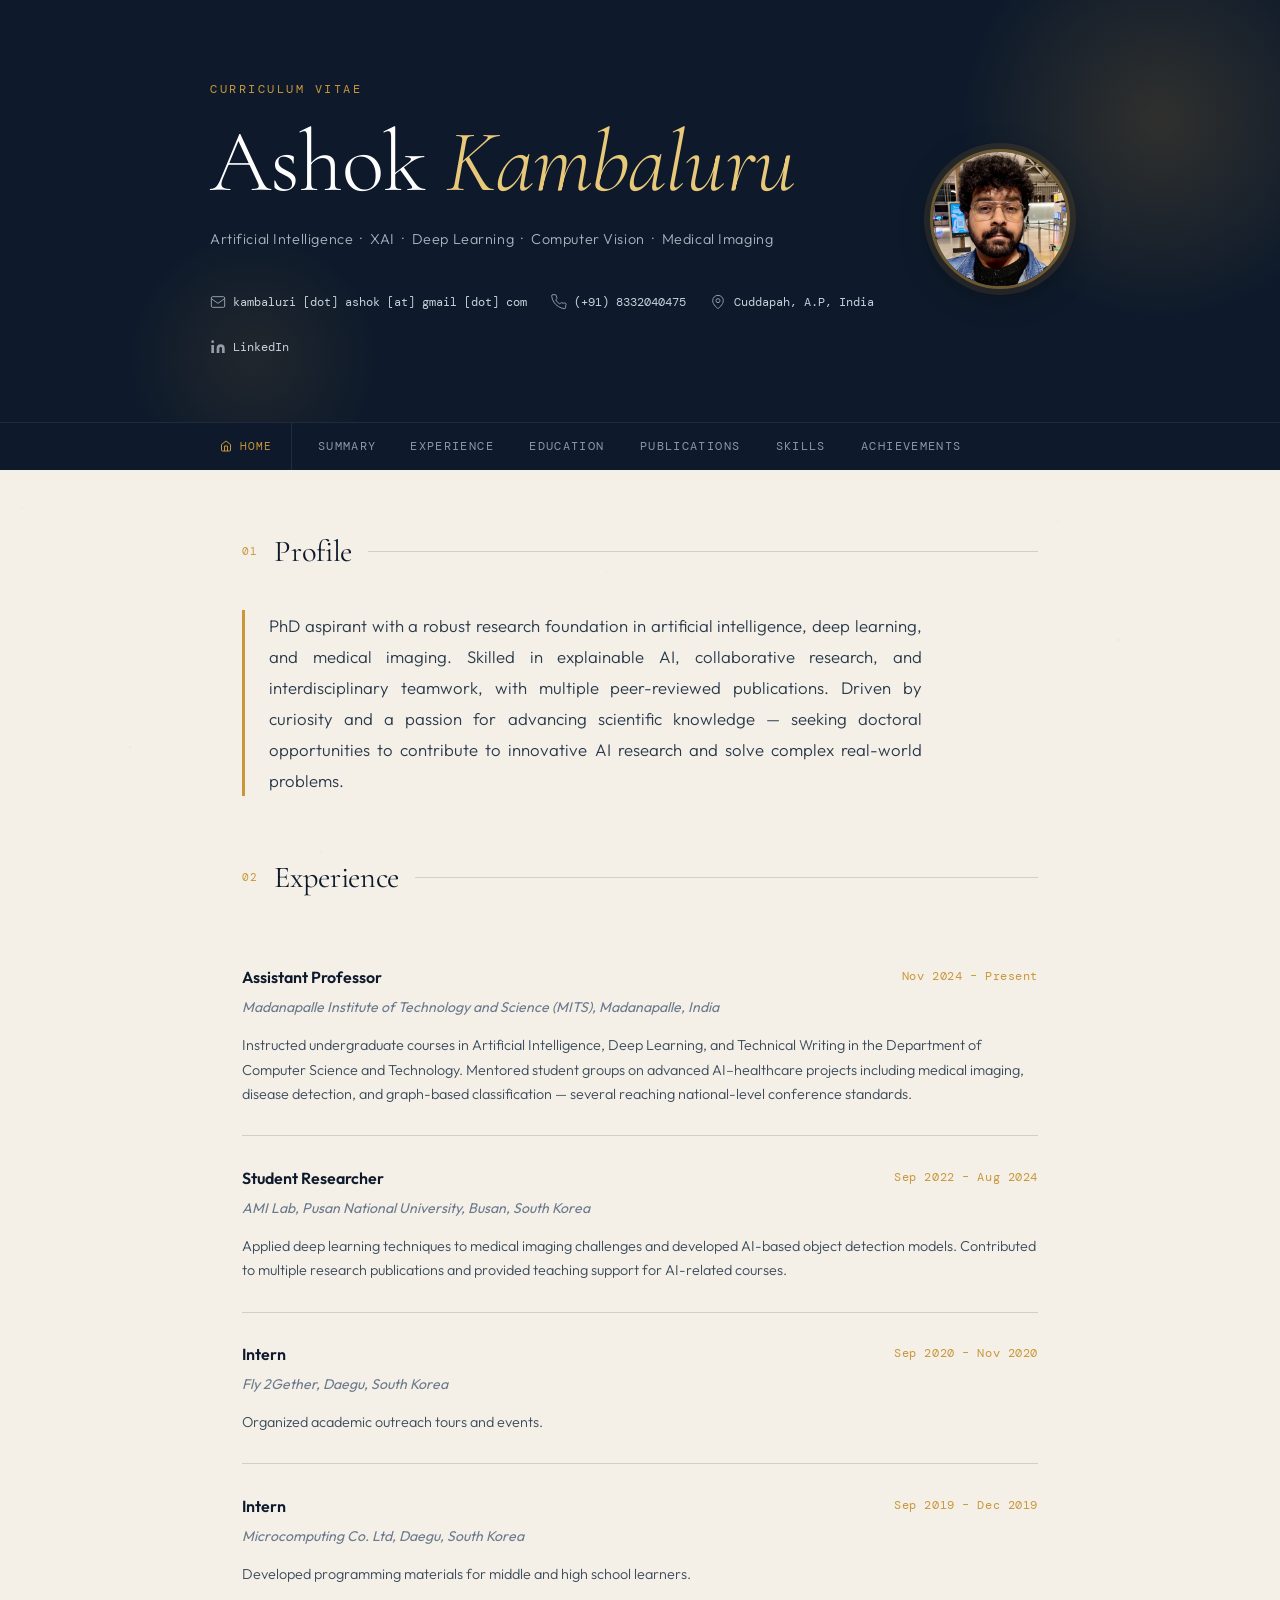
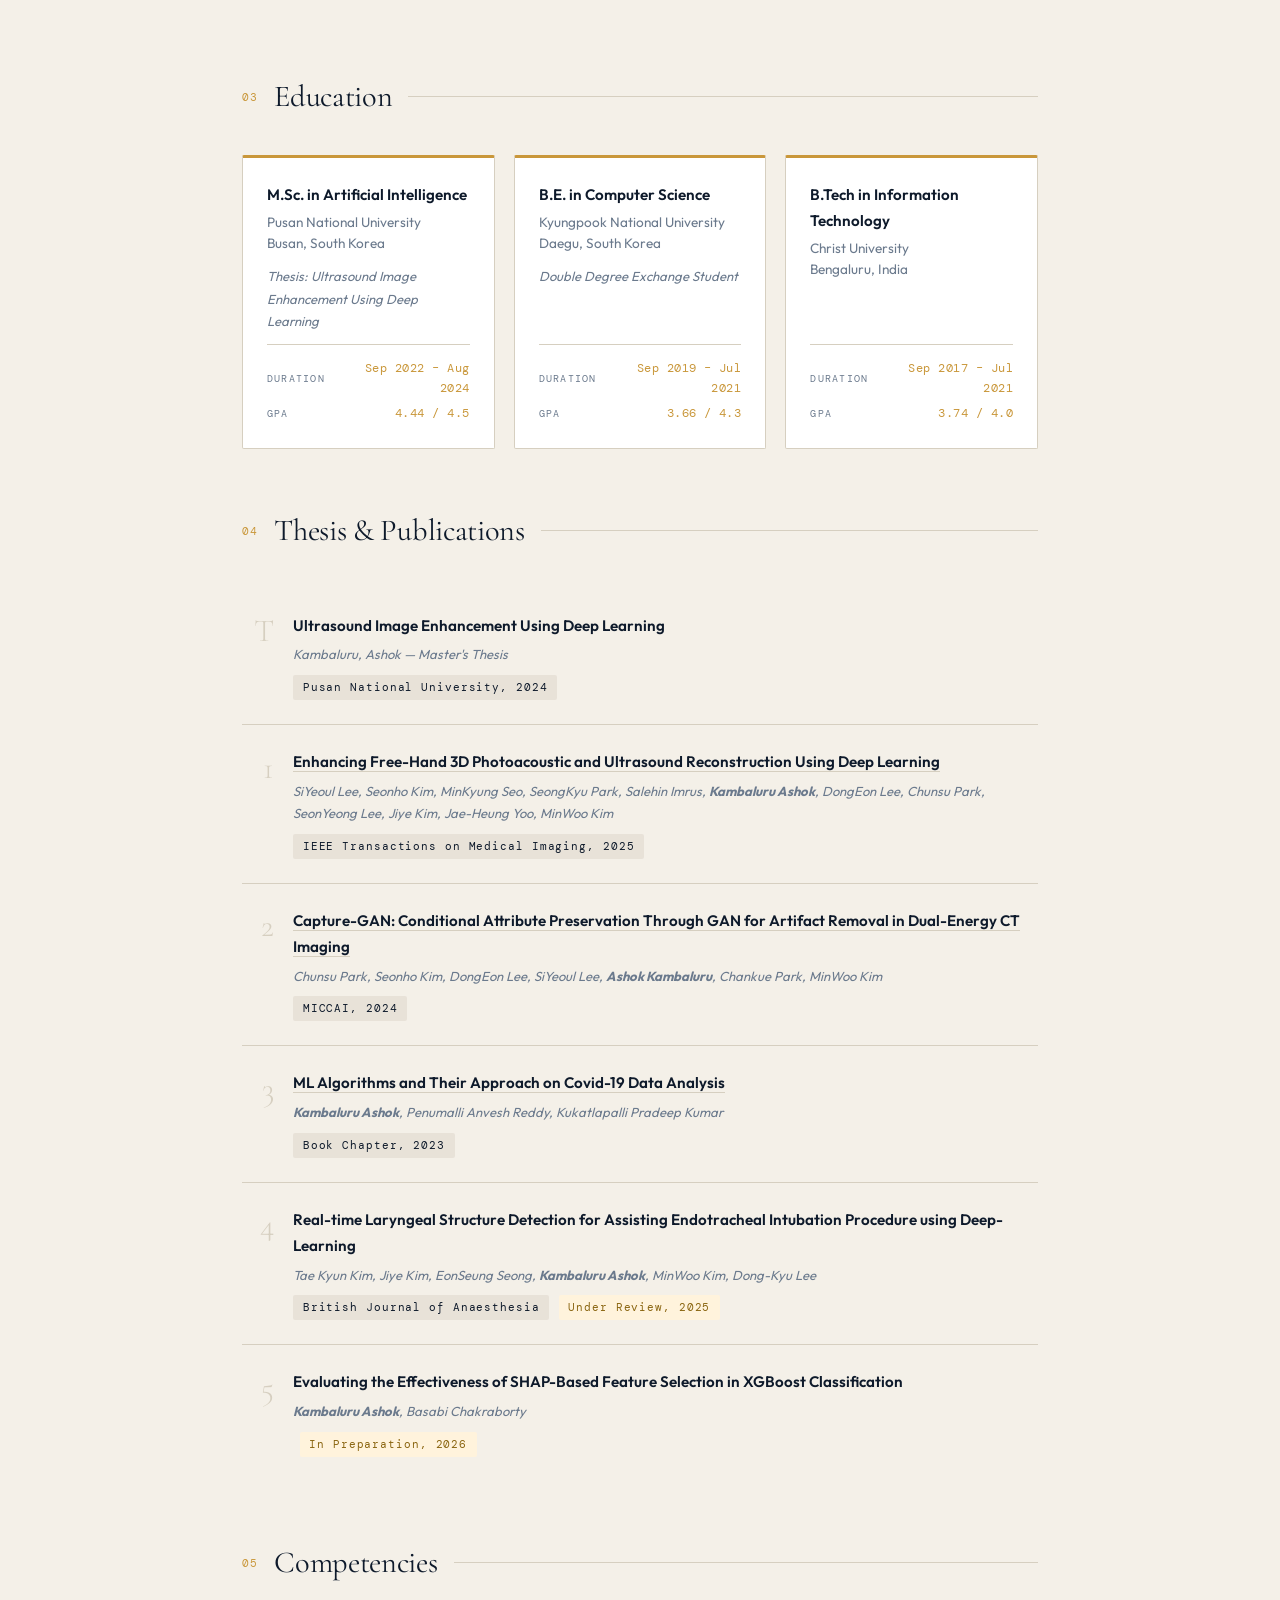
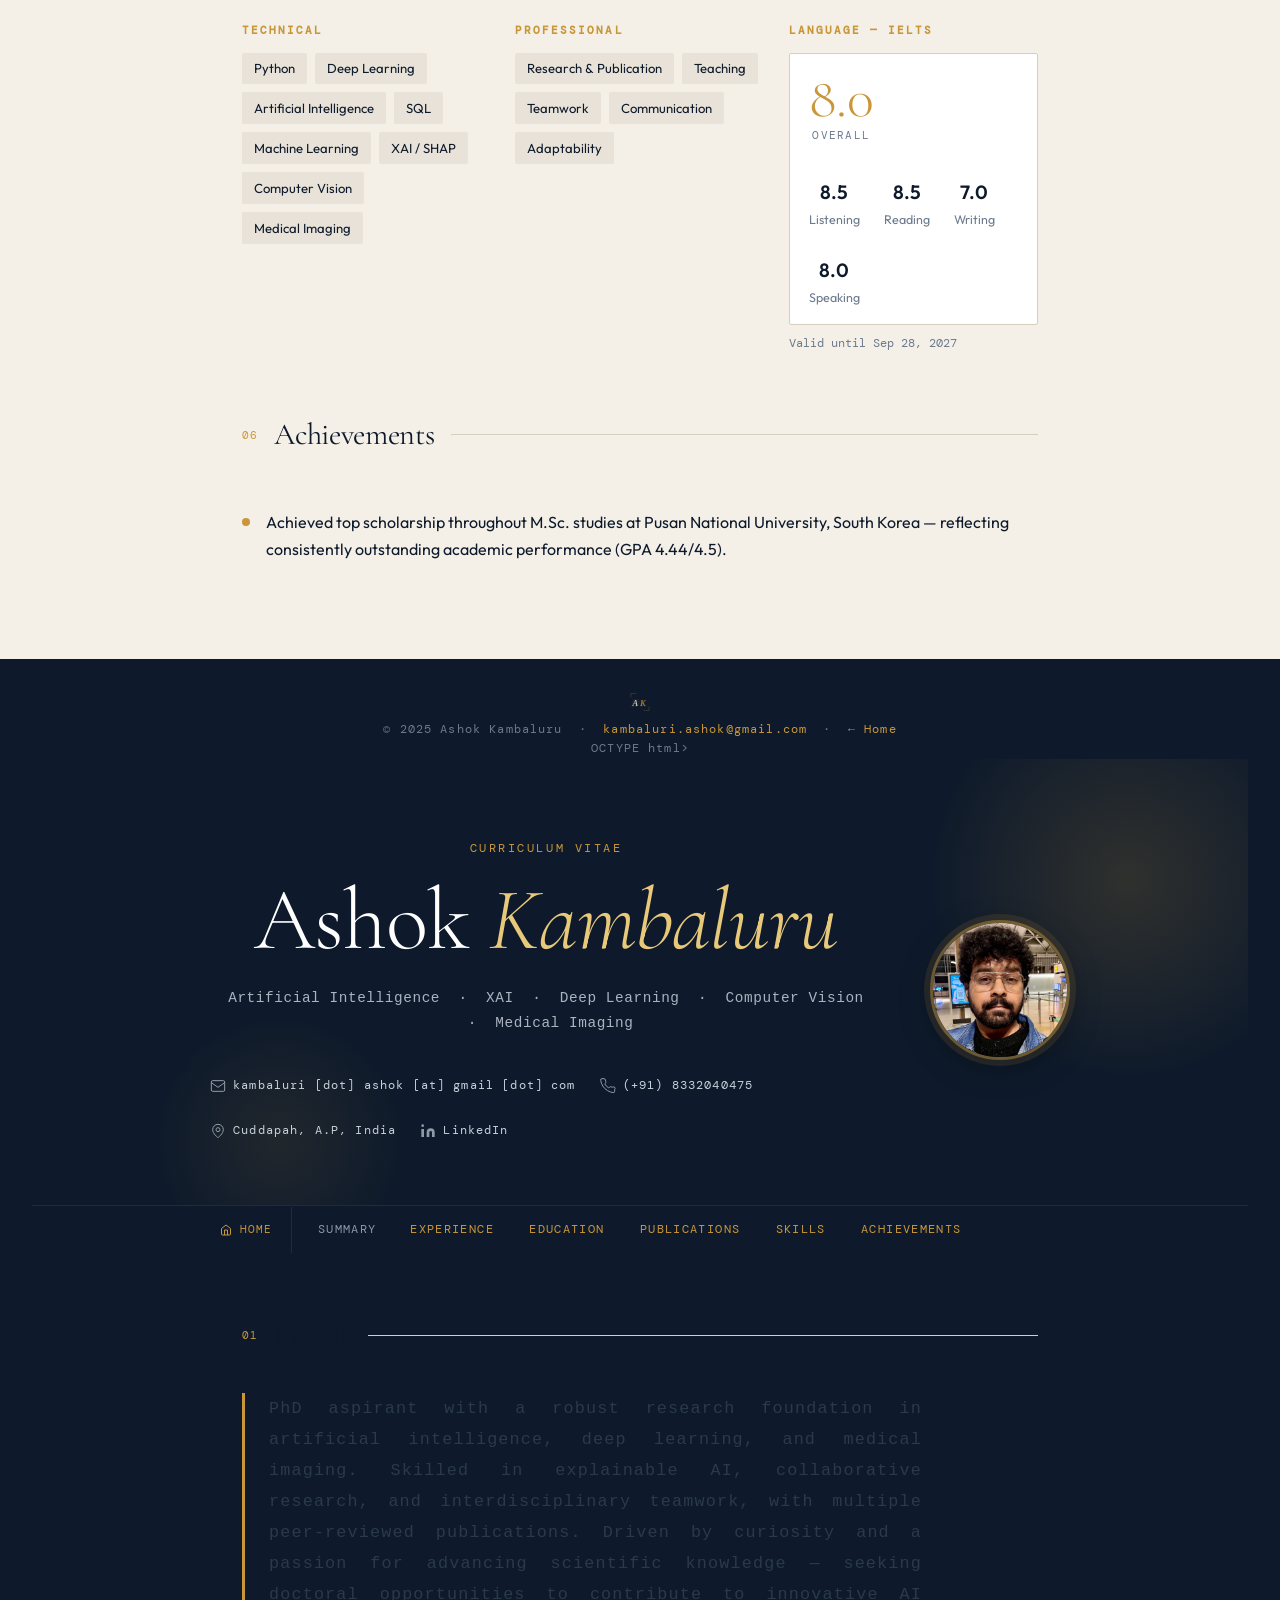
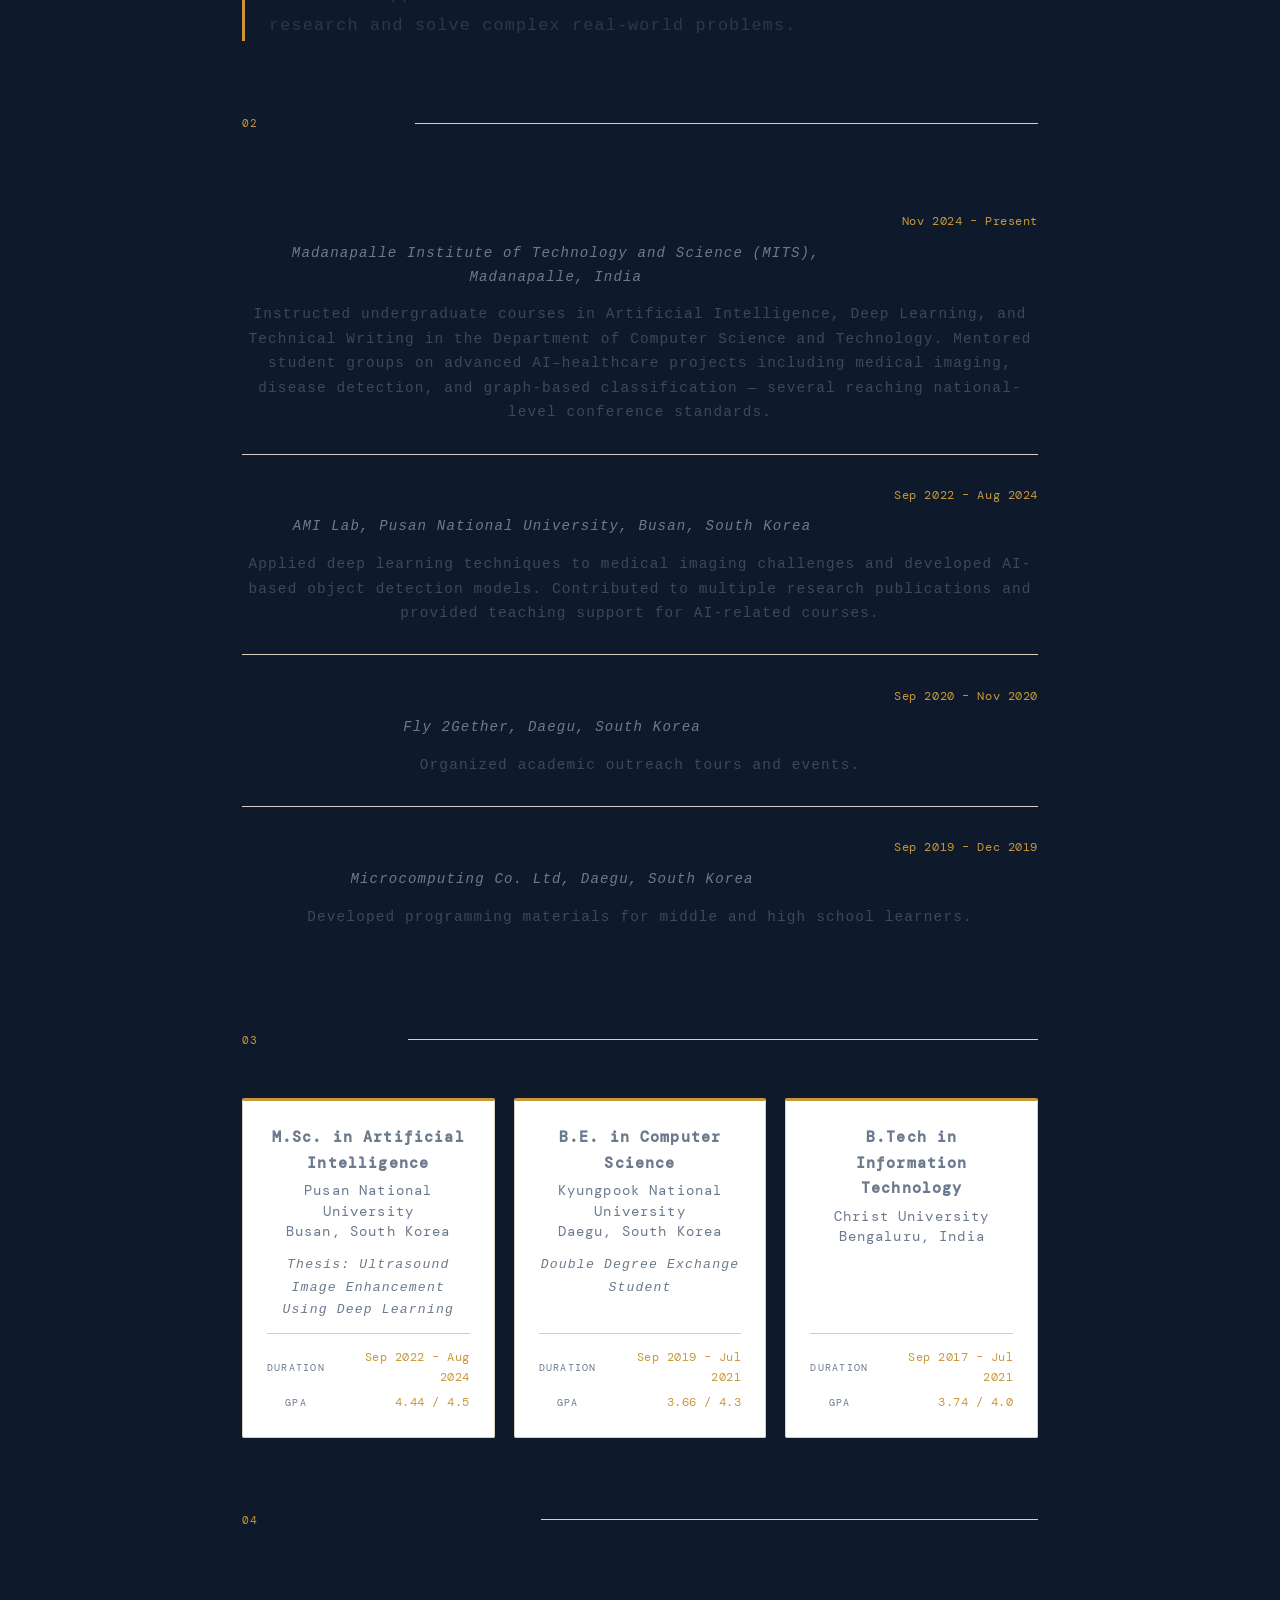
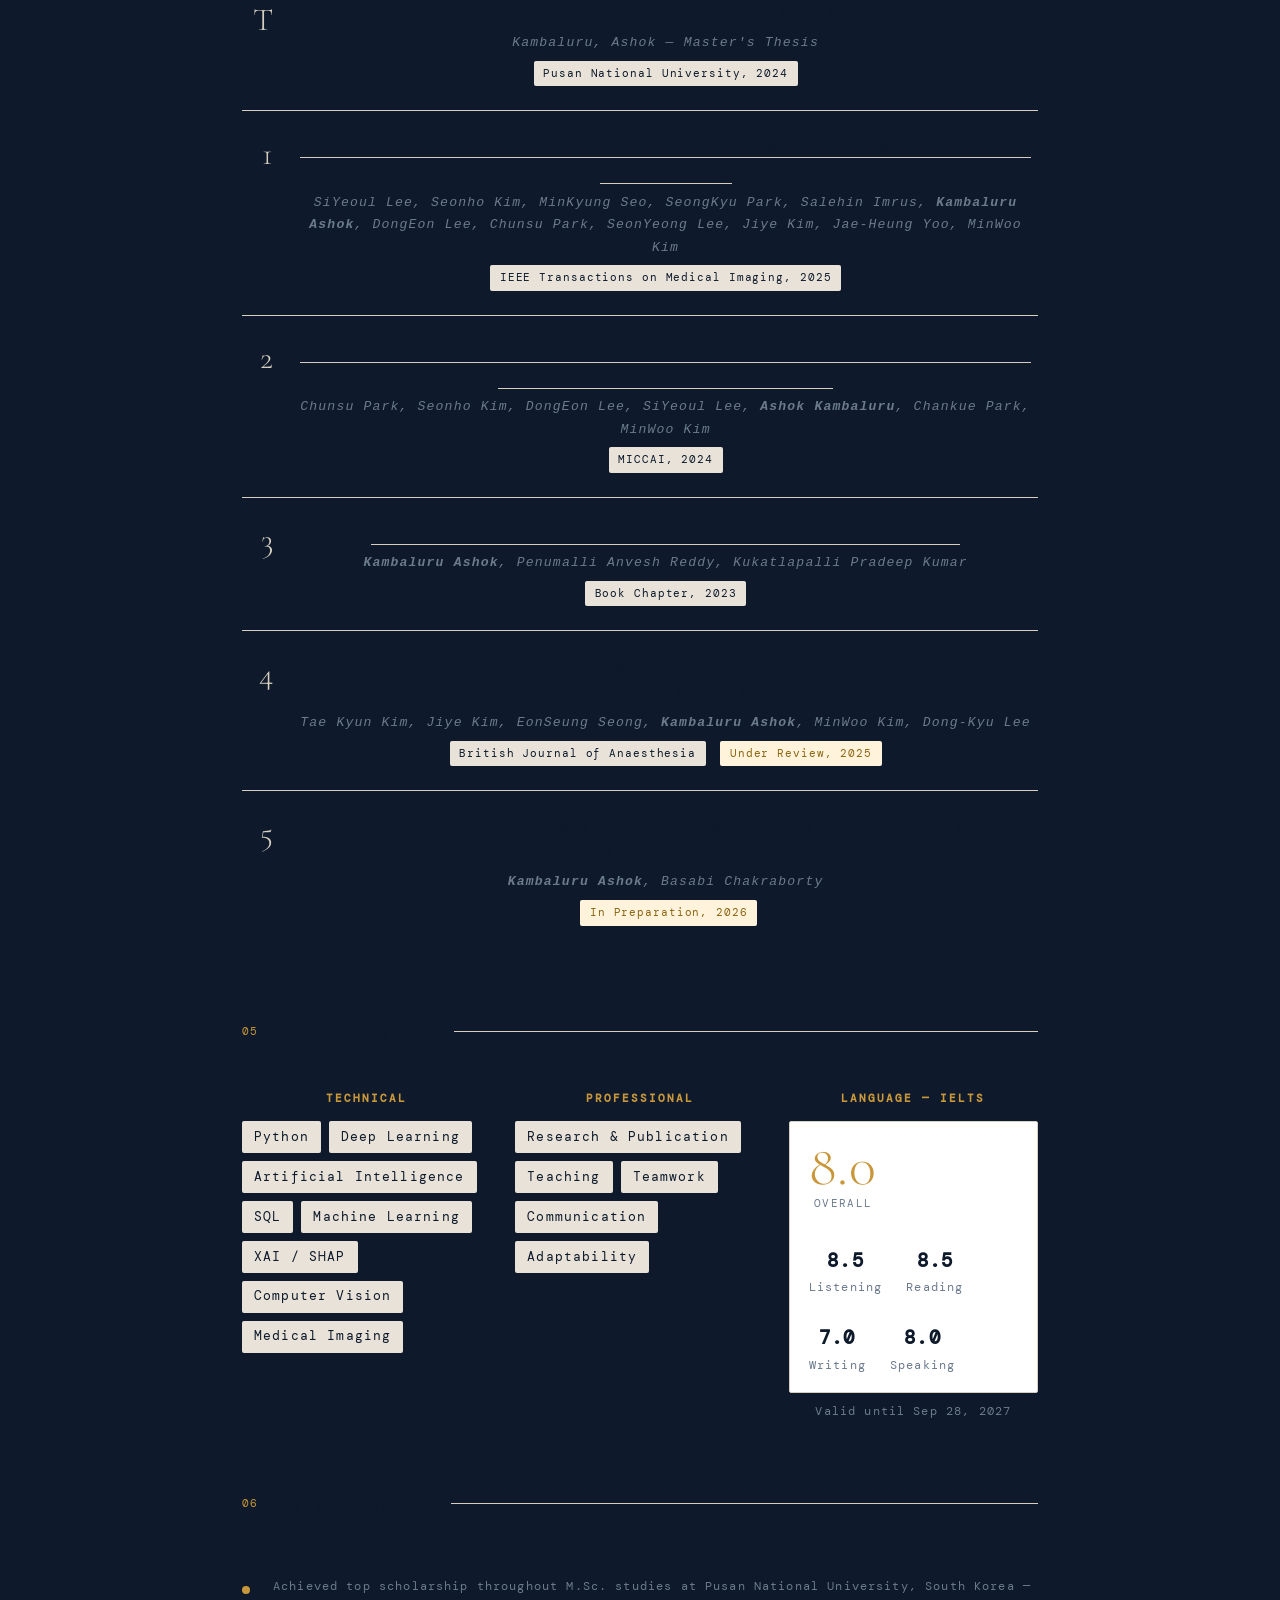
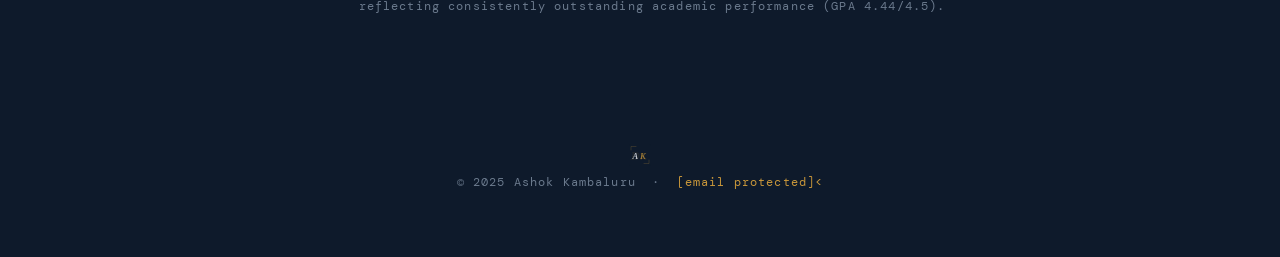
==== commit ca2f6efa: "Update cv.html" ====
--- a/cv.html
+++ b/cv.html
@@ -651,8 +651,6 @@
 <!-- ── HEADER ───────────────────────────────────────────── -->
 <canvas id="bg-canvas" aria-hidden="true"></canvas>
 
-<canvas id="bg-canvas" aria-hidden="true"></canvas>
-
 <header role="banner">
   <div class="hero-inner">
     <div class="hero-text">
@@ -662,9 +660,7 @@
     <div class="hero-contacts" aria-label="Contact information">
       <a href="/cdn-cgi/l/email-protection#5a313b37383b362f2833743b293235311a3d373b333674393537" aria-label="Email Ashok">
         <svg class="contact-icon" viewBox="0 0 24 24" fill="none" stroke="currentColor" stroke-width="1.5" aria-hidden="true"><rect x="2" y="4" width="20" height="16" rx="2"/><path d="m2 7 10 7 10-7"/></svg>
-        <a href="/cdn-cgi/l/email-protection#2249434f40434e57504b0c43514a4d4962454f434b4e0c414d4f">
           <span>kambaluri [dot] ashok [at] gmail [dot] com</span>
-        </a>
       </a>
       <a href="tel:+918332040475" aria-label="Phone number">
         <svg class="contact-icon" viewBox="0 0 24 24" fill="none" stroke="currentColor" stroke-width="1.5" aria-hidden="true"><path d="M22 16.92v3a2 2 0 0 1-2.18 2 19.79 19.79 0 0 1-8.63-3.07A19.5 19.5 0 0 1 4.15 12 19.79 19.79 0 0 1 1.08 3.4 2 2 0 0 1 3.06 1h3a2 2 0 0 1 2 1.72c.127.96.361 1.903.7 2.81a2 2 0 0 1-.45 2.11L7.09 8.91a16 16 0 0 0 6 6l1.27-1.27a2 2 0 0 1 2.11-.45c.907.339 1.85.573 2.81.7A2 2 0 0 1 22 16.92z"/></svg>
@@ -1645,20 +1641,11 @@
       }
     }
 
-    /* ─── CANVAS BG ─────────────────────────────────── */
-    #bg-canvas {
-      position: fixed; inset: 0;
-      z-index: 0; pointer-events: none;
-      opacity: 0.35;
-    }
-    header, nav, main, footer { position: relative; z-index: 1; }
   </style>
 </head>
 <body>
 
 <!-- ── HEADER ───────────────────────────────────────────── -->
-<canvas id="bg-canvas" aria-hidden="true"></canvas>
-
 <canvas id="bg-canvas" aria-hidden="true"></canvas>
 
 <header role="banner">
@@ -1670,9 +1657,7 @@
     <div class="hero-contacts" aria-label="Contact information">
       <a href="/cdn-cgi/l/email-protection#5a313b37383b362f2833743b293235311a3d373b333674393537" aria-label="Email Ashok">
         <svg class="contact-icon" viewBox="0 0 24 24" fill="none" stroke="currentColor" stroke-width="1.5" aria-hidden="true"><rect x="2" y="4" width="20" height="16" rx="2"/><path d="m2 7 10 7 10-7"/></svg>
-        <a href="/cdn-cgi/l/email-protection#2249434f40434e57504b0c43514a4d4962454f434b4e0c414d4f">
           <span>kambaluri [dot] ashok [at] gmail [dot] com</span>
-        </a>
       </a>
       <a href="tel:+918332040475" aria-label="Phone number">
         <svg class="contact-icon" viewBox="0 0 24 24" fill="none" stroke="currentColor" stroke-width="1.5" aria-hidden="true"><path d="M22 16.92v3a2 2 0 0 1-2.18 2 19.79 19.79 0 0 1-8.63-3.07A19.5 19.5 0 0 1 4.15 12 19.79 19.79 0 0 1 1.08 3.4 2 2 0 0 1 3.06 1h3a2 2 0 0 1 2 1.72c.127.96.361 1.903.7 2.81a2 2 0 0 1-.45 2.11L7.09 8.91a16 16 0 0 0 6 6l1.27-1.27a2 2 0 0 1 2.11-.45c.907.339 1.85.573 2.81.7A2 2 0 0 1 22 16.92z"/></svg>
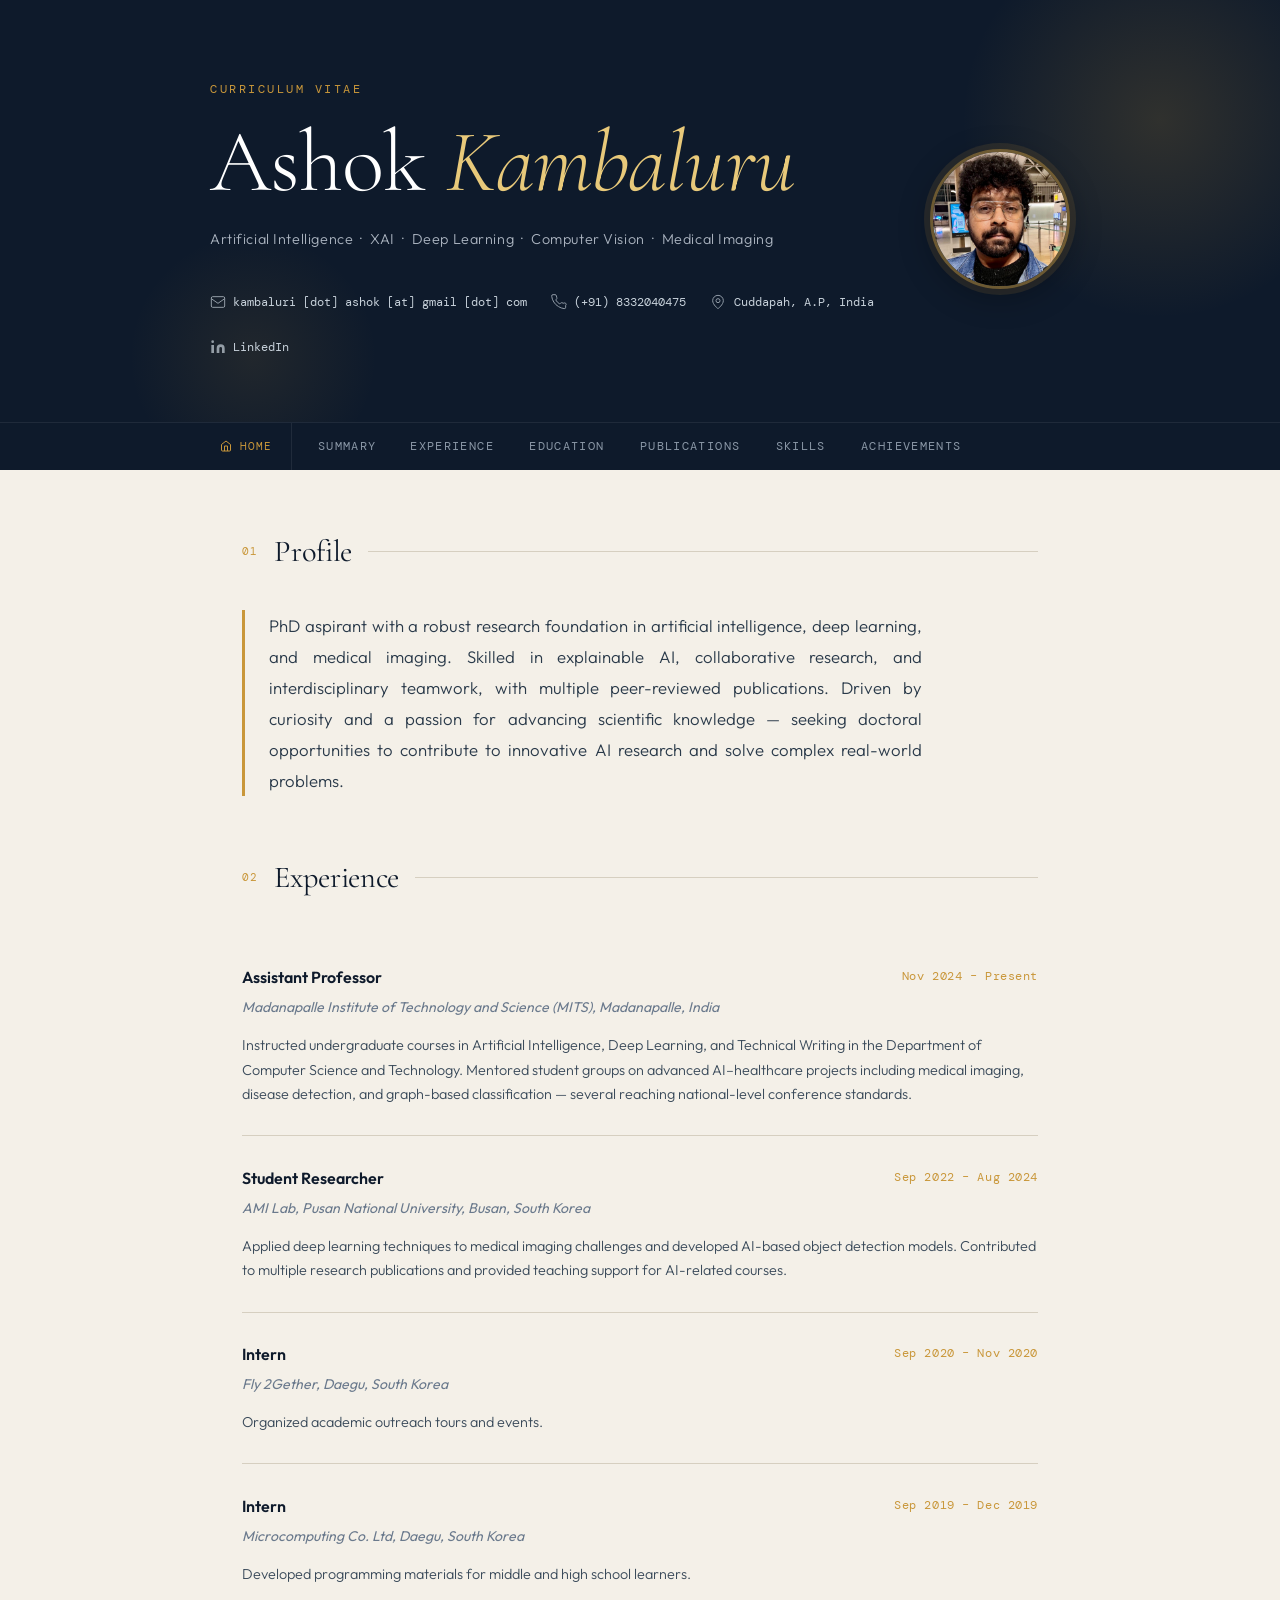
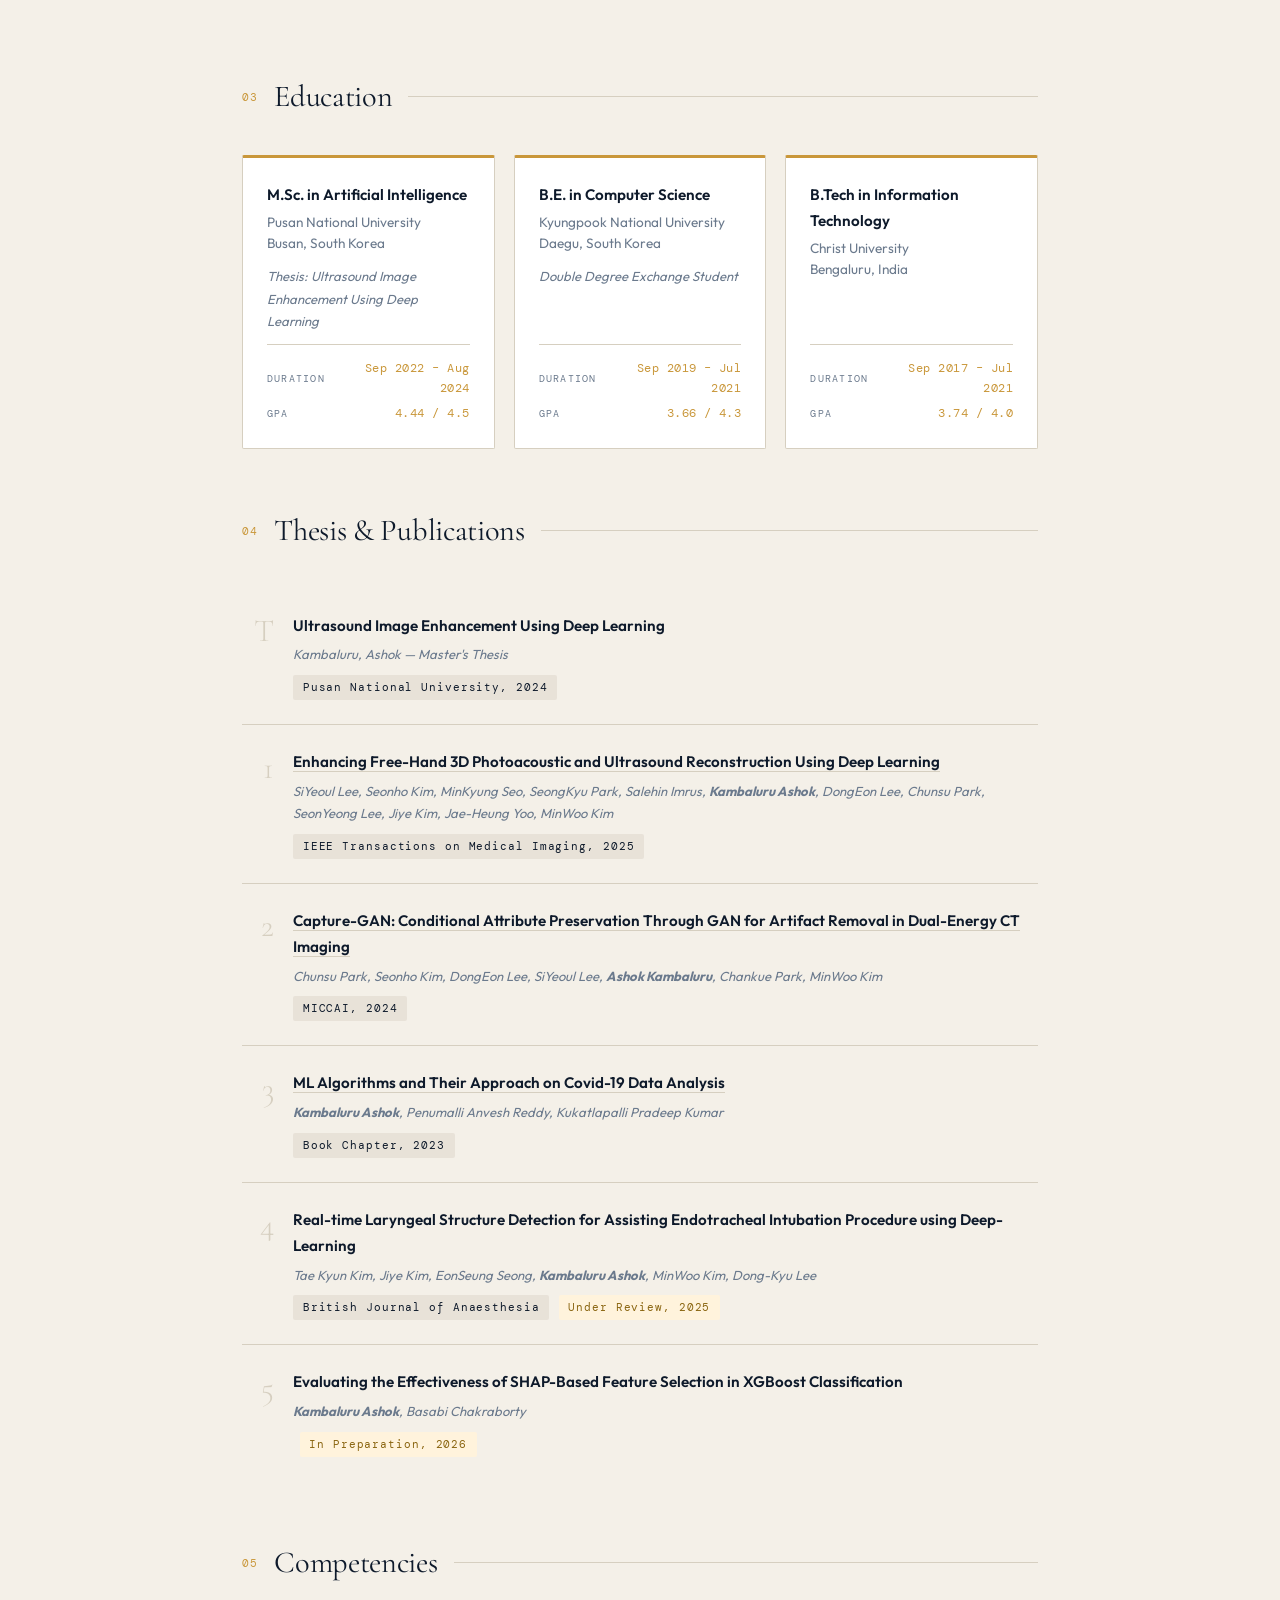
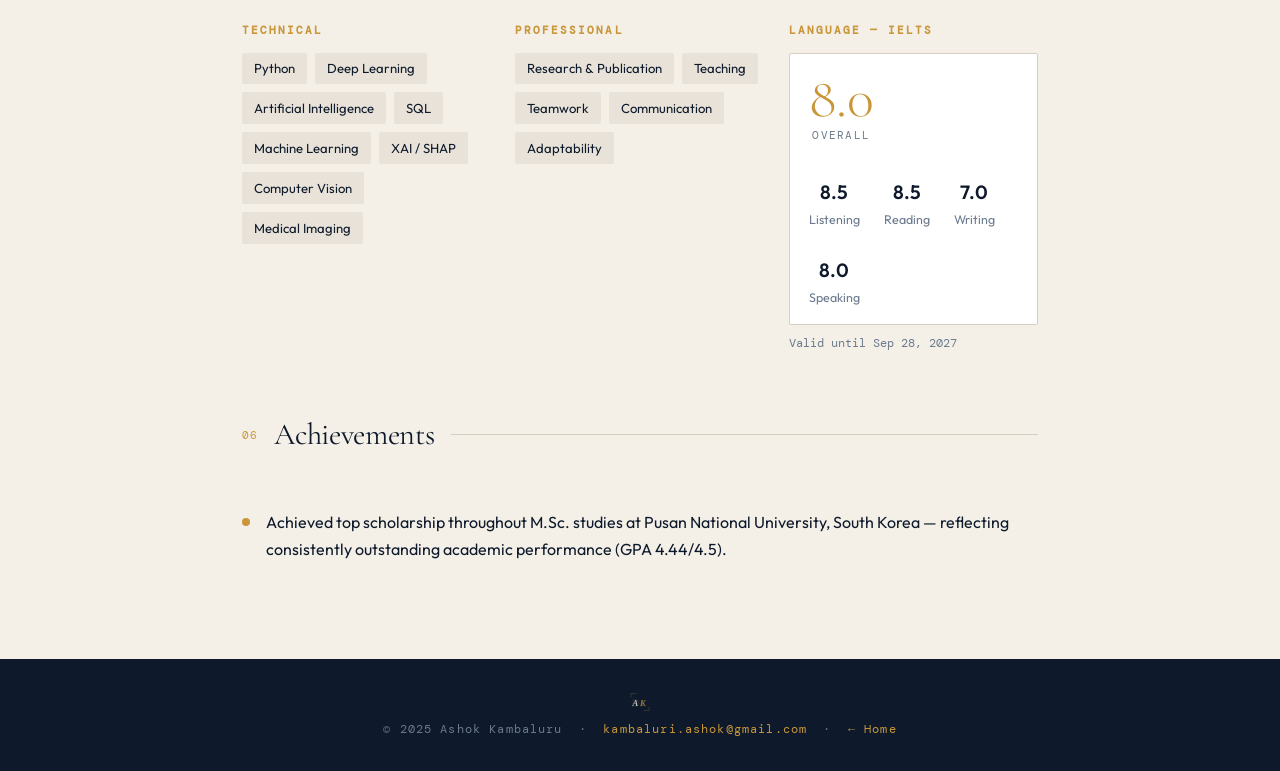
==== commit 40135d46: "Update cv.html" ====
--- a/cv.html
+++ b/cv.html
@@ -1002,1029 +1002,4 @@
 <footer role="contentinfo">
   <div class="footer-inner">
     <img src="[data-uri]" alt="AK Logo" class="footer-logo" style="width:22px;height:22px;opacity:0.75;flex-shrink:0;" />
-    <p>© 2025 Ashok Kambaluru &nbsp;·&nbsp; <a href="mailto:kambaluri.ashok@gmail.com">kambaluri.ashok@gmail.com</a> &nbsp;·&nbsp; <a href="index.html">← Home</a></p>OCTYPE html>
-<html lang="en">
-<head>
-  <meta charset="UTF-8" />
-  <meta name="viewport" content="width=device-width, initial-scale=1.0"/>
-  <title>Ashok Kambaluru — AI Researcher</title>
-  <link rel="icon" type="image/svg+xml" href="[data-uri]">
-  <link rel="preconnect" href="https://fonts.googleapis.com">
-  <link href="https://fonts.googleapis.com/css2?family=Cormorant+Garamond:ital,wght@0,300;0,400;0,600;1,300;1,400&family=DM+Mono:wght@300;400&family=Outfit:wght@300;400;500;600&display=swap" rel="stylesheet">
-  <style>
-    :root {
-      --ink: #0e1a2b;
-      --paper: #f4f0e8;
-      --accent: #c9973a;
-      --accent-light: #e8c97a;
-      --muted: #6b7a8d;
-      --divider: #d6cfc0;
-      --card-bg: #ffffff;
-      --tag-bg: #e8e2d8;
-    }
-
-    *, *::before, *::after { box-sizing: border-box; margin: 0; padding: 0; }
-
-    html { scroll-behavior: smooth; }
-
-    body {
-      font-family: 'Outfit', sans-serif;
-      background-color: var(--paper);
-      color: var(--ink);
-      font-size: 16px;
-      line-height: 1.7;
-      overflow-x: hidden;
-    }
-
-
-    /* ─── CANVAS BG ─────────────────────────────────── */
-    #bg-canvas {
-      position: fixed; inset: 0;
-      z-index: 0; pointer-events: none;
-      opacity: 0.4;
-    }
-    header, nav, main, footer { position: relative; z-index: 1; }
-    /* ─── HERO ─────────────────────────────────────────────── */
-    header {
-      background: var(--ink);
-      color: var(--paper);
-      padding: 5rem 2rem 4rem;
-      position: relative;
-      overflow: hidden;
-    }
-
-    header::before {
-      content: '';
-      position: absolute;
-      top: -80px; right: -80px;
-      width: 400px; height: 400px;
-      border-radius: 50%;
-      background: radial-gradient(circle, rgba(201,151,58,0.18) 0%, transparent 70%);
-      pointer-events: none;
-    }
-    header::after {
-      content: '';
-      position: absolute;
-      bottom: -60px; left: 10%;
-      width: 250px; height: 250px;
-      border-radius: 50%;
-      background: radial-gradient(circle, rgba(201,151,58,0.10) 0%, transparent 70%);
-      pointer-events: none;
-    }
-
-    .hero-inner {
-      max-width: 860px;
-      margin: 0 auto;
-      position: relative;
-      z-index: 1;
-    }
-
-    .hero-inner {
-      display: flex;
-      align-items: flex-start;
-      gap: 3rem;
-    }
-
-    .hero-text { flex: 1; }
-
-    .hero-photo {
-      flex-shrink: 0;
-      width: 140px;
-      height: 140px;
-      border-radius: 50%;
-      object-fit: cover;
-      object-position: center top;
-      border: 3px solid rgba(201,151,58,0.5);
-      box-shadow: 0 0 0 6px rgba(201,151,58,0.12), 0 8px 32px rgba(0,0,0,0.3);
-      opacity: 0;
-      animation: fadeUp 0.7s 0.2s forwards;
-      align-self: center;
-    }
-
-    @media (max-width: 600px) {
-      .hero-inner { flex-direction: column-reverse; gap: 1.5rem; align-items: flex-start; }
-      .hero-photo { width: 100px; height: 100px; }
-    }
-
-    .hero-label {
-      font-family: 'DM Mono', monospace;
-      font-size: 0.72rem;
-      letter-spacing: 0.22em;
-      text-transform: uppercase;
-      color: var(--accent);
-      margin-bottom: 1rem;
-      opacity: 0;
-      animation: fadeUp 0.6s 0.1s forwards;
-    }
-
-    h1 {
-      font-family: 'Cormorant Garamond', serif;
-      font-size: clamp(3rem, 8vw, 5.5rem);
-      font-weight: 300;
-      letter-spacing: -0.01em;
-      line-height: 1.05;
-      color: #fff;
-      opacity: 0;
-      animation: fadeUp 0.7s 0.25s forwards;
-    }
-
-    h1 em {
-      font-style: italic;
-      color: var(--accent-light);
-    }
-
-    .hero-tagline {
-      margin-top: 1.2rem;
-      font-size: 0.9rem;
-      font-weight: 300;
-      color: #aab3bf;
-      letter-spacing: 0.04em;
-      opacity: 0;
-      animation: fadeUp 0.7s 0.4s forwards;
-    }
-
-    .hero-contacts {
-      display: flex;
-      flex-wrap: wrap;
-      gap: 1.5rem;
-      margin-top: 2.5rem;
-      opacity: 0;
-      animation: fadeUp 0.7s 0.55s forwards;
-    }
-
-    .hero-contacts a, .hero-contacts span {
-      font-family: 'DM Mono', monospace;
-      font-size: 0.78rem;
-      color: #c8d2db;
-      text-decoration: none;
-      display: flex;
-      align-items: center;
-      gap: 0.45rem;
-      transition: color 0.2s;
-    }
-    .hero-contacts a:hover { color: var(--accent-light); }
-
-    .contact-icon {
-      width: 16px; height: 16px;
-      flex-shrink: 0;
-      opacity: 0.7;
-    }
-
-    /* ─── NAV ──────────────────────────────────────────────── */
-    nav {
-      background: var(--ink);
-      border-top: 1px solid rgba(255,255,255,0.07);
-      position: sticky;
-      top: 0;
-      z-index: 100;
-    }
-
-    nav ul {
-      max-width: 860px;
-      margin: 0 auto;
-      display: flex;
-      gap: 0;
-      list-style: none;
-      padding: 0 2rem;
-      overflow-x: auto;
-    }
-
-    nav a {
-      display: block;
-      padding: 0.85rem 1.1rem;
-      font-family: 'DM Mono', monospace;
-      font-size: 0.72rem;
-      letter-spacing: 0.12em;
-      text-transform: uppercase;
-      color: #8a97a6;
-      text-decoration: none;
-      transition: color 0.2s;
-      white-space: nowrap;
-    }
-    nav a:hover { color: var(--accent-light); }
-
-    /* ─── MAIN LAYOUT ──────────────────────────────────────── */
-    main {
-      max-width: 860px;
-      margin: 0 auto;
-      padding: 0 2rem 5rem;
-    }
-
-    .section {
-      padding: 3.5rem 0 0;
-      opacity: 1;
-      transform: translateY(0);
-      transition: none;
-    }
-    .section.animate {
-      opacity: 0;
-      transform: translateY(20px);
-      transition: opacity 0.5s ease, transform 0.5s ease;
-    }
-    .section.animate.visible {
-      opacity: 1;
-      transform: translateY(0);
-    }
-
-    .section-header {
-      display: flex;
-      align-items: center;
-      gap: 1rem;
-      margin-bottom: 2rem;
-    }
-
-    .section-num {
-      font-family: 'DM Mono', monospace;
-      font-size: 0.68rem;
-      color: var(--accent);
-      letter-spacing: 0.1em;
-    }
-
-    h2 {
-      font-family: 'Cormorant Garamond', serif;
-      font-size: 1.9rem;
-      font-weight: 400;
-      color: var(--ink);
-      letter-spacing: -0.01em;
-    }
-
-    .section-line {
-      flex: 1;
-      height: 1px;
-      background: var(--divider);
-    }
-
-    /* ─── SUMMARY ──────────────────────────────────────────── */
-    .summary-text {
-      font-size: 1.05rem;
-      font-weight: 300;
-      line-height: 1.85;
-      color: #2a3a4a;
-      max-width: 680px;
-      border-left: 3px solid var(--accent);
-      padding-left: 1.5rem;
-      text-align: justify;
-      hyphens: auto;
-    }
-
-    /* ─── EXPERIENCE ───────────────────────────────────────── */
-    .exp-item {
-      display: grid;
-      grid-template-columns: 1fr auto;
-      gap: 0.3rem 2rem;
-      padding: 1.8rem 0;
-      border-bottom: 1px solid var(--divider);
-    }
-    .exp-item:last-child { border-bottom: none; }
-
-    .exp-role {
-      font-weight: 600;
-      font-size: 1rem;
-      color: var(--ink);
-    }
-
-    .exp-date {
-      font-family: 'DM Mono', monospace;
-      font-size: 0.72rem;
-      color: var(--accent);
-      letter-spacing: 0.05em;
-      white-space: nowrap;
-      padding-top: 0.15rem;
-    }
-
-    .exp-org {
-      font-style: italic;
-      font-size: 0.88rem;
-      color: var(--muted);
-      grid-column: 1;
-    }
-
-    .exp-desc {
-      grid-column: 1 / -1;
-      font-size: 0.9rem;
-      font-weight: 300;
-      color: #3a4a5a;
-      margin-top: 0.5rem;
-    }
-
-    /* ─── EDUCATION ────────────────────────────────────────── */
-    .edu-grid {
-      display: grid;
-      grid-template-columns: repeat(auto-fit, minmax(240px, 1fr));
-      gap: 1.2rem;
-    }
-
-    .edu-card {
-      background: var(--card-bg);
-      border: 1px solid var(--divider);
-      border-top: 3px solid var(--accent);
-      padding: 1.5rem;
-      border-radius: 2px;
-      transition: box-shadow 0.25s, transform 0.25s;
-      display: flex;
-      flex-direction: column;
-    }
-    .edu-card:hover {
-      box-shadow: 0 8px 30px rgba(14,26,43,0.10);
-      transform: translateY(-3px);
-    }
-
-    .edu-degree {
-      font-weight: 600;
-      font-size: 0.95rem;
-      margin-bottom: 0.3rem;
-    }
-
-    .edu-uni {
-      font-size: 0.85rem;
-      color: var(--muted);
-      margin-bottom: 0.75rem;
-      line-height: 1.5;
-    }
-
-    .edu-note {
-      font-size: 0.82rem;
-      color: var(--muted);
-      font-style: italic;
-      margin-bottom: 0.75rem;
-      flex: 1;
-    }
-
-    .edu-meta {
-      display: grid;
-      grid-template-columns: auto 1fr;
-      gap: 0.35rem 1.2rem;
-      border-top: 1px solid var(--divider);
-      padding-top: 0.85rem;
-      margin-top: auto;
-      align-items: center;
-    }
-
-    .edu-meta-label {
-      font-family: 'DM Mono', monospace;
-      font-size: 0.65rem;
-      letter-spacing: 0.12em;
-      text-transform: uppercase;
-      color: var(--muted);
-      white-space: nowrap;
-    }
-
-    .edu-meta-value {
-      font-family: 'DM Mono', monospace;
-      font-size: 0.73rem;
-      color: var(--accent);
-      letter-spacing: 0.04em;
-      font-weight: 400;
-      text-align: right;
-    }
-
-    /* ─── PUBLICATIONS ─────────────────────────────────────── */
-    .pub-item {
-      padding: 1.5rem 0;
-      border-bottom: 1px solid var(--divider);
-      display: grid;
-      grid-template-columns: auto 1fr;
-      gap: 0 1.2rem;
-    }
-    .pub-item:last-child { border-bottom: none; }
-
-    .pub-num {
-      font-family: 'Cormorant Garamond', serif;
-      font-size: 2rem;
-      font-weight: 300;
-      color: var(--divider);
-      line-height: 1;
-      padding-top: 0.15rem;
-      min-width: 2rem;
-      text-align: right;
-    }
-
-    .pub-title {
-      font-weight: 600;
-      font-size: 0.95rem;
-      color: var(--ink);
-      margin-bottom: 0.3rem;
-    }
-
-    .pub-authors {
-      font-size: 0.82rem;
-      color: var(--muted);
-      font-style: italic;
-      margin-bottom: 0.4rem;
-    }
-
-    .pub-venue {
-      display: inline-block;
-      font-family: 'DM Mono', monospace;
-      font-size: 0.7rem;
-      letter-spacing: 0.08em;
-      background: var(--tag-bg);
-      color: var(--ink);
-      padding: 0.2rem 0.6rem;
-      border-radius: 2px;
-    }
-
-    .pub-status {
-      display: inline-block;
-      font-family: 'DM Mono', monospace;
-      font-size: 0.7rem;
-      letter-spacing: 0.08em;
-      background: #fff3dc;
-      color: #8a6510;
-      padding: 0.2rem 0.6rem;
-      border-radius: 2px;
-      margin-left: 0.4rem;
-    }
-
-    .pub-title a {
-      color: var(--ink);
-      text-decoration: none;
-      border-bottom: 1px solid var(--divider);
-      transition: color 0.2s, border-color 0.2s;
-    }
-    .pub-title a:hover {
-      color: var(--accent);
-      border-color: var(--accent);
-    }
-
-    /* ─── DOCUMENTS ────────────────────────────────────────── */
-    .docs-grid {
-      display: grid;
-      grid-template-columns: repeat(auto-fill, minmax(220px, 1fr));
-      gap: 1rem;
-    }
-
-    .doc-card {
-      background: var(--card-bg);
-      border: 1px solid var(--divider);
-      border-radius: 2px;
-      padding: 1.2rem 1.4rem;
-      display: flex;
-      align-items: center;
-      gap: 1rem;
-      text-decoration: none;
-      color: var(--ink);
-      transition: box-shadow 0.2s, transform 0.2s, border-color 0.2s;
-    }
-    .doc-card:hover {
-      box-shadow: 0 6px 24px rgba(14,26,43,0.10);
-      transform: translateY(-2px);
-      border-color: var(--accent);
-    }
-
-    .doc-icon {
-      width: 36px; height: 36px;
-      flex-shrink: 0;
-      background: var(--tag-bg);
-      border-radius: 4px;
-      display: flex;
-      align-items: center;
-      justify-content: center;
-    }
-
-    .doc-icon svg {
-      width: 18px; height: 18px;
-      color: var(--accent);
-    }
-
-    .doc-info {}
-
-    .doc-name {
-      font-weight: 600;
-      font-size: 0.88rem;
-      margin-bottom: 0.2rem;
-    }
-
-    .doc-meta {
-      font-family: 'DM Mono', monospace;
-      font-size: 0.68rem;
-      color: var(--muted);
-      letter-spacing: 0.06em;
-    }
-
-    /* ─── SKILLS ───────────────────────────────────────────── */
-    .skills-grid {
-      display: grid;
-      grid-template-columns: repeat(auto-fit, minmax(200px, 1fr));
-      gap: 1.5rem;
-    }
-
-    .skill-group h3 {
-      font-family: 'DM Mono', monospace;
-      font-size: 0.7rem;
-      letter-spacing: 0.18em;
-      text-transform: uppercase;
-      color: var(--accent);
-      margin-bottom: 0.8rem;
-    }
-
-    .skill-tags {
-      display: flex;
-      flex-wrap: wrap;
-      gap: 0.5rem;
-    }
-
-    .skill-tag {
-      background: var(--tag-bg);
-      color: var(--ink);
-      font-size: 0.82rem;
-      padding: 0.3rem 0.75rem;
-      border-radius: 2px;
-      font-weight: 400;
-    }
-
-    /* ─── IELTS ────────────────────────────────────────────── */
-    .ielts-box {
-      background: var(--card-bg);
-      border: 1px solid var(--divider);
-      padding: 1.5rem 2rem;
-      border-radius: 2px;
-      display: flex;
-      flex-wrap: wrap;
-      gap: 2rem;
-      align-items: center;
-    }
-
-    .ielts-overall {
-      text-align: center;
-    }
-
-    .ielts-score {
-      font-family: 'Cormorant Garamond', serif;
-      font-size: 3.5rem;
-      font-weight: 300;
-      color: var(--accent);
-      line-height: 1;
-    }
-
-    .ielts-label {
-      font-family: 'DM Mono', monospace;
-      font-size: 0.68rem;
-      letter-spacing: 0.12em;
-      text-transform: uppercase;
-      color: var(--muted);
-    }
-
-    .ielts-breakdown {
-      display: flex;
-      gap: 1.5rem;
-      flex-wrap: wrap;
-    }
-
-    .ielts-sub {
-      text-align: center;
-    }
-
-    .ielts-sub-score {
-      font-weight: 600;
-      font-size: 1.2rem;
-      color: var(--ink);
-    }
-
-    .ielts-sub-label {
-      font-size: 0.78rem;
-      color: var(--muted);
-    }
-
-    /* ─── ACHIEVEMENTS ─────────────────────────────────────── */
-    .achievement-item {
-      display: flex;
-      gap: 1rem;
-      align-items: flex-start;
-      padding: 1rem 0;
-    }
-
-    .ach-bullet {
-      width: 8px; height: 8px;
-      background: var(--accent);
-      border-radius: 50%;
-      flex-shrink: 0;
-      margin-top: 0.55rem;
-    }
-
-    /* ─── FOOTER ───────────────────────────────────────────── */
-    footer {
-      background: var(--ink);
-      color: #6b7a8d;
-      text-align: center;
-      padding: 2rem;
-      font-family: 'DM Mono', monospace;
-      font-size: 0.72rem;
-      letter-spacing: 0.1em;
-    }
-
-    footer a { color: var(--accent); text-decoration: none; }
-
-    /* ─── ANIMATIONS ───────────────────────────────────────── */
-    @keyframes fadeUp {
-      from { opacity: 0; transform: translateY(18px); }
-      to   { opacity: 1; transform: translateY(0); }
-    }
-
-    /* ─── RESPONSIVE ───────────────────────────────────────── */
-    @media (max-width: 600px) {
-      .exp-item { grid-template-columns: 1fr; }
-      .exp-date { grid-column: 1; }
-      .ielts-box { flex-direction: column; }
-    }
-
-    /* ─── ACCESSIBILITY ────────────────────────────────────── */
-    :focus-visible {
-      outline: 3px solid var(--accent);
-      outline-offset: 3px;
-    }
-
-    @media (prefers-reduced-motion: reduce) {
-      *, *::before, *::after {
-        animation-duration: 0.01ms !important;
-        transition-duration: 0.01ms !important;
-      }
-    }
-
-  </style>
-</head>
-<body>
-
-<!-- ── HEADER ───────────────────────────────────────────── -->
-<canvas id="bg-canvas" aria-hidden="true"></canvas>
-
-<header role="banner">
-  <div class="hero-inner">
-    <div class="hero-text">
-    <p class="hero-label">Curriculum Vitae</p>
-    <h1>Ashok <em>Kambaluru</em></h1>
-    <p class="hero-tagline">Artificial Intelligence &nbsp;·&nbsp; XAI &nbsp;·&nbsp; Deep Learning &nbsp;·&nbsp; Computer Vision &nbsp;·&nbsp; Medical Imaging</p>
-    <div class="hero-contacts" aria-label="Contact information">
-      <a href="/cdn-cgi/l/email-protection#5a313b37383b362f2833743b293235311a3d373b333674393537" aria-label="Email Ashok">
-        <svg class="contact-icon" viewBox="0 0 24 24" fill="none" stroke="currentColor" stroke-width="1.5" aria-hidden="true"><rect x="2" y="4" width="20" height="16" rx="2"/><path d="m2 7 10 7 10-7"/></svg>
-          <span>kambaluri [dot] ashok [at] gmail [dot] com</span>
-      </a>
-      <a href="tel:+918332040475" aria-label="Phone number">
-        <svg class="contact-icon" viewBox="0 0 24 24" fill="none" stroke="currentColor" stroke-width="1.5" aria-hidden="true"><path d="M22 16.92v3a2 2 0 0 1-2.18 2 19.79 19.79 0 0 1-8.63-3.07A19.5 19.5 0 0 1 4.15 12 19.79 19.79 0 0 1 1.08 3.4 2 2 0 0 1 3.06 1h3a2 2 0 0 1 2 1.72c.127.96.361 1.903.7 2.81a2 2 0 0 1-.45 2.11L7.09 8.91a16 16 0 0 0 6 6l1.27-1.27a2 2 0 0 1 2.11-.45c.907.339 1.85.573 2.81.7A2 2 0 0 1 22 16.92z"/></svg>
-        (+91) 8332040475
-      </a>
-      <span>
-        <svg class="contact-icon" viewBox="0 0 24 24" fill="none" stroke="currentColor" stroke-width="1.5" aria-hidden="true"><path d="M20 10c0 6-8 12-8 12s-8-6-8-12a8 8 0 0 1 16 0Z"/><circle cx="12" cy="10" r="3"/></svg>
-        Cuddapah, A.P, India
-      </span>
-      <a href="https://www.linkedin.com/in/ashok-kambaluru" target="_blank" rel="noopener noreferrer" aria-label="LinkedIn profile">
-        <svg class="contact-icon" viewBox="0 0 24 24" fill="currentColor" aria-hidden="true"><path d="M16 8a6 6 0 0 1 6 6v7h-4v-7a2 2 0 0 0-2-2 2 2 0 0 0-2 2v7h-4v-7a6 6 0 0 1 6-6zM2 9h4v12H2z"/><circle cx="4" cy="4" r="2"/></svg>
-        LinkedIn
-      </a>
-    </div>
-    </div>
-    <img src="[data-uri]" alt="Ashok Kambaluru" class="hero-photo" />
-  </div>
-</header>
-
-<!-- ── NAV ──────────────────────────────────────────────── -->
-<nav aria-label="Page navigation" style="background:var(--ink);border-top:1px solid rgba(255,255,255,0.07);position:sticky;top:0;z-index:100;">
-  <ul role="list" style="max-width:900px;margin:0 auto;display:flex;list-style:none;padding:0 1.5rem;overflow-x:auto;align-items:center;">
-    <li>
-      <a href="index.html" aria-label="Back to homepage" style="display:flex;align-items:center;gap:0.45rem;padding:0.85rem 1rem 0.85rem 0.4rem;margin-right:0.6rem;padding-right:1.2rem;border-right:1px solid rgba(255,255,255,0.08);font-family:'DM Mono',monospace;font-size:0.7rem;letter-spacing:0.1em;text-transform:uppercase;color:var(--accent);text-decoration:none;white-space:nowrap;">
-        <svg width="12" height="12" viewBox="0 0 24 24" fill="none" stroke="currentColor" stroke-width="2" aria-hidden="true"><path d="m3 9 9-7 9 7v11a2 2 0 0 1-2 2H5a2 2 0 0 1-2-2z"/><polyline points="9 22 9 12 15 12 15 22"/></svg>
-        Home
-      </a>
-    </li>
-    <li><a href="#summary" style="display:block;padding:0.85rem 1rem;font-family:'DM Mono',monospace;font-size:0.72rem;letter-spacing:0.12em;text-transform:uppercase;color:#8a97a6;text-decoration:none;white-space:nowrap;">Summary</a></li>
-    <li><a href="#experience">Experience</a></li>
-    <li><a href="#education">Education</a></li>
-    <li><a href="#publications">Publications</a></li>
-    <li><a href="#skills">Skills</a></li>
-    <li><a href="#achievements">Achievements</a></li>
-  </ul>
-</nav>
-
-<!-- ── MAIN ─────────────────────────────────────────────── -->
-<main id="main-content">
-
-  <!-- SUMMARY -->
-  <section id="summary" class="section" aria-labelledby="summary-heading">
-    <div class="section-header">
-      <span class="section-num" aria-hidden="true">01</span>
-      <h2 id="summary-heading">Profile</h2>
-      <div class="section-line" aria-hidden="true"></div>
-    </div>
-    <p class="summary-text">
-      PhD aspirant with a robust research foundation in artificial intelligence, deep learning, and medical imaging. Skilled in explainable AI, collaborative research, and interdisciplinary teamwork, with multiple peer-reviewed publications. Driven by curiosity and a passion for advancing scientific knowledge — seeking doctoral opportunities to contribute to innovative AI research and solve complex real-world problems.
-    </p>
-  </section>
-
-  <!-- EXPERIENCE -->
-  <section id="experience" class="section" aria-labelledby="exp-heading">
-    <div class="section-header">
-      <span class="section-num" aria-hidden="true">02</span>
-      <h2 id="exp-heading">Experience</h2>
-      <div class="section-line" aria-hidden="true"></div>
-    </div>
-
-    <article class="exp-item">
-      <div class="exp-role">Assistant Professor</div>
-      <div class="exp-date">Nov 2024 – Present</div>
-      <div class="exp-org">Madanapalle Institute of Technology and Science (MITS), Madanapalle, India</div>
-      <p class="exp-desc">Instructed undergraduate courses in Artificial Intelligence, Deep Learning, and Technical Writing in the Department of Computer Science and Technology. Mentored student groups on advanced AI–healthcare projects including medical imaging, disease detection, and graph-based classification — several reaching national-level conference standards.</p>
-    </article>
-
-    <article class="exp-item">
-      <div class="exp-role">Student Researcher</div>
-      <div class="exp-date">Sep 2022 – Aug 2024</div>
-      <div class="exp-org">AMI Lab, Pusan National University, Busan, South Korea</div>
-      <p class="exp-desc">Applied deep learning techniques to medical imaging challenges and developed AI-based object detection models. Contributed to multiple research publications and provided teaching support for AI-related courses.</p>
-    </article>
-
-    <article class="exp-item">
-      <div class="exp-role">Intern</div>
-      <div class="exp-date">Sep 2020 – Nov 2020</div>
-      <div class="exp-org">Fly 2Gether, Daegu, South Korea</div>
-      <p class="exp-desc">Organized academic outreach tours and events.</p>
-    </article>
-
-    <article class="exp-item">
-      <div class="exp-role">Intern</div>
-      <div class="exp-date">Sep 2019 – Dec 2019</div>
-      <div class="exp-org">Microcomputing Co. Ltd, Daegu, South Korea</div>
-      <p class="exp-desc">Developed programming materials for middle and high school learners.</p>
-    </article>
-  </section>
-
-  <!-- EDUCATION -->
-  <section id="education" class="section" aria-labelledby="edu-heading">
-    <div class="section-header">
-      <span class="section-num" aria-hidden="true">03</span>
-      <h2 id="edu-heading">Education</h2>
-      <div class="section-line" aria-hidden="true"></div>
-    </div>
-    <div class="edu-grid">
-      <article class="edu-card">
-        <div class="edu-degree">M.Sc. in Artificial Intelligence</div>
-        <div class="edu-uni">Pusan National University<br>Busan, South Korea</div>
-        <p class="edu-note">Thesis: Ultrasound Image Enhancement Using Deep Learning</p>
-        <div class="edu-meta">
-          <span class="edu-meta-label">Duration</span>
-          <span class="edu-meta-value">Sep 2022 – Aug 2024</span>
-          <span class="edu-meta-label">GPA</span>
-          <span class="edu-meta-value">4.44 / 4.5</span>
-        </div>
-      </article>
-      <article class="edu-card">
-        <div class="edu-degree">B.E. in Computer Science</div>
-        <div class="edu-uni">Kyungpook National University<br>Daegu, South Korea</div>
-        <p class="edu-note">Double Degree Exchange Student</p>
-        <div class="edu-meta">
-          <span class="edu-meta-label">Duration</span>
-          <span class="edu-meta-value">Sep 2019 – Jul 2021</span>
-          <span class="edu-meta-label">GPA</span>
-          <span class="edu-meta-value">3.66 / 4.3</span>
-        </div>
-      </article>
-      <article class="edu-card">
-        <div class="edu-degree">B.Tech in Information Technology</div>
-        <div class="edu-uni">Christ University<br>Bengaluru, India</div>
-        <p class="edu-note">&nbsp;</p>
-        <div class="edu-meta">
-          <span class="edu-meta-label">Duration</span>
-          <span class="edu-meta-value">Sep 2017 – Jul 2021</span>
-          <span class="edu-meta-label">GPA</span>
-          <span class="edu-meta-value">3.74 / 4.0</span>
-        </div>
-      </article>
-    </div>
-  </section>
-
-  <!-- PUBLICATIONS -->
-  <section id="publications" class="section" aria-labelledby="pub-heading">
-    <div class="section-header">
-      <span class="section-num" aria-hidden="true">04</span>
-      <h2 id="pub-heading">Thesis &amp; Publications</h2>
-      <div class="section-line" aria-hidden="true"></div>
-    </div>
-
-    <article class="pub-item">
-      <div class="pub-num" aria-hidden="true">T</div>
-      <div>
-        <div class="pub-title">Ultrasound Image Enhancement Using Deep Learning</div>
-        <div class="pub-authors">Kambaluru, Ashok — Master's Thesis</div>
-        <span class="pub-venue">Pusan National University, 2024</span>
-      </div>
-    </article>
-
-    <article class="pub-item">
-      <div class="pub-num" aria-hidden="true">1</div>
-      <div>
-        <div class="pub-title"><a href="#" title="Link coming soon — replace with DOI">Enhancing Free-Hand 3D Photoacoustic and Ultrasound Reconstruction Using Deep Learning</a></div>
-        <div class="pub-authors">SiYeoul Lee, Seonho Kim, MinKyung Seo, SeongKyu Park, Salehin Imrus, <strong>Kambaluru Ashok</strong>, DongEon Lee, Chunsu Park, SeonYeong Lee, Jiye Kim, Jae-Heung Yoo, MinWoo Kim</div>
-        <span class="pub-venue">IEEE Transactions on Medical Imaging, 2025</span>
-      </div>
-    </article>
-
-    <article class="pub-item">
-      <div class="pub-num" aria-hidden="true">2</div>
-      <div>
-        <div class="pub-title"><a href="#" title="Link coming soon — replace with DOI">Capture-GAN: Conditional Attribute Preservation Through GAN for Artifact Removal in Dual-Energy CT Imaging</a></div>
-        <div class="pub-authors">Chunsu Park, Seonho Kim, DongEon Lee, SiYeoul Lee, <strong>Ashok Kambaluru</strong>, Chankue Park, MinWoo Kim</div>
-        <span class="pub-venue">MICCAI, 2024</span>
-      </div>
-    </article>
-
-    <article class="pub-item">
-      <div class="pub-num" aria-hidden="true">3</div>
-      <div>
-        <div class="pub-title"><a href="#" title="Link coming soon — replace with DOI">ML Algorithms and Their Approach on Covid-19 Data Analysis</a></div>
-        <div class="pub-authors"><strong>Kambaluru Ashok</strong>, Penumalli Anvesh Reddy, Kukatlapalli Pradeep Kumar</div>
-        <span class="pub-venue">Book Chapter, 2023</span>
-      </div>
-    </article>
-
-    <article class="pub-item">
-      <div class="pub-num" aria-hidden="true">4</div>
-      <div>
-        <div class="pub-title">Real-time Laryngeal Structure Detection for Assisting Endotracheal Intubation Procedure using Deep-Learning</div>
-        <div class="pub-authors">Tae Kyun Kim, Jiye Kim, EonSeung Seong, <strong>Kambaluru Ashok</strong>, MinWoo Kim, Dong-Kyu Lee</div>
-        <span class="pub-venue">British Journal of Anaesthesia</span>
-        <span class="pub-status">Under Review, 2025</span>
-      </div>
-    </article>
-
-    <article class="pub-item">
-      <div class="pub-num" aria-hidden="true">5</div>
-      <div>
-        <div class="pub-title">Evaluating the Effectiveness of SHAP-Based Feature Selection in XGBoost Classification</div>
-        <div class="pub-authors"><strong>Kambaluru Ashok</strong>, Basabi Chakraborty</div>
-        <span class="pub-status">In Preparation, 2026</span>
-      </div>
-    </article>
-  </section>
-
-  <!-- SKILLS -->
-  <section id="skills" class="section" aria-labelledby="skills-heading">
-    <div class="section-header">
-      <span class="section-num" aria-hidden="true">05</span>
-      <h2 id="skills-heading">Competencies</h2>
-      <div class="section-line" aria-hidden="true"></div>
-    </div>
-
-    <div class="skills-grid">
-      <div class="skill-group">
-        <h3>Technical</h3>
-        <div class="skill-tags" role="list">
-          <span class="skill-tag" role="listitem">Python</span>
-          <span class="skill-tag" role="listitem">Deep Learning</span>
-          <span class="skill-tag" role="listitem">Artificial Intelligence</span>
-          <span class="skill-tag" role="listitem">SQL</span>
-          <span class="skill-tag" role="listitem">Machine Learning</span>
-          <span class="skill-tag" role="listitem">XAI / SHAP</span>
-          <span class="skill-tag" role="listitem">Computer Vision</span>
-          <span class="skill-tag" role="listitem">Medical Imaging</span>
-        </div>
-      </div>
-      <div class="skill-group">
-        <h3>Professional</h3>
-        <div class="skill-tags" role="list">
-          <span class="skill-tag" role="listitem">Research &amp; Publication</span>
-          <span class="skill-tag" role="listitem">Teaching</span>
-          <span class="skill-tag" role="listitem">Teamwork</span>
-          <span class="skill-tag" role="listitem">Communication</span>
-          <span class="skill-tag" role="listitem">Adaptability</span>
-        </div>
-      </div>
-      <div class="skill-group">
-        <h3>Language — IELTS</h3>
-        <div class="ielts-box" style="margin-top:0.5rem;padding:1rem 1.2rem;">
-          <div class="ielts-overall">
-            <div class="ielts-score">8.0</div>
-            <div class="ielts-label">Overall</div>
-          </div>
-          <div class="ielts-breakdown">
-            <div class="ielts-sub"><div class="ielts-sub-score">8.5</div><div class="ielts-sub-label">Listening</div></div>
-            <div class="ielts-sub"><div class="ielts-sub-score">8.5</div><div class="ielts-sub-label">Reading</div></div>
-            <div class="ielts-sub"><div class="ielts-sub-score">7.0</div><div class="ielts-sub-label">Writing</div></div>
-            <div class="ielts-sub"><div class="ielts-sub-score">8.0</div><div class="ielts-sub-label">Speaking</div></div>
-          </div>
-        </div>
-        <p style="font-size:0.75rem;color:var(--muted);margin-top:0.5rem;font-family:'DM Mono',monospace;">Valid until Sep 28, 2027</p>
-      </div>
-    </div>
-  </section>
-
-  <!-- ACHIEVEMENTS -->
-  <section id="achievements" class="section" aria-labelledby="ach-heading">
-    <div class="section-header">
-      <span class="section-num" aria-hidden="true">06</span>
-      <h2 id="ach-heading">Achievements</h2>
-      <div class="section-line" aria-hidden="true"></div>
-    </div>
-    <div class="achievement-item">
-      <div class="ach-bullet" aria-hidden="true"></div>
-      <p>Achieved top scholarship throughout M.Sc. studies at Pusan National University, South Korea — reflecting consistently outstanding academic performance (GPA 4.44/4.5).</p>
-    </div>
-  </section>
-
-  <!-- DOCUMENTS -->
-  <!-- <section id="documents" class="section" aria-labelledby="docs-heading">
-    <div class="section-header">
-      <span class="section-num" aria-hidden="true">07</span>
-      <h2 id="docs-heading">Documents</h2>
-      <div class="section-line" aria-hidden="true"></div>
-    </div>
-    <div class="docs-grid">
-
-      <!-- TRANSCRIPTS -->
-      <!-- <a class="doc-card" href="files/transcript-pnu.pdf" target="_blank" rel="noopener" aria-label="Download PNU Transcript">
-        <div class="doc-icon">
-          <svg viewBox="0 0 24 24" fill="none" stroke="currentColor" stroke-width="1.8" aria-hidden="true"><path d="M14 2H6a2 2 0 0 0-2 2v16a2 2 0 0 0 2 2h12a2 2 0 0 0 2-2V8z"/><polyline points="14 2 14 8 20 8"/><line x1="16" y1="13" x2="8" y2="13"/><line x1="16" y1="17" x2="8" y2="17"/><polyline points="10 9 9 9 8 9"/></svg>
-        </div>
-        <div class="doc-info">
-          <div class="doc-name">Transcript — M.Sc.</div>
-          <div class="doc-meta">Pusan National University</div>
-        </div>
-      </a> -->
-
-      <!-- <a class="doc-card" href="files/transcript-christ.pdf" target="_blank" rel="noopener" aria-label="Download Christ University Transcript">
-        <div class="doc-icon">
-          <svg viewBox="0 0 24 24" fill="none" stroke="currentColor" stroke-width="1.8" aria-hidden="true"><path d="M14 2H6a2 2 0 0 0-2 2v16a2 2 0 0 0 2 2h12a2 2 0 0 0 2-2V8z"/><polyline points="14 2 14 8 20 8"/><line x1="16" y1="13" x2="8" y2="13"/><line x1="16" y1="17" x2="8" y2="17"/><polyline points="10 9 9 9 8 9"/></svg>
-        </div>
-        <div class="doc-info">
-          <div class="doc-name">Transcript — B.Tech</div>
-          <div class="doc-meta">Christ University</div>
-        </div>
-      </a> -->
-
-      <!-- CERTIFICATES -->
-      <!-- <a class="doc-card" href="files/certificate-msc.pdf" target="_blank" rel="noopener" aria-label="Download MSc Graduation Certificate">
-        <div class="doc-icon">
-          <svg viewBox="0 0 24 24" fill="none" stroke="currentColor" stroke-width="1.8" aria-hidden="true"><circle cx="12" cy="8" r="6"/><path d="M15.477 12.89 17 22l-5-3-5 3 1.523-9.11"/></svg>
-        </div>
-        <div class="doc-info">
-          <div class="doc-name">Certificate — M.Sc.</div>
-          <div class="doc-meta">Graduation Certificate</div>
-        </div>
-      </a>
-
-      <a class="doc-card" href="files/certificate-btech.pdf" target="_blank" rel="noopener" aria-label="Download BTech Graduation Certificate">
-        <div class="doc-icon">
-          <svg viewBox="0 0 24 24" fill="none" stroke="currentColor" stroke-width="1.8" aria-hidden="true"><circle cx="12" cy="8" r="6"/><path d="M15.477 12.89 17 22l-5-3-5 3 1.523-9.11"/></svg>
-        </div>
-        <div class="doc-info">
-          <div class="doc-name">Certificate — B.Tech</div>
-          <div class="doc-meta">Graduation Certificate</div>
-        </div>
-      </a> -->
-
-      <!-- RESUMES -->
-      <!-- <a class="doc-card" href="files/resume.pdf" target="_blank" rel="noopener" aria-label="Download Resume PDF">
-        <div class="doc-icon">
-          <svg viewBox="0 0 24 24" fill="none" stroke="currentColor" stroke-width="1.8" aria-hidden="true"><path d="M20 7H4a2 2 0 0 0-2 2v6a2 2 0 0 0 2 2h16a2 2 0 0 0 2-2V9a2 2 0 0 0-2-2z"/><path d="M16 21V5a2 2 0 0 0-2-2h-4a2 2 0 0 0-2 2v16"/></svg>
-        </div>
-        <div class="doc-info">
-          <div class="doc-name">Resume</div>
-          <div class="doc-meta">Standard Version · PDF</div>
-        </div>
-      </a>
-
-      <a class="doc-card" href="files/resume-europass.pdf" target="_blank" rel="noopener" aria-label="Download Europass Resume PDF">
-        <div class="doc-icon">
-          <svg viewBox="0 0 24 24" fill="none" stroke="currentColor" stroke-width="1.8" aria-hidden="true"><path d="M20 7H4a2 2 0 0 0-2 2v6a2 2 0 0 0 2 2h16a2 2 0 0 0 2-2V9a2 2 0 0 0-2-2z"/><path d="M16 21V5a2 2 0 0 0-2-2h-4a2 2 0 0 0-2 2v16"/></svg>
-        </div>
-        <div class="doc-info">
-          <div class="doc-name">Resume — Europass</div>
-          <div class="doc-meta">Europass Format · PDF</div>
-        </div>
-      </a> 
-
-    </div> 
-  </section> -->
-
-</main>
-
-<footer role="contentinfo">
-  <div class="footer-inner">
-    <img src="[data-uri]" alt="AK Logo" class="footer-logo" style="width:22px;height:22px;opacity:0.75;flex-shrink:0;" />
-    <p>© 2025 Ashok Kambaluru &nbsp;·&nbsp; <a href="/cdn-cgi/l/email-protection#9df6fcf0fffcf1e8eff4b3fceef5f2f6ddfaf0fcf4f1b3fef2f0"><span class="__cf_email__" data-cfemail="c3a8a2aea1a2afb6b1aaeda2b0abaca883a4aea2aaafeda0acae">[email&#160;protected]<
-<script>
-(function(){
-  var canvas=document.getElementById('bg-canvas');
-  if(!canvas)return;
-  var ctx=canvas.getContext('2d'),W,H,particles=[];
-  function resize(){W=canvas.width=window.innerWidth;H=canvas.height=window.innerHeight;}
-  function Particle(){this.reset(true);}
-  Particle.prototype.reset=function(init){
-    this.x=Math.random()*W; this.y=init?Math.random()*H:H+10;
-    this.size=Math.random()*1.2+0.2; this.speed=Math.random()*0.3+0.1;
-    this.opacity=Math.random()*0.2+0.03; this.drift=(Math.random()-0.5)*0.2;
-  };
-  Particle.prototype.update=function(){this.y-=this.speed;this.x+=this.drift;if(this.y<-10)this.reset(false);};
-  Particle.prototype.draw=function(){ctx.beginPath();ctx.arc(this.x,this.y,this.size,0,Math.PI*2);ctx.fillStyle='rgba(201,151,58,'+this.opacity+')';ctx.fill();};
-  function init(){resize();particles=[];for(var i=0;i<55;i++)particles.push(new Particle());}
-  function animate(){
-    ctx.clearRect(0,0,W,H);
-    ctx.strokeStyle='rgba(255,255,255,0.015)';ctx.lineWidth=0.5;
-    for(var x=0;x<W;x+=80){ctx.beginPath();ctx.moveTo(x,0);ctx.lineTo(x,H);ctx.stroke();}
-    for(var y=0;y<H;y+=80){ctx.beginPath();ctx.moveTo(0,y);ctx.lineTo(W,y);ctx.stroke();}
-    particles.forEach(function(p){p.update();p.draw();});
-    requestAnimationFrame(animate);
-  }
-  init();animate();
-  window.addEventListener('resize',function(){resize();});
-})();
-</script>
-</html>
+    <p>© 2025 Ashok Kambaluru &nbsp;·&nbsp; <a href="mailto:kambaluri.ashok@gmail.com">kambaluri.ashok@gmail.com</a> &nbsp;·&nbsp; <a href="index.html">← Home</a></p>
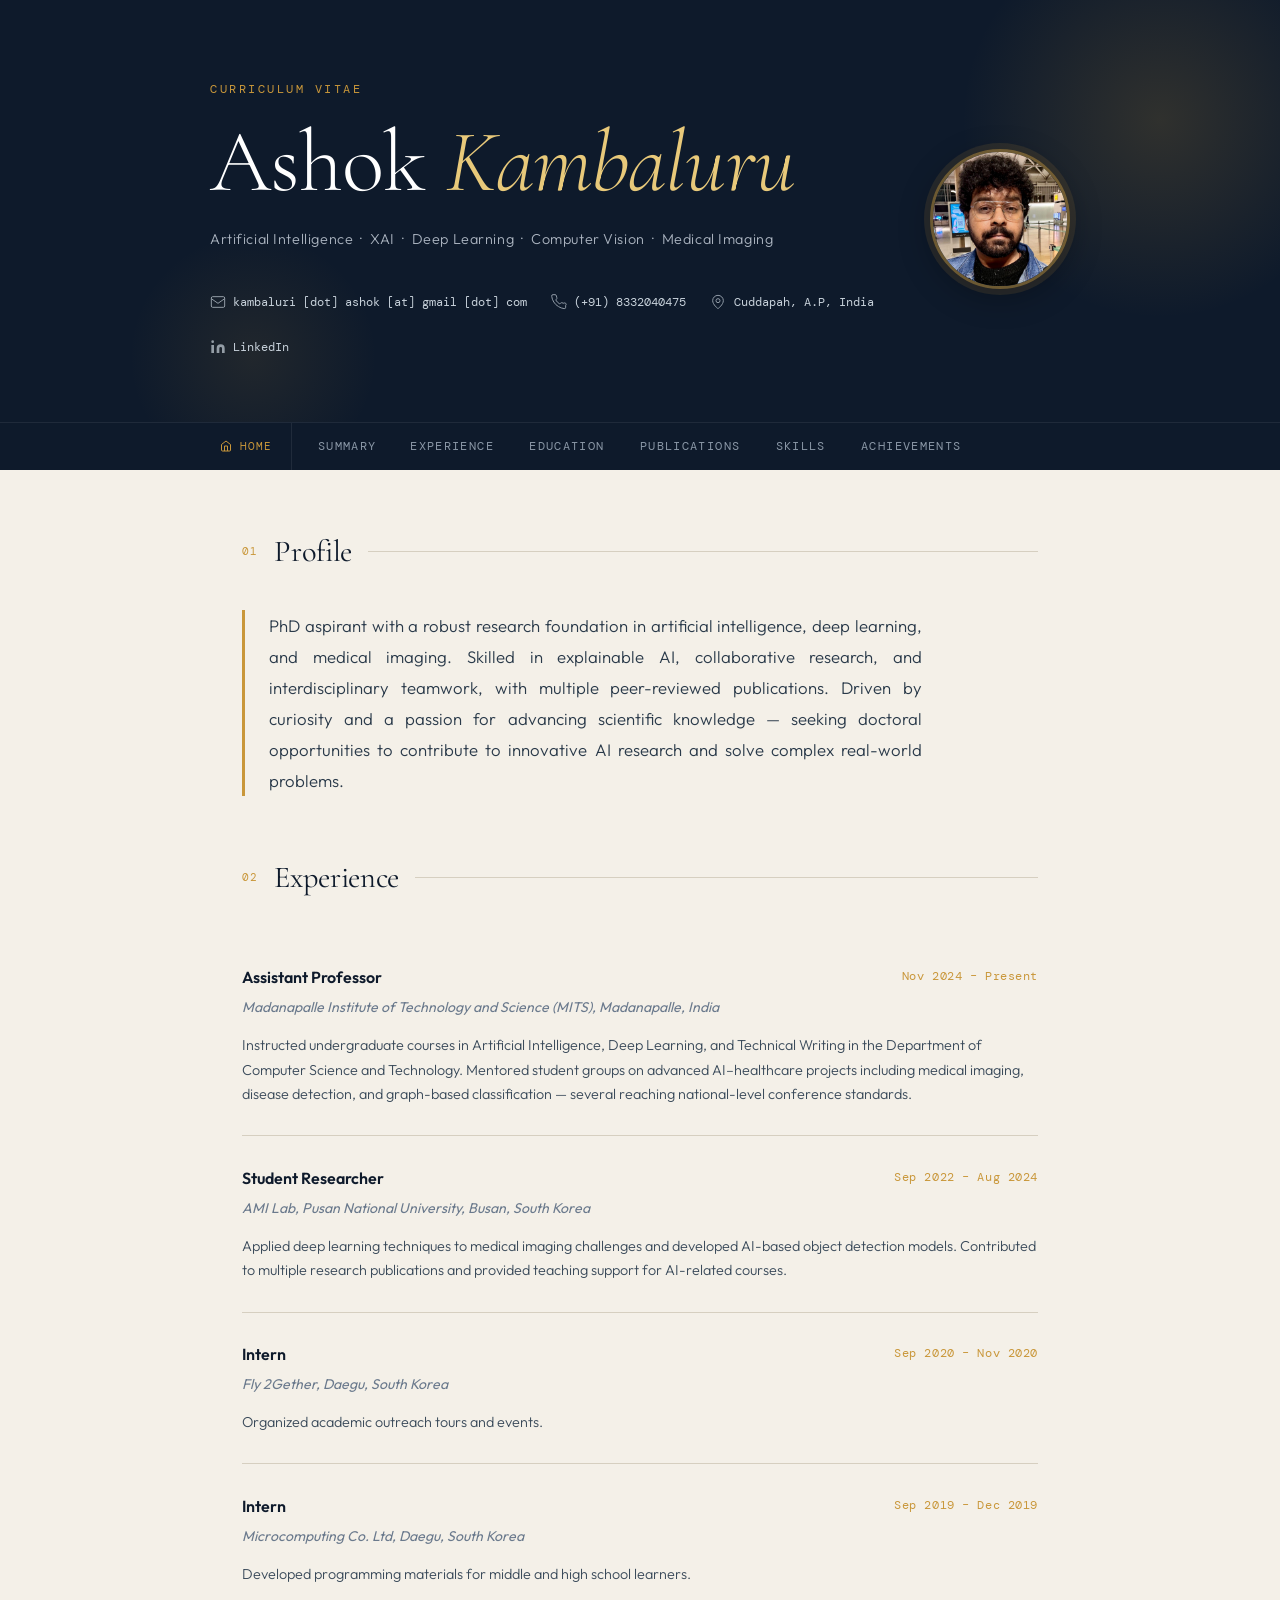
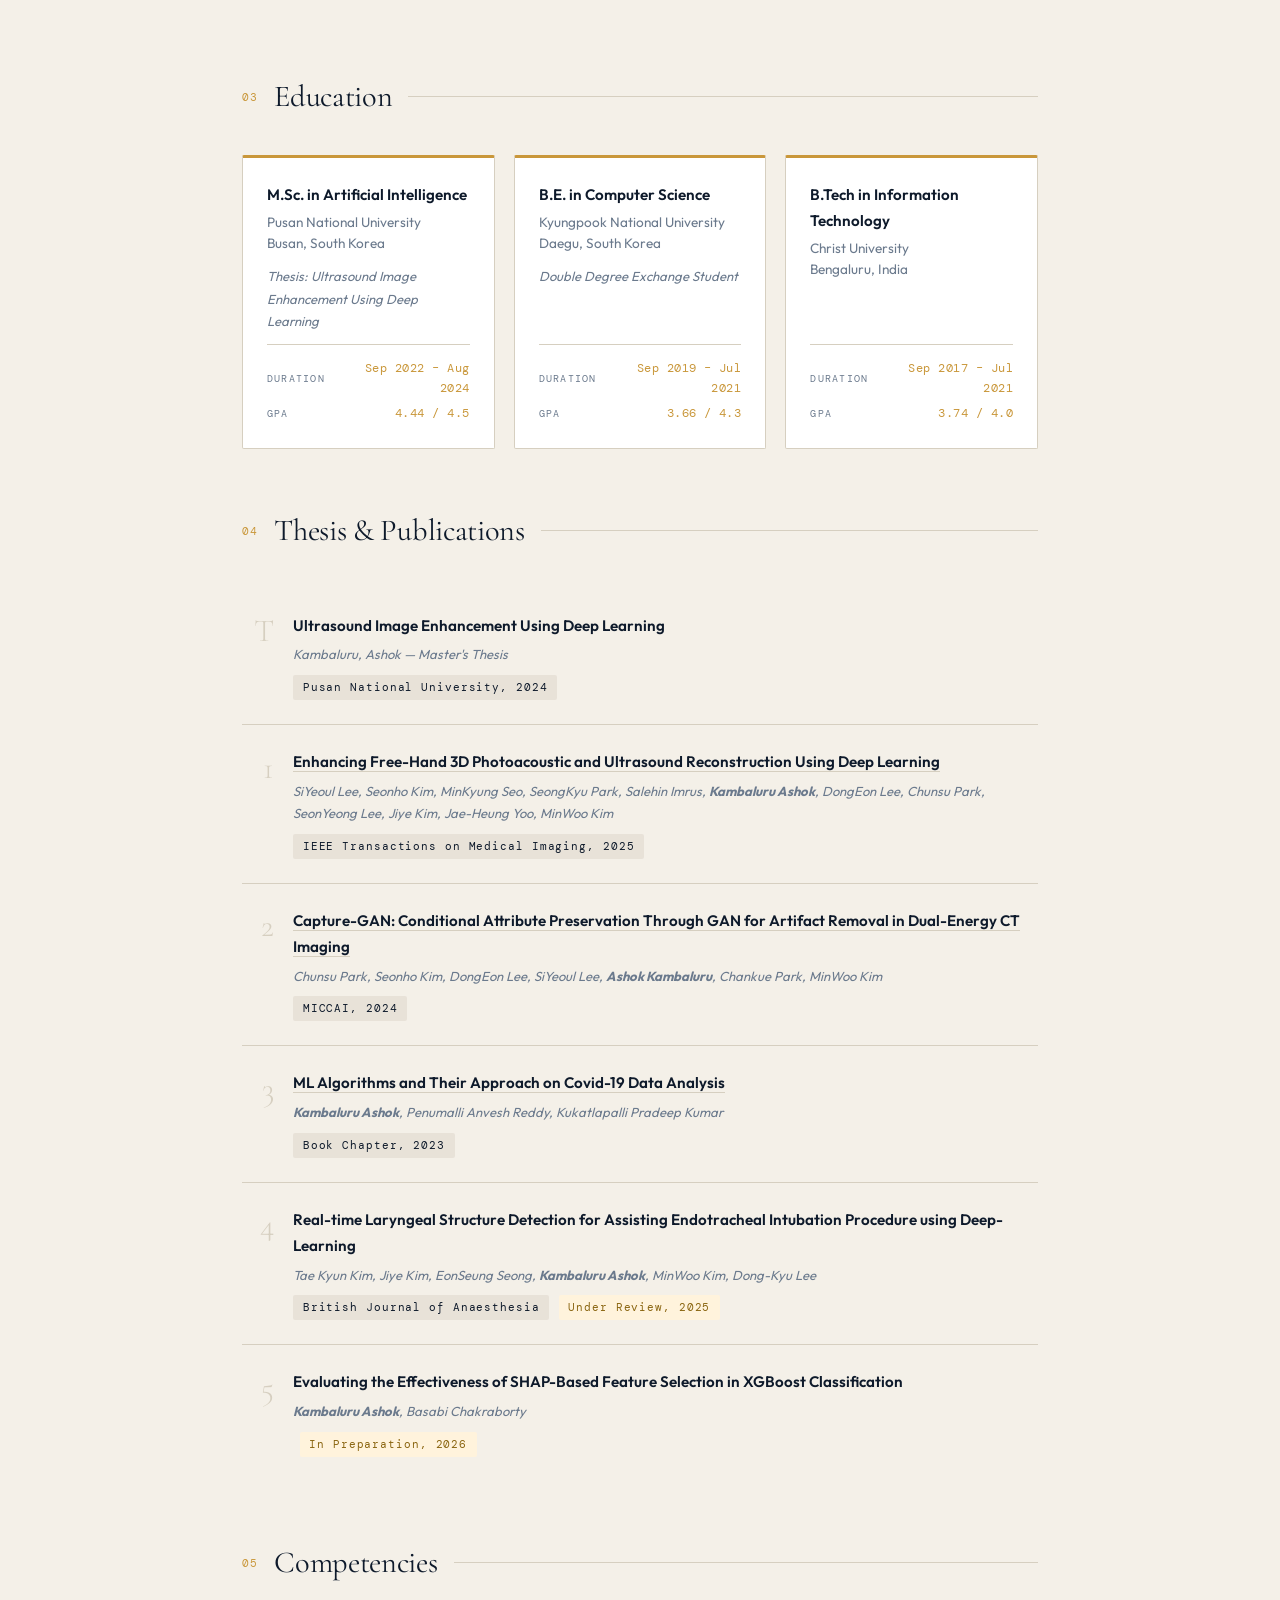
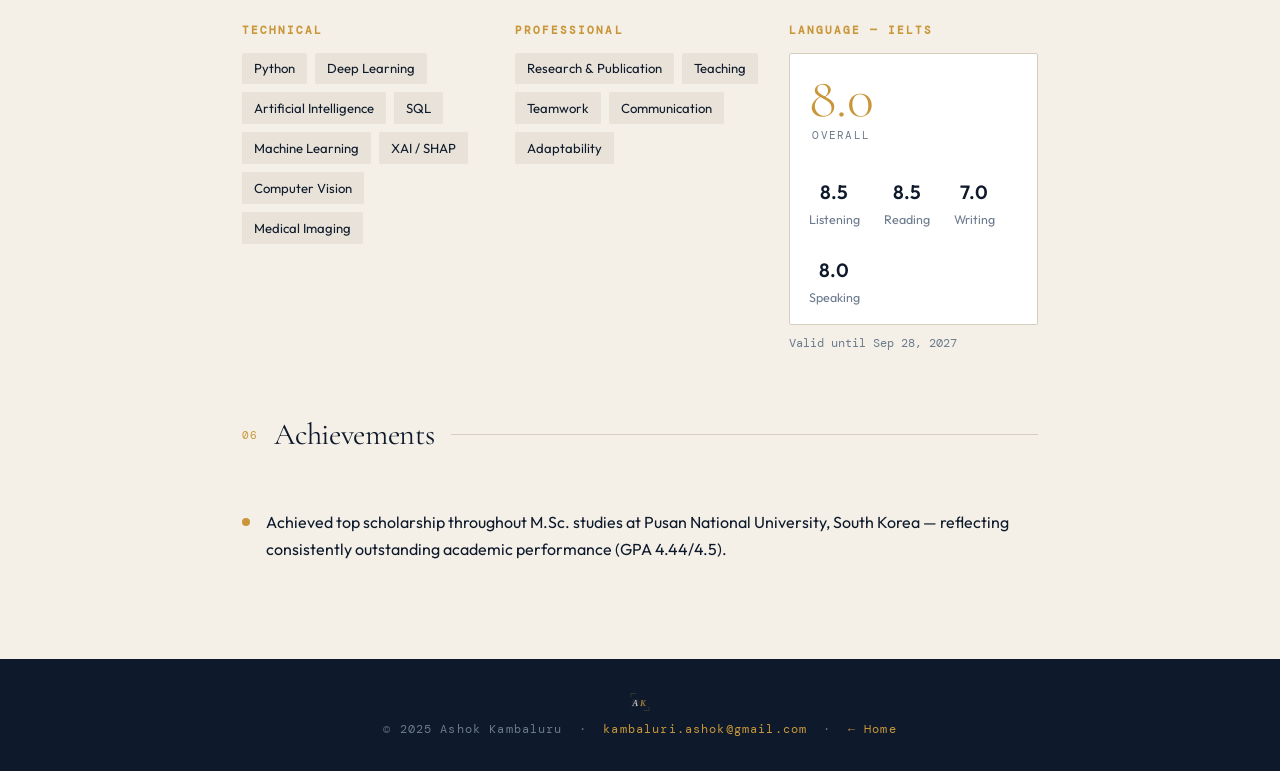
==== commit 8334da70: "Update cv.html" ====
--- a/cv.html
+++ b/cv.html
@@ -670,7 +670,7 @@
         <svg class="contact-icon" viewBox="0 0 24 24" fill="none" stroke="currentColor" stroke-width="1.5" aria-hidden="true"><path d="M20 10c0 6-8 12-8 12s-8-6-8-12a8 8 0 0 1 16 0Z"/><circle cx="12" cy="10" r="3"/></svg>
         Cuddapah, A.P, India
       </span>
-      <a href="https://www.linkedin.com/in/ashok-kambaluru" target="_blank" rel="noopener noreferrer" aria-label="LinkedIn profile">
+      <a href="https://www.linkedin.com/in/ashok-kambaluru-a91663223/" target="_blank" rel="noopener noreferrer" aria-label="LinkedIn profile">
         <svg class="contact-icon" viewBox="0 0 24 24" fill="currentColor" aria-hidden="true"><path d="M16 8a6 6 0 0 1 6 6v7h-4v-7a2 2 0 0 0-2-2 2 2 0 0 0-2 2v7h-4v-7a6 6 0 0 1 6-6zM2 9h4v12H2z"/><circle cx="4" cy="4" r="2"/></svg>
         LinkedIn
       </a>
